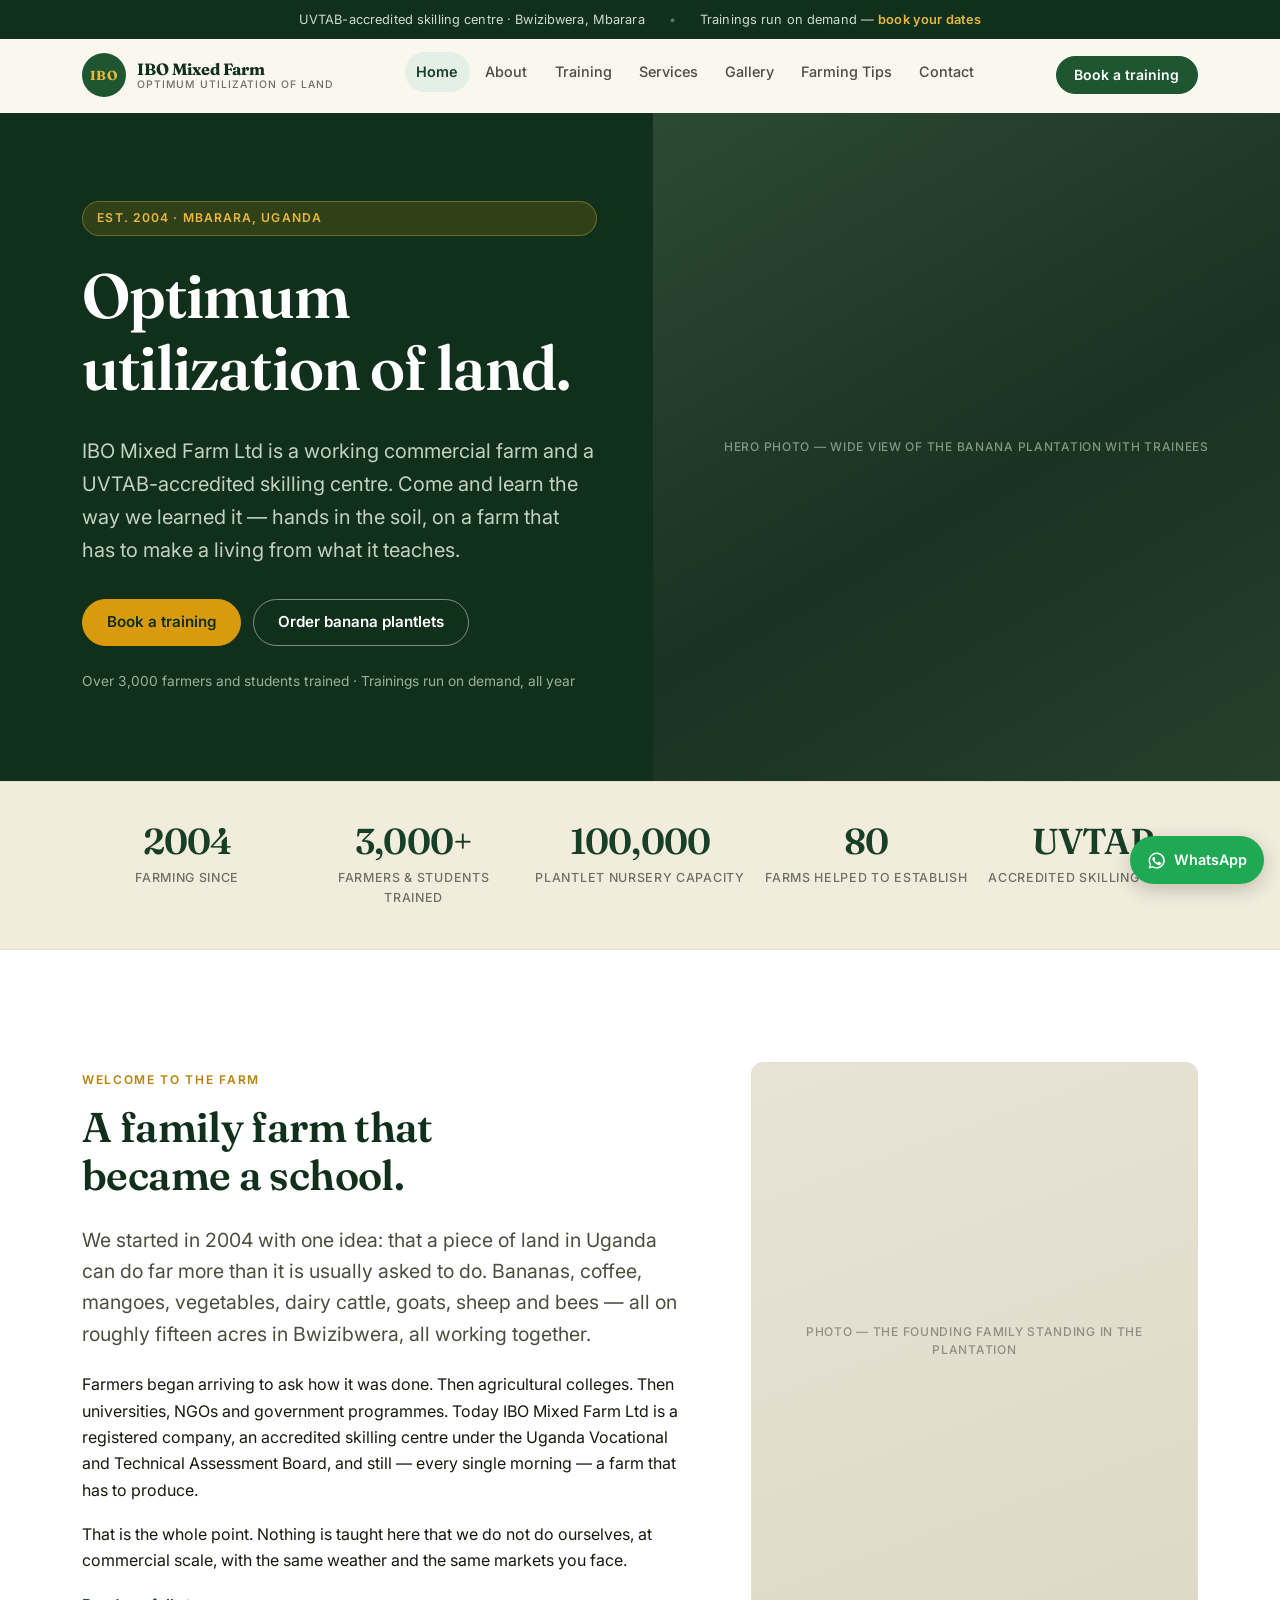
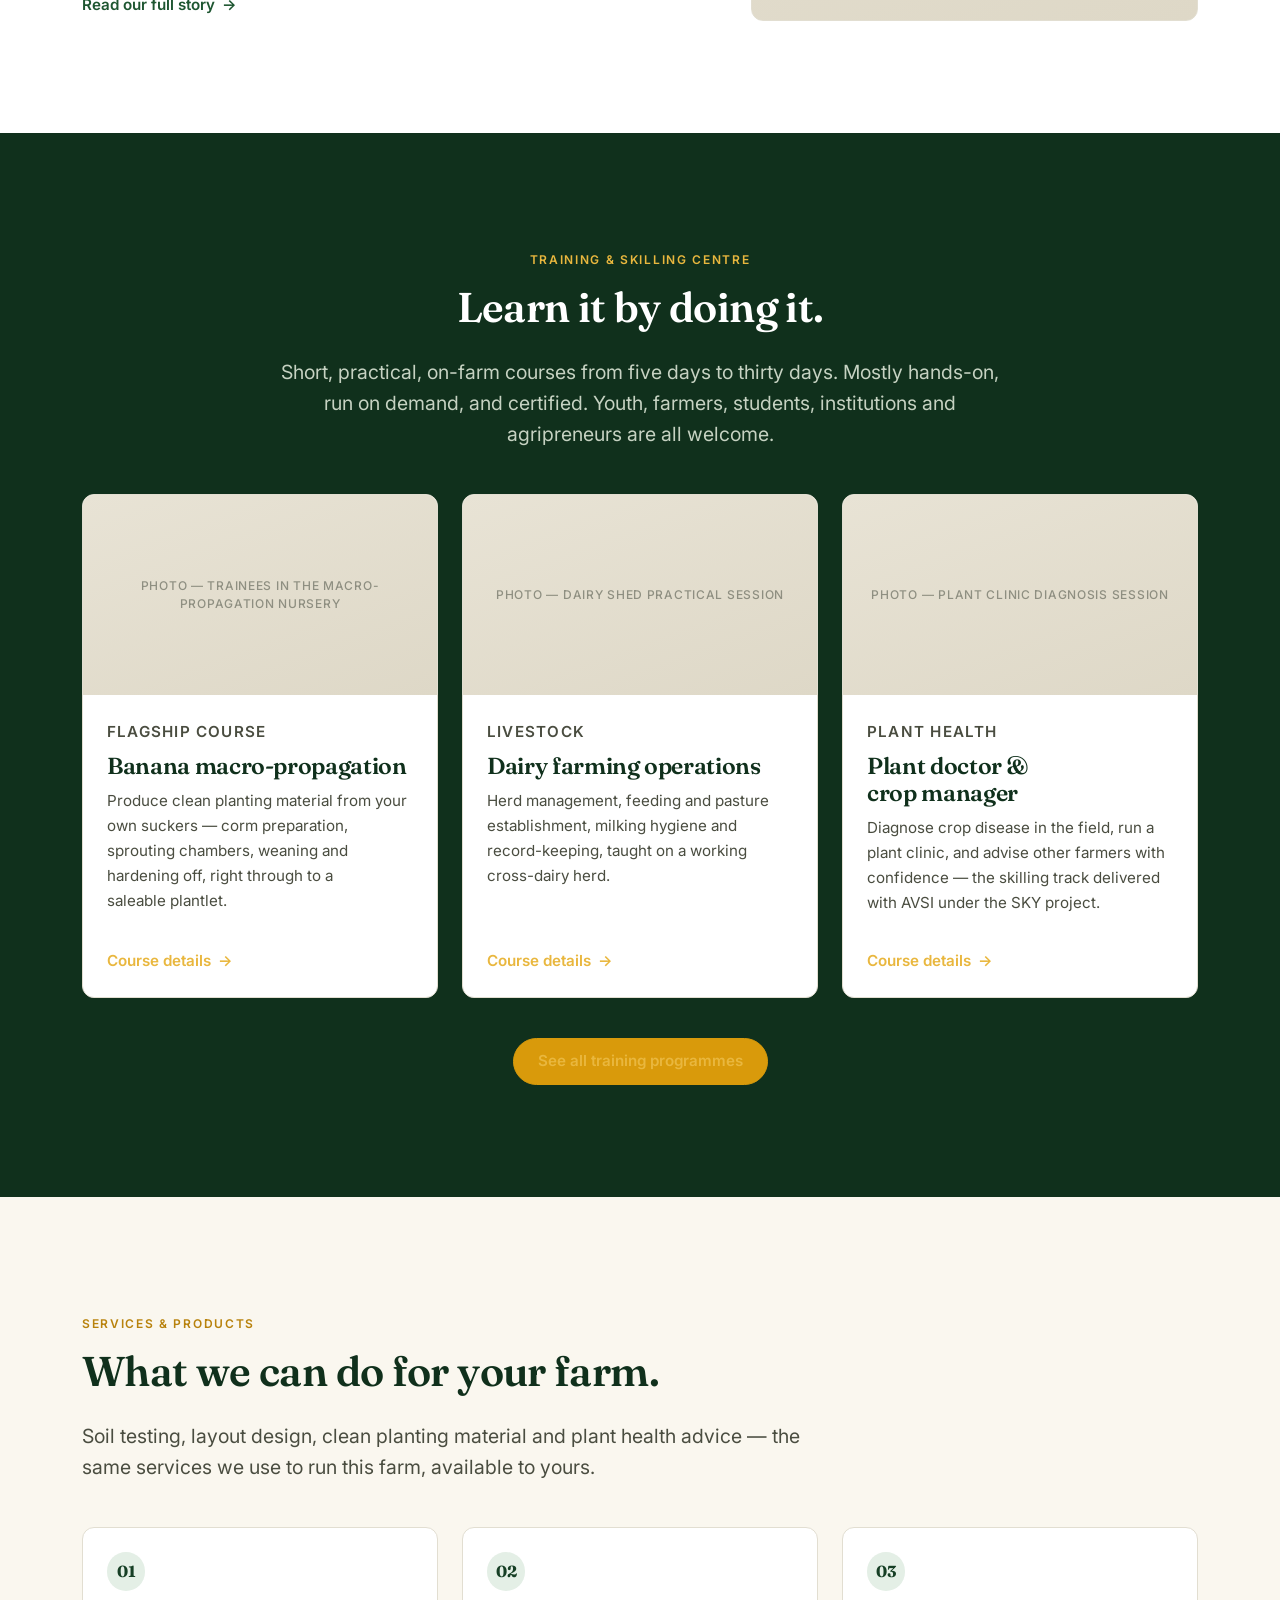
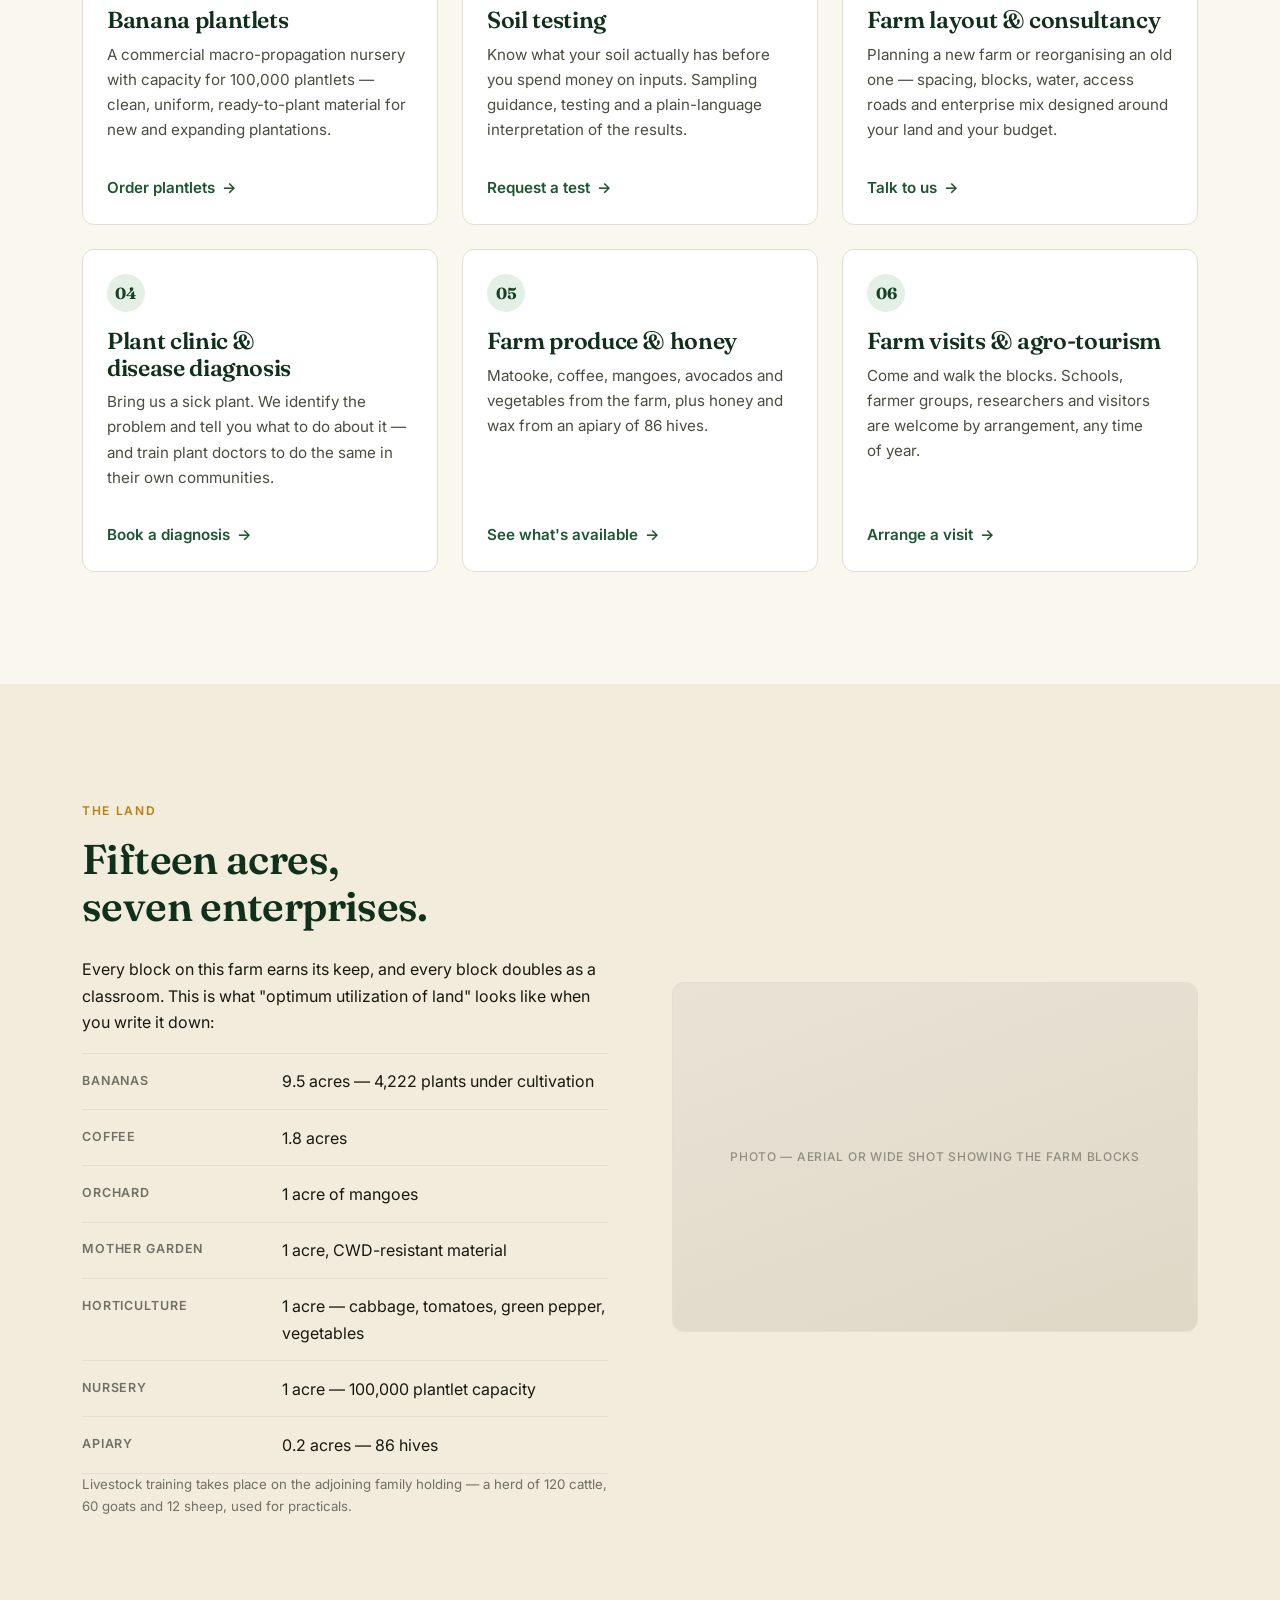
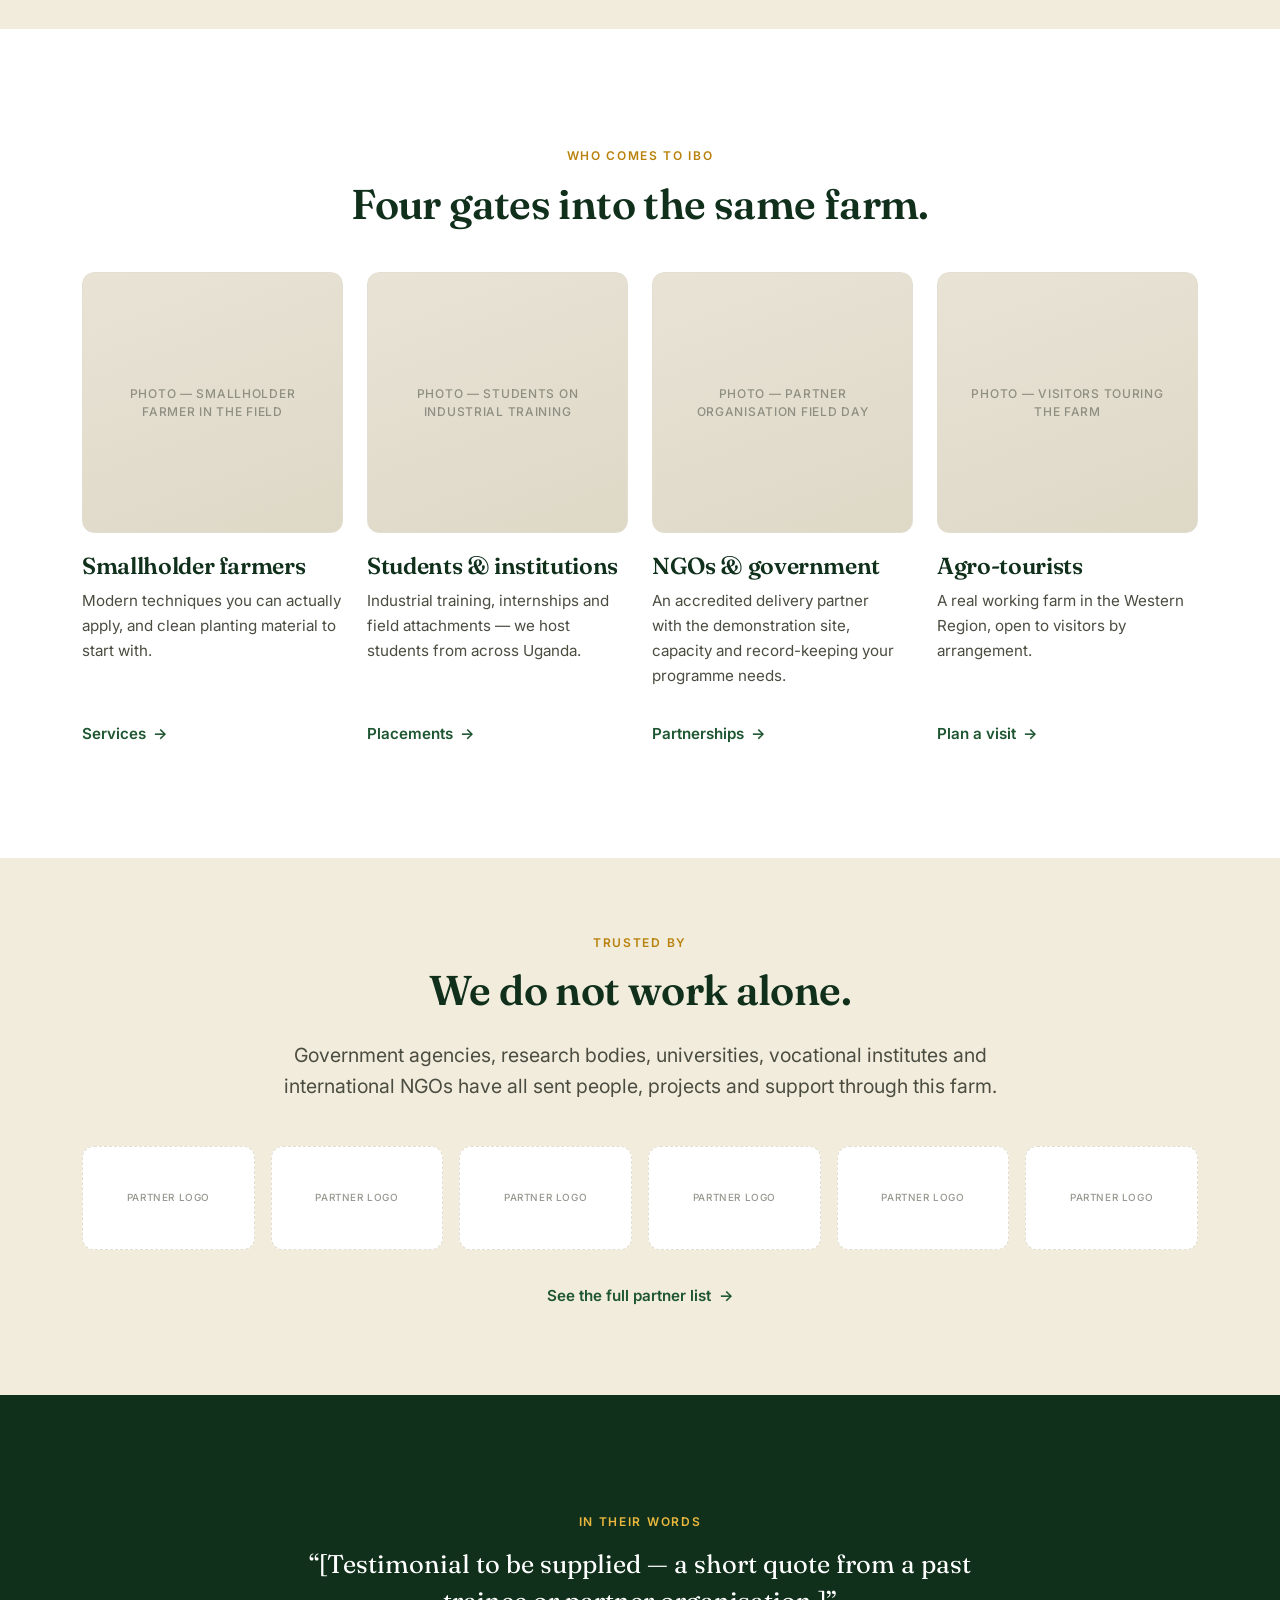
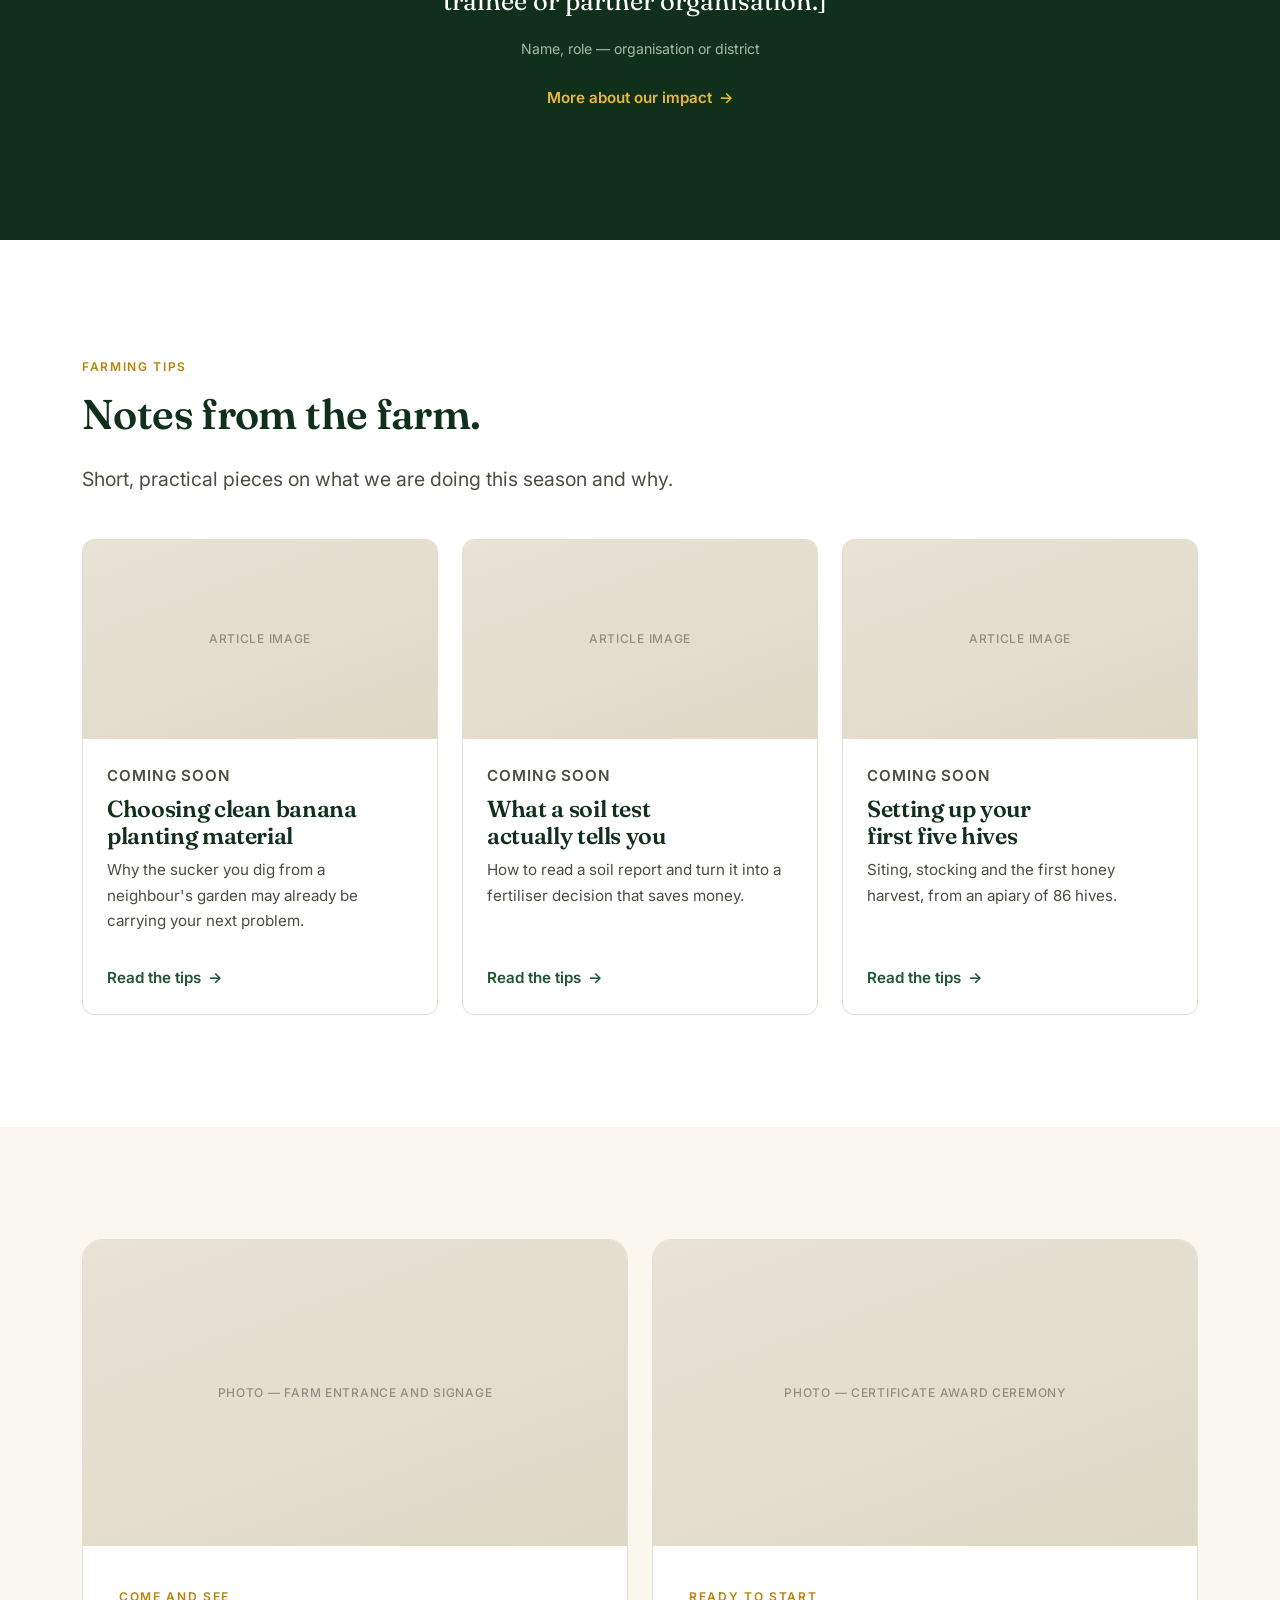
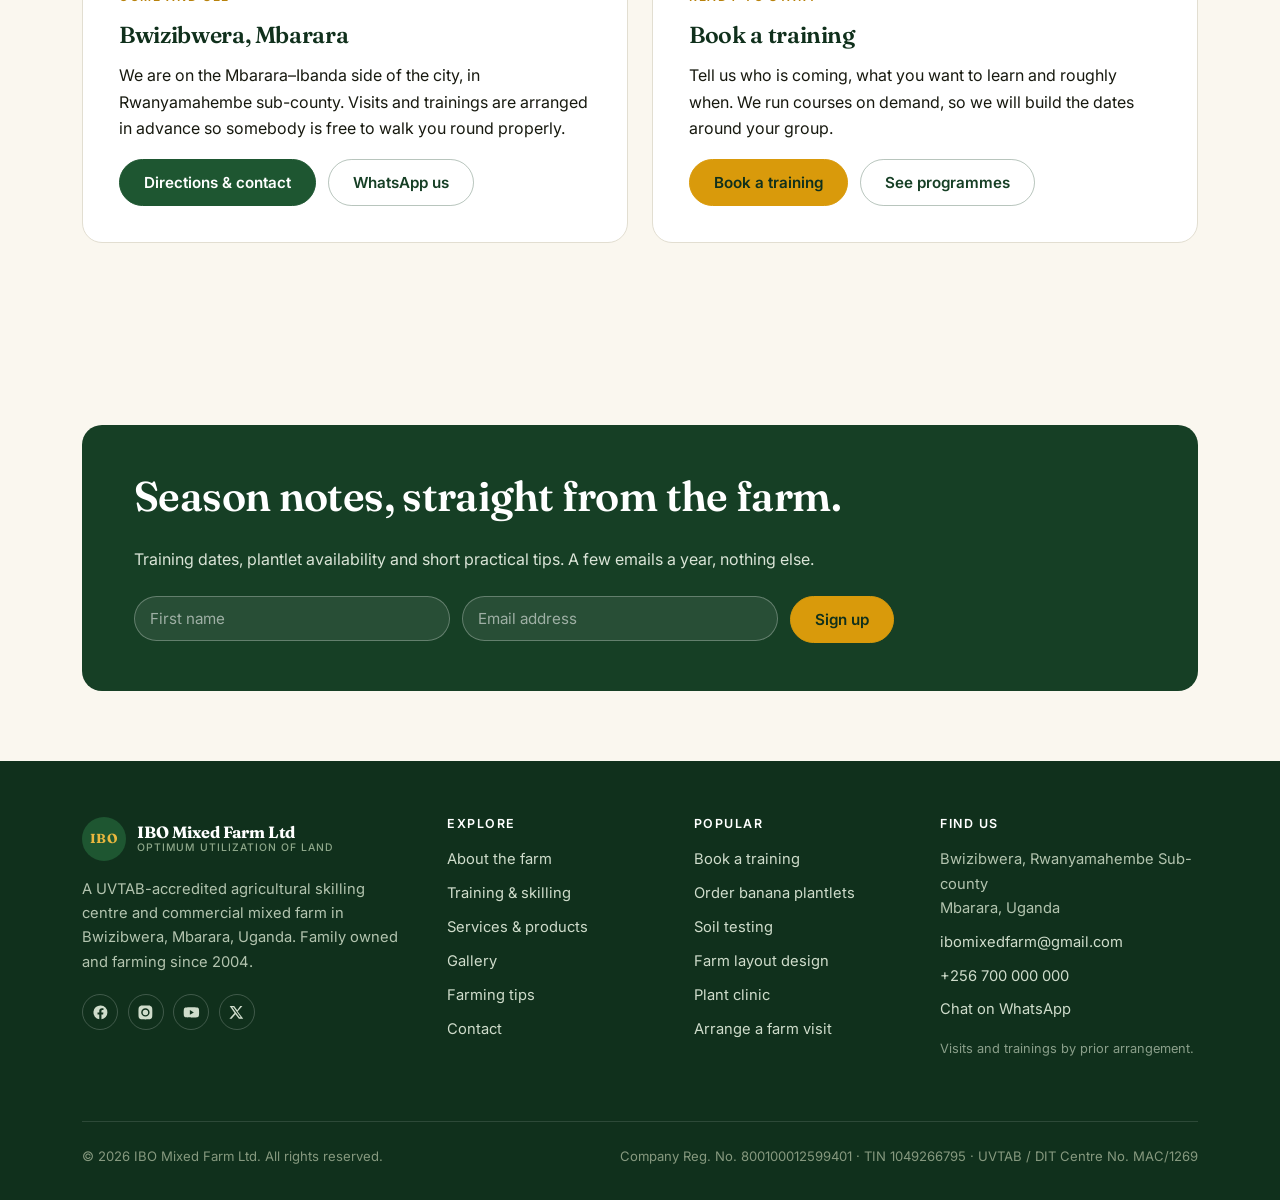
==== index.html @ 71004c01 "Initial commit: IBO Mixed Farm Ltd website Static site (7 pages) built with build.py, ready for GitH" ====
<!DOCTYPE html>
<html lang="en">
<head>
<meta charset="utf-8">
<meta name="viewport" content="width=device-width, initial-scale=1">
<title>IBO Mixed Farm Ltd — Agricultural Training &amp; Banana Plantlets | Mbarara, Uganda</title>
<meta name="description" content="IBO Mixed Farm Ltd is a UVTAB-accredited skilling centre and commercial mixed farm in Bwizibwera, Mbarara. Practical agricultural training, banana macro-propagation plantlets, soil testing, farm layout design and plant clinic services.">
<link rel="canonical" href="https://www.ibomixfarm.com/">

<meta property="og:type" content="website">
<meta property="og:site_name" content="IBO Mixed Farm Ltd">
<meta property="og:title" content="IBO Mixed Farm Ltd — Optimum Utilization of Land">
<meta property="og:description" content="IBO Mixed Farm Ltd is a UVTAB-accredited skilling centre and commercial mixed farm in Bwizibwera, Mbarara. Practical agricultural training, banana macro-propagation plantlets, soil testing, farm layout design and plant clinic services.">
<meta property="og:url" content="https://www.ibomixfarm.com/">
<meta property="og:locale" content="en_UG">
<meta name="twitter:card" content="summary_large_image">
<meta name="theme-color" content="#10301c">

<link rel="preconnect" href="https://fonts.googleapis.com">
<link rel="preconnect" href="https://fonts.gstatic.com" crossorigin>
<link href="https://fonts.googleapis.com/css2?family=Fraunces:opsz,wght@9..144,400;9..144,600;9..144,700&amp;family=Inter:wght@400;500;600;700&amp;display=swap" rel="stylesheet">
<link rel="stylesheet" href="assets/css/style.css">

<script type="application/ld+json">
{
  "@context": "https://schema.org",
  "@type": [
    "Farm",
    "EducationalOrganization"
  ],
  "name": "IBO Mixed Farm Ltd",
  "slogan": "Optimum Utilization of Land",
  "foundingDate": "2004",
  "url": "https://www.ibomixfarm.com",
  "description": "A UVTAB-accredited agricultural skilling centre and commercial mixed farm in Bwizibwera, Mbarara, Uganda, offering practical training, banana macro-propagation plantlets, soil testing, farm layout design and plant clinic services.",
  "email": "ibomixedfarm@gmail.com",
  "address": {
    "@type": "PostalAddress",
    "streetAddress": "Bwizibwera, Rwanyamahembe Sub-county",
    "addressLocality": "Mbarara",
    "addressRegion": "Western Region",
    "addressCountry": "UG"
  },
  "areaServed": "Uganda",
  "knowsAbout": [
    "Banana macro-propagation",
    "Dairy farming",
    "Soil testing",
    "Farm layout design",
    "Plant disease diagnosis",
    "Apiculture"
  ]
}
</script>
</head>
<body>

<a class="skip-link" href="#main">Skip to content</a>

<div class="topbar">
  <div class="wrap topbar__inner">
    <span>UVTAB-accredited skilling centre &middot; Bwizibwera, Mbarara</span>
    <span class="topbar__sep">&bull;</span>
    <span class="topbar__item--optional">Trainings run on demand — <a href="training.html#book">book your dates</a></span>
  </div>
</div>

<header class="site-header">
  <div class="wrap site-header__inner">
    <a class="brand" href="index.html">
      <span class="ph ph--logo" aria-hidden="true"></span>
      <span class="brand__text">
        <span class="brand__name">IBO Mixed Farm</span>
        <span class="brand__tag">Optimum Utilization of Land</span>
      </span>
    </a>

    <nav class="nav" aria-label="Main">
      <ul class="nav__list">
        <li><a class="nav__link" href="index.html" aria-current="page">Home</a></li>
        <li><a class="nav__link" href="about.html">About</a></li>
        <li><a class="nav__link" href="training.html">Training</a></li>
        <li><a class="nav__link" href="services.html">Services</a></li>
        <li><a class="nav__link" href="gallery.html">Gallery</a></li>
        <li><a class="nav__link" href="journal.html">Farming Tips</a></li>
        <li><a class="nav__link" href="contact.html">Contact</a></li>
      </ul>
    </nav>

    <a class="btn btn--primary btn--sm header__cta" href="training.html#book">Book a training</a>

    <button class="nav-toggle" type="button" aria-expanded="false" aria-controls="mobile-nav">
      <span class="nav-toggle__bars" aria-hidden="true"></span>
      <span class="nav-toggle__label">Menu</span>
    </button>
  </div>

  <div class="mobile-nav" id="mobile-nav">
    <div class="wrap">
      <ul class="mobile-nav__list">
        <li><a class="mobile-nav__link" href="index.html" aria-current="page">Home</a></li>
        <li><a class="mobile-nav__link" href="about.html">About the farm</a></li>
        <li><a class="mobile-nav__link" href="training.html">Training &amp; skilling</a></li>
        <li><a class="mobile-nav__link" href="services.html">Services &amp; products</a></li>
        <li><a class="mobile-nav__link" href="gallery.html">Gallery</a></li>
        <li><a class="mobile-nav__link" href="journal.html">Farming tips</a></li>
        <li><a class="mobile-nav__link" href="contact.html">Contact &amp; visit</a></li>
      </ul>
      <a class="btn btn--primary btn--block" href="training.html#book">Book a training</a>
    </div>
  </div>
</header>

<main id="main">

<!-- ===================== HERO ===================== -->
  <section class="hero">
    <div class="hero__grid">
      <div class="hero__content">
        <span class="hero__badge">Est. 2004 &middot; Mbarara, Uganda</span>
        <h1>Optimum utilization of land.</h1>
        <p class="hero__lede">
          IBO Mixed Farm Ltd is a working commercial farm and a UVTAB-accredited
          skilling centre. Come and learn the way we learned it — hands in the
          soil, on a farm that has to make a living from what it teaches.
        </p>
        <div class="btn-row">
          <a class="btn btn--gold" href="training.html#book">Book a training</a>
          <a class="btn btn--on-dark" href="services.html#plantlets">Order banana plantlets</a>
        </div>
        <p class="hero__note">
          Over 3,000 farmers and students trained &middot; Trainings run on demand, all year
        </p>
      </div>

      <div class="hero__media">
        <div class="ph ph--hero" data-label="Hero photo — wide view of the banana plantation with trainees"></div>
      </div>
    </div>
  </section>

  <!-- ===================== STATS ===================== -->
  <section class="stats" aria-label="The farm at a glance">
    <div class="wrap">
      <div class="stats__grid">
        <div class="stat">
          <span class="stat__num">2004</span>
          <span class="stat__label">Farming since</span>
        </div>
        <div class="stat">
          <span class="stat__num">3,000+</span>
          <span class="stat__label">Farmers &amp; students trained</span>
        </div>
        <div class="stat">
          <span class="stat__num">100,000</span>
          <span class="stat__label">Plantlet nursery capacity</span>
        </div>
        <div class="stat">
          <span class="stat__num">80</span>
          <span class="stat__label">Farms helped to establish</span>
        </div>
        <div class="stat">
          <span class="stat__num">UVTAB</span>
          <span class="stat__label">Accredited skilling centre</span>
        </div>
      </div>
    </div>
  </section>

  <!-- ===================== WELCOME / STORY ===================== -->
  <section class="section section--white">
    <div class="wrap split split--wide-text reveal">
      <div>
        <span class="eyebrow">Welcome to the farm</span>
        <h2>A family farm that became a school.</h2>
        <p class="lede">
          We started in 2004 with one idea: that a piece of land in Uganda can do
          far more than it is usually asked to do. Bananas, coffee, mangoes,
          vegetables, dairy cattle, goats, sheep and bees — all on roughly fifteen
          acres in Bwizibwera, all working together.
        </p>
        <p>
          Farmers began arriving to ask how it was done. Then agricultural
          colleges. Then universities, NGOs and government programmes. Today IBO
          Mixed Farm Ltd is a registered company, an accredited skilling centre
          under the Uganda Vocational and Technical Assessment Board, and still —
          every single morning — a farm that has to produce.
        </p>
        <p>
          That is the whole point. Nothing is taught here that we do not do
          ourselves, at commercial scale, with the same weather and the same
          markets you face.
        </p>
        <a class="arrow-link" href="about.html">Read our full story</a>
      </div>
      <div>
        <div class="ph ph--4x5" data-label="Photo — the founding family standing in the plantation"></div>
      </div>
    </div>
  </section>

  <!-- ===================== PRIMARY CTA: TRAINING ===================== -->
  <section class="section section--dark">
    <div class="wrap">
      <div class="section-head section-head--center reveal">
        <span class="eyebrow">Training &amp; skilling centre</span>
        <h2>Learn it by doing it.</h2>
        <p class="lede">
          Short, practical, on-farm courses from five days to thirty days. Mostly
          hands-on, run on demand, and certified. Youth, farmers, students,
          institutions and agripreneurs are all welcome.
        </p>
      </div>

      <div class="grid grid--3 reveal">
        <article class="card">
          <div class="ph ph--16x9 ph--flush" data-label="Photo — trainees in the macro-propagation nursery"></div>
          <div class="card__body">
            <p class="card__meta">Flagship course</p>
            <h3>Banana macro-propagation</h3>
            <p>
              Produce clean planting material from your own suckers — corm
              preparation, sprouting chambers, weaning and hardening off, right
              through to a saleable plantlet.
            </p>
            <a class="arrow-link" href="training.html#programmes">Course details</a>
          </div>
        </article>

        <article class="card">
          <div class="ph ph--16x9 ph--flush" data-label="Photo — dairy shed practical session"></div>
          <div class="card__body">
            <p class="card__meta">Livestock</p>
            <h3>Dairy farming operations</h3>
            <p>
              Herd management, feeding and pasture establishment, milking
              hygiene and record-keeping, taught on a working cross-dairy herd.
            </p>
            <a class="arrow-link" href="training.html#programmes">Course details</a>
          </div>
        </article>

        <article class="card">
          <div class="ph ph--16x9 ph--flush" data-label="Photo — plant clinic diagnosis session"></div>
          <div class="card__body">
            <p class="card__meta">Plant health</p>
            <h3>Plant doctor &amp; crop manager</h3>
            <p>
              Diagnose crop disease in the field, run a plant clinic, and advise
              other farmers with confidence — the skilling track delivered with
              AVSI under the SKY project.
            </p>
            <a class="arrow-link" href="training.html#programmes">Course details</a>
          </div>
        </article>
      </div>

      <div class="center" style="margin-top:2.5rem">
        <a class="btn btn--gold" href="training.html">See all training programmes</a>
      </div>
    </div>
  </section>

  <!-- ===================== SERVICES ===================== -->
  <section class="section">
    <div class="wrap">
      <div class="section-head reveal">
        <span class="eyebrow">Services &amp; products</span>
        <h2>What we can do for your farm.</h2>
        <p class="lede">
          Soil testing, layout design, clean planting material and plant health
          advice — the same services we use to run this farm, available to yours.
        </p>
      </div>

      <div class="grid grid--3 reveal">
        <article class="card card--link">
          <div class="card__body">
            <span class="card__marker" aria-hidden="true">01</span>
            <h3>Banana plantlets</h3>
            <p>
              A commercial macro-propagation nursery with capacity for 100,000
              plantlets — clean, uniform, ready-to-plant material for new and
              expanding plantations.
            </p>
            <a class="arrow-link" href="services.html#plantlets">Order plantlets</a>
          </div>
        </article>

        <article class="card card--link">
          <div class="card__body">
            <span class="card__marker" aria-hidden="true">02</span>
            <h3>Soil testing</h3>
            <p>
              Know what your soil actually has before you spend money on inputs.
              Sampling guidance, testing and a plain-language interpretation of
              the results.
            </p>
            <a class="arrow-link" href="services.html#soil">Request a test</a>
          </div>
        </article>

        <article class="card card--link">
          <div class="card__body">
            <span class="card__marker" aria-hidden="true">03</span>
            <h3>Farm layout &amp; consultancy</h3>
            <p>
              Planning a new farm or reorganising an old one — spacing, blocks,
              water, access roads and enterprise mix designed around your land
              and your budget.
            </p>
            <a class="arrow-link" href="services.html#layout">Talk to us</a>
          </div>
        </article>

        <article class="card card--link">
          <div class="card__body">
            <span class="card__marker" aria-hidden="true">04</span>
            <h3>Plant clinic &amp; disease diagnosis</h3>
            <p>
              Bring us a sick plant. We identify the problem and tell you what to
              do about it — and train plant doctors to do the same in their own
              communities.
            </p>
            <a class="arrow-link" href="services.html#clinic">Book a diagnosis</a>
          </div>
        </article>

        <article class="card card--link">
          <div class="card__body">
            <span class="card__marker" aria-hidden="true">05</span>
            <h3>Farm produce &amp; honey</h3>
            <p>
              Matooke, coffee, mangoes, avocados and vegetables from the farm,
              plus honey and wax from an apiary of 86 hives.
            </p>
            <a class="arrow-link" href="services.html#produce">See what's available</a>
          </div>
        </article>

        <article class="card card--link">
          <div class="card__body">
            <span class="card__marker" aria-hidden="true">06</span>
            <h3>Farm visits &amp; agro-tourism</h3>
            <p>
              Come and walk the blocks. Schools, farmer groups, researchers and
              visitors are welcome by arrangement, any time of year.
            </p>
            <a class="arrow-link" href="contact.html#visit">Arrange a visit</a>
          </div>
        </article>
      </div>
    </div>
  </section>

  <!-- ===================== THE LAND ===================== -->
  <section class="section section--sand">
    <div class="wrap split split--media-first">
      <div class="reveal">
        <div class="ph ph--3x2" data-label="Photo — aerial or wide shot showing the farm blocks"></div>
      </div>
      <div class="reveal">
        <span class="eyebrow">The land</span>
        <h2>Fifteen acres, seven enterprises.</h2>
        <p>
          Every block on this farm earns its keep, and every block doubles as a
          classroom. This is what "optimum utilization of land" looks like when
          you write it down:
        </p>
        <ul class="detail-list">
          <li><span class="detail-list__key">Bananas</span><span class="detail-list__val">9.5 acres — 4,222 plants under cultivation</span></li>
          <li><span class="detail-list__key">Coffee</span><span class="detail-list__val">1.8 acres</span></li>
          <li><span class="detail-list__key">Orchard</span><span class="detail-list__val">1 acre of mangoes</span></li>
          <li><span class="detail-list__key">Mother garden</span><span class="detail-list__val">1 acre, CWD-resistant material</span></li>
          <li><span class="detail-list__key">Horticulture</span><span class="detail-list__val">1 acre — cabbage, tomatoes, green pepper, vegetables</span></li>
          <li><span class="detail-list__key">Nursery</span><span class="detail-list__val">1 acre — 100,000 plantlet capacity</span></li>
          <li><span class="detail-list__key">Apiary</span><span class="detail-list__val">0.2 acres — 86 hives</span></li>
        </ul>
        <p class="form__footnote">
          Livestock training takes place on the adjoining family holding — a herd
          of 120 cattle, 60 goats and 12 sheep, used for practicals.
        </p>
      </div>
    </div>
  </section>

  <!-- ===================== WHO WE WORK WITH ===================== -->
  <section class="section section--white">
    <div class="wrap">
      <div class="section-head section-head--center reveal">
        <span class="eyebrow">Who comes to IBO</span>
        <h2>Four gates into the same farm.</h2>
      </div>

      <div class="grid grid--4 reveal">
        <article class="card card--plain">
          <div class="ph ph--1x1" data-label="Photo — smallholder farmer in the field"></div>
          <div class="card__body">
            <h3>Smallholder farmers</h3>
            <p>
              Modern techniques you can actually apply, and clean planting
              material to start with.
            </p>
            <a class="arrow-link" href="services.html">Services</a>
          </div>
        </article>

        <article class="card card--plain">
          <div class="ph ph--1x1" data-label="Photo — students on industrial training"></div>
          <div class="card__body">
            <h3>Students &amp; institutions</h3>
            <p>
              Industrial training, internships and field attachments — we host
              students from across Uganda.
            </p>
            <a class="arrow-link" href="training.html#institutions">Placements</a>
          </div>
        </article>

        <article class="card card--plain">
          <div class="ph ph--1x1" data-label="Photo — partner organisation field day"></div>
          <div class="card__body">
            <h3>NGOs &amp; government</h3>
            <p>
              An accredited delivery partner with the demonstration site,
              capacity and record-keeping your programme needs.
            </p>
            <a class="arrow-link" href="about.html#partners">Partnerships</a>
          </div>
        </article>

        <article class="card card--plain">
          <div class="ph ph--1x1" data-label="Photo — visitors touring the farm"></div>
          <div class="card__body">
            <h3>Agro-tourists</h3>
            <p>
              A real working farm in the Western Region, open to visitors by
              arrangement.
            </p>
            <a class="arrow-link" href="contact.html#visit">Plan a visit</a>
          </div>
        </article>
      </div>
    </div>
  </section>

  <!-- ===================== PARTNERS ===================== -->
  <section class="section section--tight section--sand">
    <div class="wrap">
      <div class="section-head section-head--center reveal">
        <span class="eyebrow">Trusted by</span>
        <h2>We do not work alone.</h2>
        <p class="lede">
          Government agencies, research bodies, universities, vocational
          institutes and international NGOs have all sent people, projects and
          support through this farm.
        </p>
      </div>

      <div class="logo-wall reveal" aria-label="Partner organisations">
        <div class="ph" data-label="Partner logo"></div>
        <div class="ph" data-label="Partner logo"></div>
        <div class="ph" data-label="Partner logo"></div>
        <div class="ph" data-label="Partner logo"></div>
        <div class="ph" data-label="Partner logo"></div>
        <div class="ph" data-label="Partner logo"></div>
      </div>

      <p class="center" style="margin-top:2rem">
        <a class="arrow-link" href="about.html#partners">See the full partner list</a>
      </p>
    </div>
  </section>

  <!-- ===================== TESTIMONIAL ===================== -->
  <section class="section section--dark">
    <div class="wrap wrap--narrow center reveal">
      <span class="eyebrow">In their words</span>
      <figure class="quote">
        <p>&ldquo;[Testimonial to be supplied — a short quote from a past trainee or partner organisation.]&rdquo;</p>
        <figcaption>Name, role &mdash; organisation or district</figcaption>
      </figure>
      <p style="margin-top:1.5rem"><a class="arrow-link" href="about.html#impact">More about our impact</a></p>
    </div>
  </section>

  <!-- ===================== JOURNAL ===================== -->
  <section class="section section--white">
    <div class="wrap">
      <div class="section-head reveal">
        <span class="eyebrow">Farming tips</span>
        <h2>Notes from the farm.</h2>
        <p class="lede">
          Short, practical pieces on what we are doing this season and why.
        </p>
      </div>

      <div class="grid grid--3 reveal">
        <article class="card post-card">
          <div class="ph ph--16x9" data-label="Article image"></div>
          <div class="card__body">
            <p class="post-card__date">Coming soon</p>
            <h3>Choosing clean banana planting material</h3>
            <p>Why the sucker you dig from a neighbour's garden may already be carrying your next problem.</p>
            <a class="arrow-link" href="journal.html">Read the tips</a>
          </div>
        </article>

        <article class="card post-card">
          <div class="ph ph--16x9" data-label="Article image"></div>
          <div class="card__body">
            <p class="post-card__date">Coming soon</p>
            <h3>What a soil test actually tells you</h3>
            <p>How to read a soil report and turn it into a fertiliser decision that saves money.</p>
            <a class="arrow-link" href="journal.html">Read the tips</a>
          </div>
        </article>

        <article class="card post-card">
          <div class="ph ph--16x9" data-label="Article image"></div>
          <div class="card__body">
            <p class="post-card__date">Coming soon</p>
            <h3>Setting up your first five hives</h3>
            <p>Siting, stocking and the first honey harvest, from an apiary of 86 hives.</p>
            <a class="arrow-link" href="journal.html">Read the tips</a>
          </div>
        </article>
      </div>
    </div>
  </section>

  <!-- ===================== VISIT / CONTACT BAND ===================== -->
  <section class="section">
    <div class="wrap">
      <div class="grid grid--2-lg">
        <div class="feature-card reveal">
          <div class="ph ph--16x9 ph--flush" data-label="Photo — farm entrance and signage"></div>
          <div class="feature-card__body">
            <span class="eyebrow">Come and see</span>
            <h3>Bwizibwera, Mbarara</h3>
            <p>
              We are on the Mbarara&ndash;Ibanda side of the city, in Rwanyamahembe
              sub-county. Visits and trainings are arranged in advance so
              somebody is free to walk you round properly.
            </p>
            <div class="btn-row">
              <a class="btn btn--primary" href="contact.html">Directions &amp; contact</a>
              <a class="btn btn--ghost" href="#" data-whatsapp="Hello IBO Mixed Farm, I would like to arrange a visit to the farm.">WhatsApp us</a>
            </div>
          </div>
        </div>

        <div class="feature-card reveal">
          <div class="ph ph--16x9 ph--flush" data-label="Photo — certificate award ceremony"></div>
          <div class="feature-card__body">
            <span class="eyebrow">Ready to start</span>
            <h3>Book a training</h3>
            <p>
              Tell us who is coming, what you want to learn and roughly when.
              We run courses on demand, so we will build the dates around your
              group.
            </p>
            <div class="btn-row">
              <a class="btn btn--gold" href="training.html#book">Book a training</a>
              <a class="btn btn--ghost" href="training.html">See programmes</a>
            </div>
          </div>
        </div>
      </div>
    </div>
  </section>

  <!-- ===================== NEWSLETTER ===================== -->
  <section class="section section--tight">
    <div class="wrap">
      <div class="band reveal">
        <div class="wrap--narrow" style="padding:0;margin:0">
          <h2>Season notes, straight from the farm.</h2>
          <p>
            Training dates, plantlet availability and short practical tips. A few
            emails a year, nothing else.
          </p>
          <form class="band__form" data-enquiry data-form-title="Newsletter signup">
            <div class="honeypot"><label>Company website<input type="text" name="company_website" tabindex="-1" autocomplete="off"></label></div>
            <input id="nl-name" name="First name" type="text" placeholder="First name" aria-label="First name" required>
            <input id="nl-email" name="Email" type="email" placeholder="Email address" aria-label="Email address" required>
            <button class="btn btn--gold" type="submit">Sign up</button>
          </form>
          <div class="form-status" role="status" hidden></div>
        </div>
      </div>
    </div>
  </section>

</main>

<footer class="site-footer">
  <div class="wrap">
    <div class="footer__grid">
      <div class="footer__brand">
        <a class="brand" href="index.html">
          <span class="ph ph--logo" aria-hidden="true"></span>
          <span class="brand__text">
            <span class="brand__name">IBO Mixed Farm Ltd</span>
            <span class="brand__tag">Optimum Utilization of Land</span>
          </span>
        </a>
        <p>
          A UVTAB-accredited agricultural skilling centre and commercial mixed
          farm in Bwizibwera, Mbarara, Uganda. Family owned and farming since
          2004.
        </p>
        <div class="social-row">
          <a href="#" aria-label="Facebook" title="Facebook — link to be added"><svg viewBox="0 0 24 24" aria-hidden="true"><path d="M22 12a10 10 0 1 0-11.6 9.9v-7H7.9V12h2.5V9.8c0-2.5 1.5-3.9 3.8-3.9 1.1 0 2.2.2 2.2.2v2.5h-1.3c-1.2 0-1.6.8-1.6 1.6V12h2.8l-.4 2.9h-2.4v7A10 10 0 0 0 22 12Z"/></svg></a>
          <a href="#" aria-label="Instagram" title="Instagram — link to be added"><svg viewBox="0 0 24 24" aria-hidden="true"><path d="M12 2.2c3.2 0 3.6 0 4.9.1 1.2.1 1.8.2 2.2.4.6.2 1 .5 1.4.9.4.4.7.8.9 1.4.2.4.4 1 .4 2.2.1 1.3.1 1.7.1 4.9s0 3.6-.1 4.9c-.1 1.2-.2 1.8-.4 2.2-.2.6-.5 1-.9 1.4-.4.4-.8.7-1.4.9-.4.2-1 .4-2.2.4-1.3.1-1.7.1-4.9.1s-3.6 0-4.9-.1c-1.2-.1-1.8-.2-2.2-.4-.6-.2-1-.5-1.4-.9-.4-.4-.7-.8-.9-1.4-.2-.4-.4-1-.4-2.2-.1-1.3-.1-1.7-.1-4.9s0-3.6.1-4.9c.1-1.2.2-1.8.4-2.2.2-.6.5-1 .9-1.4.4-.4.8-.7 1.4-.9.4-.2 1-.4 2.2-.4 1.3-.1 1.7-.1 4.9-.1Zm0 3.8a6 6 0 1 0 0 12 6 6 0 0 0 0-12Zm0 9.9a3.9 3.9 0 1 1 0-7.8 3.9 3.9 0 0 1 0 7.8Zm7.6-10.1a1.4 1.4 0 1 1-2.8 0 1.4 1.4 0 0 1 2.8 0Z"/></svg></a>
          <a href="#" aria-label="YouTube" title="YouTube — link to be added"><svg viewBox="0 0 24 24" aria-hidden="true"><path d="M23 12s0-3.5-.4-5.1a2.7 2.7 0 0 0-1.9-1.9C19 4.5 12 4.5 12 4.5s-7 0-8.7.5a2.7 2.7 0 0 0-1.9 1.9C1 8.5 1 12 1 12s0 3.5.4 5.1a2.7 2.7 0 0 0 1.9 1.9c1.7.5 8.7.5 8.7.5s7 0 8.7-.5a2.7 2.7 0 0 0 1.9-1.9C23 15.5 23 12 23 12ZM9.8 15.3V8.7l5.7 3.3-5.7 3.3Z"/></svg></a>
          <a href="#" aria-label="X" title="X — link to be added"><svg viewBox="0 0 24 24" aria-hidden="true"><path d="M17.5 3h3.1l-6.8 7.8L21.8 21h-6.2l-4.9-6.4L5.1 21H2l7.3-8.3L2.4 3h6.4l4.4 5.8L17.5 3Zm-1.1 16.1h1.7L7.7 4.8H5.9l10.5 14.3Z"/></svg></a>
        </div>
      </div>

      <div>
        <h4>Explore</h4>
        <ul class="footer__list">
          <li><a href="about.html">About the farm</a></li>
          <li><a href="training.html">Training &amp; skilling</a></li>
          <li><a href="services.html">Services &amp; products</a></li>
          <li><a href="gallery.html">Gallery</a></li>
          <li><a href="journal.html">Farming tips</a></li>
          <li><a href="contact.html">Contact</a></li>
        </ul>
      </div>

      <div>
        <h4>Popular</h4>
        <ul class="footer__list">
          <li><a href="training.html#book">Book a training</a></li>
          <li><a href="services.html#plantlets">Order banana plantlets</a></li>
          <li><a href="services.html#soil">Soil testing</a></li>
          <li><a href="services.html#layout">Farm layout design</a></li>
          <li><a href="services.html#clinic">Plant clinic</a></li>
          <li><a href="contact.html#visit">Arrange a farm visit</a></li>
        </ul>
      </div>

      <div>
        <h4>Find us</h4>
        <ul class="footer__list">
          <li>Bwizibwera, Rwanyamahembe Sub-county<br>Mbarara, Uganda</li>
          <li><a data-email-link href="mailto:ibomixedfarm@gmail.com"><span data-email-text>ibomixedfarm@gmail.com</span></a></li>
          <li><a data-phone-link href="tel:"><span data-phone-text>+256 700 000 000</span></a></li>
          <li><a href="#" data-whatsapp>Chat on WhatsApp</a></li>
        </ul>
        <p style="font-size:.8rem;opacity:.75;margin-top:1rem">
          Visits and trainings by prior arrangement.
        </p>
      </div>
    </div>

    <div class="footer__legal">
      <p>&copy; <span data-year>2026</span> IBO Mixed Farm Ltd. All rights reserved.</p>
      <p>Company Reg. No. 800100012599401 &middot; TIN 1049266795 &middot; UVTAB / DIT Centre No. MAC/1269</p>
    </div>
  </div>
</footer>

<a class="wa-float" href="#" data-whatsapp aria-label="Chat with us on WhatsApp">
  <svg viewBox="0 0 24 24" aria-hidden="true"><path d="M12 2a10 10 0 0 0-8.6 15L2 22l5.2-1.4A10 10 0 1 0 12 2Zm0 18.2a8.2 8.2 0 0 1-4.2-1.2l-.3-.2-3.1.8.8-3-.2-.3A8.2 8.2 0 1 1 12 20.2Zm4.5-6.1c-.2-.1-1.5-.7-1.7-.8s-.4-.1-.6.1-.6.8-.8 1-.3.2-.6.1a6.7 6.7 0 0 1-2-1.2 7.5 7.5 0 0 1-1.4-1.7c-.1-.3 0-.4.1-.5l.4-.5.3-.4v-.4l-.8-1.9c-.2-.5-.4-.4-.6-.4h-.5a1 1 0 0 0-.7.3 3 3 0 0 0-.9 2.2A5.2 5.2 0 0 0 8 13a11.9 11.9 0 0 0 4.6 4 15.5 15.5 0 0 0 1.5.6 3.7 3.7 0 0 0 1.7.1 2.8 2.8 0 0 0 1.8-1.3 2.3 2.3 0 0 0 .2-1.3c-.1-.1-.3-.2-.5-.3Z"/></svg>
  <span class="wa-float__text">WhatsApp</span>
</a>

<script src="assets/js/main.js"></script>
</body>
</html>
---- assets/css/style.css ----
/* ==========================================================================
   IBO Mixed Farm Ltd — site styles
   Palette taken from the farm logo: green, gold/orange, black.
   Built mobile-first.
   ========================================================================== */

/* --------------------------------------------------------------------------
   1. Tokens
   -------------------------------------------------------------------------- */
:root {
  /* Brand */
  --green-900: #10301c;
  --green-800: #163f25;
  --green-700: #1e5631;
  --green-600: #27703f;
  --green-500: #34894e;
  --green-100: #e4efe6;
  --green-050: #f1f7f1;

  --gold-600: #b8820c;
  --gold-500: #d99a0b;
  --gold-400: #e9b73e;
  --gold-100: #fbf0d4;

  --clay-600: #b45a1c;

  /* Neutrals */
  --ink: #17190f;
  --ink-70: #4a4d40;
  --ink-50: #6e7164;
  --line: #e2ded1;
  --cream: #faf7ef;
  --sand: #f2ecdd;
  --white: #ffffff;

  /* Type */
  --font-display: "Fraunces", "Iowan Old Style", Georgia, "Times New Roman", serif;
  --font-body: "Inter", -apple-system, BlinkMacSystemFont, "Segoe UI", Roboto,
    "Helvetica Neue", Arial, sans-serif;

  /* Rhythm */
  --wrap: 1180px;
  --wrap-narrow: 760px;
  --gutter: 1.25rem;
  --section-y: 4rem;

  --radius-sm: 6px;
  --radius: 12px;
  --radius-lg: 20px;

  --shadow-sm: 0 1px 2px rgba(23, 25, 15, 0.06), 0 2px 8px rgba(23, 25, 15, 0.05);
  --shadow: 0 2px 4px rgba(23, 25, 15, 0.05), 0 12px 28px rgba(23, 25, 15, 0.09);

  --ease: cubic-bezier(0.22, 0.61, 0.36, 1);
}

@media (min-width: 768px) {
  :root {
    --gutter: 2rem;
    --section-y: 5.5rem;
  }
}

@media (min-width: 1100px) {
  :root {
    --section-y: 7rem;
  }
}

/* --------------------------------------------------------------------------
   2. Reset / base
   -------------------------------------------------------------------------- */
*,
*::before,
*::after {
  box-sizing: border-box;
}

html {
  -webkit-text-size-adjust: 100%;
  scroll-behavior: smooth;
  scroll-padding-top: 5.5rem;
}

@media (prefers-reduced-motion: reduce) {
  html {
    scroll-behavior: auto;
  }
  *,
  *::before,
  *::after {
    animation-duration: 0.01ms !important;
    transition-duration: 0.01ms !important;
  }
}

body {
  margin: 0;
  background: var(--cream);
  color: var(--ink);
  font-family: var(--font-body);
  font-size: 1rem;
  line-height: 1.65;
  -webkit-font-smoothing: antialiased;
  overflow-x: hidden;
}

img,
svg,
iframe {
  max-width: 100%;
  display: block;
}

a {
  color: var(--green-700);
  text-decoration-color: color-mix(in srgb, var(--green-700) 35%, transparent);
  text-underline-offset: 3px;
}

a:hover {
  text-decoration-color: currentColor;
}

h1,
h2,
h3,
h4 {
  font-family: var(--font-display);
  font-weight: 600;
  line-height: 1.15;
  letter-spacing: -0.015em;
  color: var(--green-900);
  margin: 0 0 0.6em;
  text-wrap: balance;
}

h1 {
  font-size: clamp(2.1rem, 6vw, 3.9rem);
}
h2 {
  font-size: clamp(1.65rem, 4vw, 2.6rem);
}
h3 {
  font-size: clamp(1.15rem, 2.2vw, 1.45rem);
}
h4 {
  font-size: 1.05rem;
}

p {
  margin: 0 0 1.1em;
  text-wrap: pretty;
}

ul,
ol {
  margin: 0 0 1.1em;
  padding-left: 1.15rem;
}

li {
  margin-bottom: 0.4em;
}

hr {
  border: 0;
  border-top: 1px solid var(--line);
  margin: 2.5rem 0;
}

:focus-visible {
  outline: 3px solid var(--gold-500);
  outline-offset: 3px;
  border-radius: 3px;
}

.skip-link {
  position: absolute;
  left: -9999px;
  top: 0;
  background: var(--green-800);
  color: #fff;
  padding: 0.75rem 1.25rem;
  z-index: 999;
  border-radius: 0 0 var(--radius-sm) 0;
}

.skip-link:focus {
  left: 0;
}

/* --------------------------------------------------------------------------
   3. Layout helpers
   -------------------------------------------------------------------------- */
.wrap {
  width: 100%;
  max-width: var(--wrap);
  margin-inline: auto;
  padding-inline: var(--gutter);
}

.wrap--narrow {
  max-width: var(--wrap-narrow);
}

.section {
  padding-block: var(--section-y);
}

.section--tight {
  padding-block: calc(var(--section-y) * 0.62);
}

.section--sand {
  background: var(--sand);
}

.section--white {
  background: var(--white);
}

.section--dark {
  background: var(--green-900);
  color: #dfe7dc;
}

.section--dark h2,
.section--dark h3,
.section--dark h4 {
  color: #fff;
}

.section--dark a {
  color: var(--gold-400);
}

.section-head {
  max-width: 46rem;
  margin-bottom: 2.75rem;
}

.section-head--center {
  margin-inline: auto;
  text-align: center;
}

.eyebrow {
  display: inline-block;
  font-family: var(--font-body);
  font-size: 0.75rem;
  font-weight: 600;
  letter-spacing: 0.14em;
  text-transform: uppercase;
  color: var(--gold-600);
  margin-bottom: 0.9rem;
}

.section--dark .eyebrow {
  color: var(--gold-400);
}

.lede {
  font-size: clamp(1.05rem, 2vw, 1.22rem);
  line-height: 1.6;
  color: var(--ink-70);
}

.section--dark .lede {
  color: #c6d2c2;
}

.grid {
  display: grid;
  gap: 1.5rem;
}

/* Grid children default to min-width:auto, which lets long unbreakable content
   push a track wider than its share and overflow the page on small screens. */
.grid > *,
.split > *,
.gallery-grid > *,
.logo-wall > * {
  min-width: 0;
}

@media (min-width: 640px) {
  .grid--2 {
    grid-template-columns: repeat(2, 1fr);
  }
}

@media (min-width: 900px) {
  .grid--3 {
    grid-template-columns: repeat(3, 1fr);
  }
  .grid--4 {
    grid-template-columns: repeat(4, 1fr);
  }
  .grid--2-lg {
    grid-template-columns: repeat(2, 1fr);
  }
}

@media (min-width: 640px) and (max-width: 899px) {
  .grid--3,
  .grid--4 {
    grid-template-columns: repeat(2, 1fr);
  }
}

.split {
  display: grid;
  gap: 2.5rem;
  align-items: center;
}

@media (min-width: 900px) {
  .split {
    grid-template-columns: 1fr 1fr;
    gap: 4rem;
  }
  .split--media-first > :first-child {
    order: 2;
  }
  .split--wide-text {
    grid-template-columns: 1.15fr 0.85fr;
  }
}

.stack > * + * {
  margin-top: 1rem;
}

.center {
  text-align: center;
}

.mt-0 {
  margin-top: 0;
}
.mb-0 {
  margin-bottom: 0;
}

/* --------------------------------------------------------------------------
   4. Placeholder images
   Every image on this build is an intentionally blank placeholder.
   Swap `.ph` blocks for real <img> tags when the farm photos are supplied.
   -------------------------------------------------------------------------- */
.ph {
  position: relative;
  display: flex;
  align-items: center;
  justify-content: center;
  background: linear-gradient(160deg, #e8e3d5 0%, #ded8c7 100%);
  border: 1px solid var(--line);
  border-radius: var(--radius);
  overflow: hidden;
  aspect-ratio: 4 / 3;
  color: var(--ink-50);
}

.ph::after {
  content: attr(data-label);
  font-size: 0.75rem;
  font-weight: 500;
  letter-spacing: 0.06em;
  text-transform: uppercase;
  text-align: center;
  padding: 0 1.25rem;
  line-height: 1.5;
  opacity: 0.72;
  overflow-wrap: anywhere;
}

.ph--16x9 {
  aspect-ratio: 16 / 9;
}
.ph--3x2 {
  aspect-ratio: 3 / 2;
}
.ph--1x1 {
  aspect-ratio: 1 / 1;
}
.ph--4x5 {
  aspect-ratio: 4 / 5;
}
.ph--tall {
  aspect-ratio: 3 / 4;
}
.ph--wide {
  aspect-ratio: 21 / 9;
}
.ph--round {
  border-radius: 50%;
}
.ph--flush {
  border-radius: 0;
  border: 0;
}

/* On the dark hero, the placeholder needs to read as a photo slot, not a card */
.ph--hero {
  aspect-ratio: auto;
  height: 100%;
  min-height: 340px;
  border: 0;
  border-radius: 0;
  background: linear-gradient(150deg, #2c4a33 0%, #1a3222 55%, #24402a 100%);
  color: #a9bda9;
}

/* Logo mark placeholder */
.ph--logo {
  aspect-ratio: 1 / 1;
  width: 44px;
  flex: 0 0 44px;
  border-radius: 50%;
  background: var(--green-700);
  border: 0;
}

.ph--logo::after {
  content: "IBO";
  font-family: var(--font-display);
  font-size: 0.82rem;
  font-weight: 700;
  letter-spacing: 0.02em;
  text-transform: none;
  color: var(--gold-400);
  opacity: 1;
  padding: 0;
}

/* --------------------------------------------------------------------------
   5. Buttons
   -------------------------------------------------------------------------- */
.btn {
  display: inline-flex;
  align-items: center;
  justify-content: center;
  gap: 0.55rem;
  font-family: var(--font-body);
  font-size: 0.95rem;
  font-weight: 600;
  line-height: 1.2;
  padding: 0.85rem 1.5rem;
  border-radius: 999px;
  border: 1.5px solid transparent;
  cursor: pointer;
  text-decoration: none;
  transition: background-color 0.18s var(--ease), color 0.18s var(--ease),
    border-color 0.18s var(--ease), transform 0.18s var(--ease);
}

.btn:hover {
  transform: translateY(-1px);
}

.btn:active {
  transform: translateY(0);
}

.btn--primary {
  background: var(--green-700);
  color: #fff;
  border-color: var(--green-700);
}

.btn--primary:hover {
  background: var(--green-800);
  border-color: var(--green-800);
  color: #fff;
}

.btn--gold {
  background: var(--gold-500);
  color: var(--green-900);
  border-color: var(--gold-500);
}

.btn--gold:hover {
  background: var(--gold-400);
  border-color: var(--gold-400);
  color: var(--green-900);
}

.btn--ghost {
  background: transparent;
  color: var(--green-800);
  border-color: color-mix(in srgb, var(--green-800) 30%, transparent);
}

.btn--ghost:hover {
  border-color: var(--green-800);
  background: var(--green-050);
  color: var(--green-900);
}

.btn--on-dark {
  background: transparent;
  color: #fff;
  border-color: rgba(255, 255, 255, 0.45);
}

.btn--on-dark:hover {
  background: rgba(255, 255, 255, 0.12);
  border-color: #fff;
  color: #fff;
}

.btn--block {
  width: 100%;
}

.btn--sm {
  padding: 0.6rem 1.1rem;
  font-size: 0.875rem;
}

.btn-row {
  display: flex;
  flex-wrap: wrap;
  gap: 0.75rem;
}

/* Text link with arrow */
.arrow-link {
  display: inline-flex;
  align-items: center;
  gap: 0.45rem;
  font-weight: 600;
  font-size: 0.95rem;
  text-decoration: none;
  color: var(--green-700);
}

.arrow-link::after {
  content: "→";
  transition: transform 0.18s var(--ease);
}

.arrow-link:hover::after {
  transform: translateX(4px);
}

.section--dark .arrow-link {
  color: var(--gold-400);
}

/* --------------------------------------------------------------------------
   6. Header / navigation
   -------------------------------------------------------------------------- */
.topbar {
  background: var(--green-900);
  color: #cfdccb;
  font-size: 0.8rem;
  letter-spacing: 0.01em;
}

.topbar__inner {
  display: flex;
  flex-wrap: wrap;
  align-items: center;
  justify-content: center;
  gap: 0.4rem 1.5rem;
  padding-block: 0.55rem;
  text-align: center;
}

.topbar a {
  color: var(--gold-400);
  text-decoration: none;
  font-weight: 600;
}

.topbar a:hover {
  text-decoration: underline;
}

.topbar__sep {
  opacity: 0.4;
}

@media (max-width: 560px) {
  .topbar__sep,
  .topbar__item--optional {
    display: none;
  }
}

.site-header {
  position: sticky;
  top: 0;
  z-index: 100;
  background: color-mix(in srgb, var(--cream) 92%, transparent);
  backdrop-filter: saturate(180%) blur(12px);
  -webkit-backdrop-filter: saturate(180%) blur(12px);
  border-bottom: 1px solid transparent;
  transition: border-color 0.2s var(--ease), box-shadow 0.2s var(--ease);
}

.site-header.is-stuck {
  border-bottom-color: var(--line);
  box-shadow: 0 4px 20px rgba(23, 25, 15, 0.06);
}

.site-header__inner {
  display: flex;
  align-items: center;
  justify-content: space-between;
  gap: 1rem;
  padding-block: 0.85rem;
}

.brand {
  display: inline-flex;
  align-items: center;
  gap: 0.7rem;
  text-decoration: none;
  color: var(--green-900);
  flex-shrink: 0;
}

.brand__text {
  display: flex;
  flex-direction: column;
  line-height: 1.1;
}

.brand__name {
  font-family: var(--font-display);
  font-size: 1.02rem;
  font-weight: 700;
  letter-spacing: -0.01em;
}

.brand__tag {
  font-size: 0.65rem;
  letter-spacing: 0.1em;
  text-transform: uppercase;
  color: var(--ink-50);
  font-weight: 500;
}

.nav {
  display: none;
}

.nav__list {
  display: flex;
  align-items: center;
  gap: 0.25rem;
  list-style: none;
  margin: 0;
  padding: 0;
}

.nav__link {
  display: block;
  padding: 0.5rem 0.72rem;
  border-radius: 999px;
  font-size: 0.9rem;
  font-weight: 500;
  color: var(--ink-70);
  text-decoration: none;
  white-space: nowrap;
  transition: background-color 0.16s var(--ease), color 0.16s var(--ease);
}

.nav__link:hover {
  background: var(--green-050);
  color: var(--green-800);
}

.nav__link[aria-current="page"] {
  color: var(--green-800);
  font-weight: 600;
  background: var(--green-100);
}

.header__cta {
  display: none;
}

.nav-toggle {
  display: inline-flex;
  align-items: center;
  gap: 0.5rem;
  background: transparent;
  border: 1.5px solid var(--line);
  border-radius: 999px;
  padding: 0.5rem 0.9rem;
  font-family: inherit;
  font-size: 0.85rem;
  font-weight: 600;
  color: var(--green-900);
  cursor: pointer;
}

.nav-toggle__bars {
  display: block;
  position: relative;
  width: 16px;
  height: 2px;
  background: currentColor;
  border-radius: 2px;
  transition: background-color 0.15s var(--ease);
}

.nav-toggle__bars::before,
.nav-toggle__bars::after {
  content: "";
  position: absolute;
  left: 0;
  width: 16px;
  height: 2px;
  background: currentColor;
  border-radius: 2px;
  transition: transform 0.2s var(--ease);
}

.nav-toggle__bars::before {
  top: -5px;
}
.nav-toggle__bars::after {
  top: 5px;
}

.nav-toggle[aria-expanded="true"] .nav-toggle__bars {
  background: transparent;
}

.nav-toggle[aria-expanded="true"] .nav-toggle__bars::before {
  transform: translateY(5px) rotate(45deg);
}

.nav-toggle[aria-expanded="true"] .nav-toggle__bars::after {
  transform: translateY(-5px) rotate(-45deg);
}

/* Very narrow phones: the brand lockup and the labelled toggle together are
   wider than the viewport, so drop the tagline and the word "Menu". */
@media (max-width: 400px) {
  .site-header .brand__tag {
    display: none;
  }
  .nav-toggle__label {
    position: absolute;
    width: 1px;
    height: 1px;
    overflow: hidden;
    clip-path: inset(50%);
    white-space: nowrap;
  }
  .nav-toggle {
    padding: 0.6rem 0.7rem;
  }
}

/* Desktop: show the inline nav, hide the drawer trigger.
   This block must sit after the .nav-toggle rules above so it wins. */
@media (min-width: 1024px) {
  .nav,
  .header__cta {
    display: block;
  }
  .nav-toggle {
    display: none;
  }
}

/* Mobile drawer */
.mobile-nav {
  display: none;
  border-top: 1px solid var(--line);
  background: var(--cream);
  padding-bottom: 1.5rem;
}

.mobile-nav.is-open {
  display: block;
}

@media (min-width: 1024px) {
  .mobile-nav,
  .mobile-nav.is-open {
    display: none;
  }
}

.mobile-nav__list {
  list-style: none;
  margin: 0;
  padding: 0.75rem 0 1rem;
}

.mobile-nav__list li {
  margin: 0;
}

.mobile-nav__link {
  display: block;
  padding: 0.8rem 0.25rem;
  border-bottom: 1px solid var(--line);
  font-size: 1.05rem;
  font-weight: 500;
  color: var(--ink);
  text-decoration: none;
}

.mobile-nav__link[aria-current="page"] {
  color: var(--green-700);
  font-weight: 700;
}

/* --------------------------------------------------------------------------
   7. Hero
   -------------------------------------------------------------------------- */
.hero {
  position: relative;
  background: var(--green-900);
  color: #e7eee4;
  overflow: hidden;
}

.hero__grid {
  display: grid;
  gap: 0;
}

@media (min-width: 900px) {
  .hero__grid {
    grid-template-columns: 1.02fr 0.98fr;
    align-items: stretch;
  }
}

.hero__content {
  padding: 3.5rem var(--gutter) 3.75rem;
  max-width: 640px;
  margin-inline: auto;
  width: 100%;
}

@media (min-width: 900px) {
  .hero__content {
    padding: 5.5rem 3.5rem 5.5rem max(var(--gutter), calc((100vw - var(--wrap)) / 2 + var(--gutter)));
    margin-inline: 0;
    max-width: none;
    display: flex;
    flex-direction: column;
    justify-content: center;
  }
}

.hero h1 {
  color: #fff;
  margin-bottom: 0.5em;
}

.hero__lede {
  font-size: clamp(1.05rem, 1.9vw, 1.25rem);
  color: #c3d2bf;
  max-width: 34em;
  margin-bottom: 2rem;
}

.hero__badge {
  display: inline-flex;
  align-items: center;
  gap: 0.5rem;
  background: rgba(217, 154, 11, 0.16);
  border: 1px solid rgba(233, 183, 62, 0.35);
  color: var(--gold-400);
  font-size: 0.76rem;
  font-weight: 600;
  letter-spacing: 0.09em;
  text-transform: uppercase;
  padding: 0.4rem 0.9rem;
  border-radius: 999px;
  margin-bottom: 1.5rem;
}

.hero__note {
  margin-top: 1.5rem;
  margin-bottom: 0;
  font-size: 0.86rem;
  color: #9db199;
}

.hero__media {
  min-height: 300px;
}

@media (min-width: 900px) {
  .hero__media {
    min-height: 0;
  }
}

/* Compact page hero for interior pages */
.page-hero {
  background: var(--green-900);
  color: #cddac9;
  padding-block: 3.25rem 3.5rem;
}

@media (min-width: 768px) {
  .page-hero {
    padding-block: 4.5rem 5rem;
  }
}

.page-hero h1 {
  color: #fff;
  max-width: 18em;
}

.page-hero .lede {
  color: #b8c9b4;
  max-width: 42em;
  margin-bottom: 0;
}

.breadcrumb {
  font-size: 0.8rem;
  color: #8ea78a;
  margin-bottom: 1.25rem;
}

.breadcrumb a {
  color: #b7cbb2;
  text-decoration: none;
}

.breadcrumb a:hover {
  text-decoration: underline;
}

/* --------------------------------------------------------------------------
   8. Stat strip
   -------------------------------------------------------------------------- */
.stats {
  background: var(--sand);
  border-block: 1px solid var(--line);
}

.stats__grid {
  display: grid;
  grid-template-columns: repeat(2, 1fr);
  gap: 1.75rem 1rem;
  padding-block: 2.5rem;
}

@media (min-width: 860px) {
  .stats__grid {
    grid-template-columns: repeat(5, 1fr);
  }
}

.stat {
  text-align: center;
}

.stat__num {
  display: block;
  font-family: var(--font-display);
  font-size: clamp(1.6rem, 3.4vw, 2.25rem);
  font-weight: 600;
  color: var(--green-800);
  line-height: 1.1;
  letter-spacing: -0.02em;
}

.stat__label {
  display: block;
  font-size: 0.78rem;
  letter-spacing: 0.055em;
  text-transform: uppercase;
  color: var(--ink-50);
  margin-top: 0.4rem;
  font-weight: 500;
}

/* --------------------------------------------------------------------------
   9. Cards
   -------------------------------------------------------------------------- */
.card {
  display: flex;
  flex-direction: column;
  background: var(--white);
  border: 1px solid var(--line);
  border-radius: var(--radius);
  overflow: hidden;
  transition: transform 0.2s var(--ease), box-shadow 0.2s var(--ease);
}

.card__body {
  padding: 1.5rem;
  display: flex;
  flex-direction: column;
  flex: 1;
}

.card__body > :last-child {
  margin-bottom: 0;
}

.card__body .arrow-link {
  margin-top: auto;
  padding-top: 1rem;
}

/* A card keeps its own colours even when it sits on a dark section, so these
   must be stated rather than inherited. */
.card h3 {
  margin-bottom: 0.5rem;
  color: var(--green-900);
}

.card p {
  color: var(--ink-70);
  font-size: 0.95rem;
}

/* Translucent card for use directly on a dark section background */
.card--on-dark {
  background: rgba(255, 255, 255, 0.05);
  border-color: rgba(255, 255, 255, 0.14);
}

.card--on-dark h3 {
  color: #fff;
}

.card--on-dark p {
  color: #c0cebc;
}

.card--on-dark .card__meta {
  color: var(--gold-400);
}

.card--link:hover {
  transform: translateY(-3px);
  box-shadow: var(--shadow);
}

.card--plain {
  background: transparent;
  border: 0;
}

.card--plain .card__body {
  padding: 1.25rem 0 0;
}

.card--outline {
  background: var(--white);
}

/* Numbered / icon marker on a card */
.card__marker {
  display: inline-flex;
  align-items: center;
  justify-content: center;
  width: 2.4rem;
  height: 2.4rem;
  border-radius: 50%;
  background: var(--green-100);
  color: var(--green-800);
  font-family: var(--font-display);
  font-weight: 700;
  font-size: 1rem;
  margin-bottom: 1rem;
  flex-shrink: 0;
}

.card__meta {
  font-size: 0.75rem;
  letter-spacing: 0.08em;
  text-transform: uppercase;
  color: var(--gold-600);
  font-weight: 600;
  margin-bottom: 0.6rem;
}

/* Big feature card (CTA pair, like the reference sites) */
.feature-card {
  position: relative;
  display: flex;
  flex-direction: column;
  border-radius: var(--radius-lg);
  overflow: hidden;
  background: var(--white);
  border: 1px solid var(--line);
}

.feature-card__body {
  padding: 1.75rem;
}

@media (min-width: 768px) {
  .feature-card__body {
    padding: 2.25rem;
  }
}

.feature-card__body > :last-child {
  margin-bottom: 0;
}

/* --------------------------------------------------------------------------
   10. Lists & misc content blocks
   -------------------------------------------------------------------------- */
.tick-list {
  list-style: none;
  padding: 0;
  margin: 0 0 1.25rem;
}

.tick-list li {
  position: relative;
  padding-left: 1.75rem;
  margin-bottom: 0.65rem;
}

.tick-list li::before {
  content: "";
  position: absolute;
  left: 0;
  top: 0.55em;
  width: 0.62rem;
  height: 0.62rem;
  border-radius: 2px;
  background: var(--gold-500);
  transform: rotate(45deg);
}

.section--dark .tick-list li::before {
  background: var(--gold-400);
}

/* Key/value detail rows */
.detail-list {
  list-style: none;
  margin: 0;
  padding: 0;
  border-top: 1px solid var(--line);
}

.detail-list li {
  display: grid;
  gap: 0.15rem 1.5rem;
  padding: 0.9rem 0;
  border-bottom: 1px solid var(--line);
  margin: 0;
}

@media (min-width: 560px) {
  .detail-list li {
    grid-template-columns: 11rem 1fr;
  }
}

.detail-list dt,
.detail-list__key {
  font-size: 0.78rem;
  letter-spacing: 0.07em;
  text-transform: uppercase;
  font-weight: 600;
  color: var(--ink-50);
  padding-top: 0.15rem;
}

.detail-list__val {
  color: var(--ink);
}

/* Timeline */
.timeline {
  list-style: none;
  margin: 0;
  padding: 0;
  position: relative;
}

.timeline::before {
  content: "";
  position: absolute;
  left: 0.42rem;
  top: 0.6rem;
  bottom: 0.6rem;
  width: 2px;
  background: var(--line);
}

.timeline li {
  position: relative;
  padding-left: 2.25rem;
  padding-bottom: 1.75rem;
  margin: 0;
}

.timeline li:last-child {
  padding-bottom: 0;
}

.timeline li::before {
  content: "";
  position: absolute;
  left: 0;
  top: 0.5rem;
  width: 0.9rem;
  height: 0.9rem;
  border-radius: 50%;
  background: var(--gold-500);
  border: 3px solid var(--cream);
  box-shadow: 0 0 0 1px var(--line);
}

.section--white .timeline li::before {
  border-color: var(--white);
}

.timeline__year {
  display: block;
  font-family: var(--font-display);
  font-size: 1.05rem;
  font-weight: 700;
  color: var(--green-800);
  margin-bottom: 0.15rem;
}

.timeline p {
  margin-bottom: 0;
  color: var(--ink-70);
  font-size: 0.95rem;
}

/* Pill / tag */
.pill-row {
  display: flex;
  flex-wrap: wrap;
  gap: 0.5rem;
  padding: 0;
  margin: 0 0 1.5rem;
  list-style: none;
}

.pill-row li {
  margin: 0;
}

.pill {
  display: inline-block;
  background: var(--white);
  border: 1px solid var(--line);
  border-radius: 999px;
  padding: 0.35rem 0.85rem;
  font-size: 0.83rem;
  color: var(--ink-70);
}

.section--dark .pill {
  background: rgba(255, 255, 255, 0.07);
  border-color: rgba(255, 255, 255, 0.16);
  color: #d5e0d2;
}

/* Callout */
.callout {
  background: var(--gold-100);
  border: 1px solid color-mix(in srgb, var(--gold-500) 35%, transparent);
  border-radius: var(--radius);
  padding: 1.35rem 1.5rem;
}

.callout > :last-child {
  margin-bottom: 0;
}

.callout h3 {
  font-size: 1.1rem;
  margin-bottom: 0.4rem;
}

.callout--note {
  background: var(--green-050);
  border-color: var(--green-100);
}

/* Quote */
.quote {
  margin: 0;
  padding: 0;
}

.quote p {
  font-family: var(--font-display);
  font-size: clamp(1.2rem, 2.4vw, 1.6rem);
  line-height: 1.45;
  color: var(--green-900);
  margin-bottom: 1rem;
}

.section--dark .quote p {
  color: #fff;
}

.quote figcaption {
  font-size: 0.88rem;
  color: var(--ink-50);
}

.section--dark .quote figcaption {
  color: #a7bba3;
}

/* Partner logo wall */
.logo-wall {
  display: grid;
  grid-template-columns: repeat(2, 1fr);
  gap: 1rem;
}

@media (min-width: 560px) {
  .logo-wall {
    grid-template-columns: repeat(3, 1fr);
  }
}

@media (min-width: 900px) {
  .logo-wall {
    grid-template-columns: repeat(6, 1fr);
  }
}

.logo-wall .ph {
  aspect-ratio: 5 / 3;
  background: var(--white);
  border-style: dashed;
}

.logo-wall .ph::after {
  font-size: 0.62rem;
}

/* Partner name columns */
.name-columns {
  columns: 1;
  column-gap: 2.5rem;
  font-size: 0.92rem;
  color: var(--ink-70);
  list-style: none;
  padding: 0;
  margin: 0;
}

@media (min-width: 640px) {
  .name-columns {
    columns: 2;
  }
}

@media (min-width: 1000px) {
  .name-columns {
    columns: 3;
  }
}

.name-columns li {
  break-inside: avoid;
  padding: 0.3rem 0;
  border-bottom: 1px solid var(--line);
  margin: 0;
}

/* --------------------------------------------------------------------------
   11. Gallery
   -------------------------------------------------------------------------- */
.gallery-filters {
  display: flex;
  flex-wrap: wrap;
  gap: 0.5rem;
  margin-bottom: 2rem;
}

.filter-btn {
  font-family: inherit;
  font-size: 0.86rem;
  font-weight: 500;
  background: var(--white);
  border: 1px solid var(--line);
  color: var(--ink-70);
  border-radius: 999px;
  padding: 0.5rem 1.05rem;
  cursor: pointer;
  transition: all 0.16s var(--ease);
}

.filter-btn:hover {
  border-color: var(--green-500);
  color: var(--green-800);
}

.filter-btn[aria-pressed="true"] {
  background: var(--green-700);
  border-color: var(--green-700);
  color: #fff;
}

.gallery-grid {
  display: grid;
  grid-template-columns: repeat(2, 1fr);
  gap: 1rem;
}

@media (min-width: 700px) {
  .gallery-grid {
    grid-template-columns: repeat(3, 1fr);
  }
}

@media (min-width: 1024px) {
  .gallery-grid {
    grid-template-columns: repeat(4, 1fr);
  }
}

.gallery-item[hidden] {
  display: none;
}

.gallery-item figcaption {
  font-size: 0.8rem;
  color: var(--ink-50);
  margin-top: 0.5rem;
}

/* --------------------------------------------------------------------------
   12. Forms
   -------------------------------------------------------------------------- */
.form {
  display: grid;
  gap: 1.15rem;
}

.field {
  display: flex;
  flex-direction: column;
  gap: 0.4rem;
}

.field label {
  font-size: 0.86rem;
  font-weight: 600;
  color: var(--ink);
}

.field .hint {
  font-size: 0.8rem;
  color: var(--ink-50);
  font-weight: 400;
}

.field .req {
  color: var(--clay-600);
}

.field input,
.field select,
.field textarea {
  font-family: inherit;
  font-size: 1rem;
  color: var(--ink);
  background: var(--white);
  border: 1.5px solid var(--line);
  border-radius: var(--radius-sm);
  padding: 0.72rem 0.9rem;
  width: 100%;
  transition: border-color 0.16s var(--ease), box-shadow 0.16s var(--ease);
}

.field textarea {
  min-height: 8rem;
  resize: vertical;
}

.field input:focus,
.field select:focus,
.field textarea:focus {
  outline: none;
  border-color: var(--green-500);
  box-shadow: 0 0 0 3px color-mix(in srgb, var(--green-500) 18%, transparent);
}

.field input:user-invalid,
.field select:user-invalid,
.field textarea:user-invalid {
  border-color: var(--clay-600);
}

@media (min-width: 640px) {
  .field-row {
    display: grid;
    grid-template-columns: 1fr 1fr;
    gap: 1.15rem;
  }
}

.form__footnote {
  font-size: 0.83rem;
  color: var(--ink-50);
  margin: 0;
}

.form-status {
  border-radius: var(--radius-sm);
  padding: 0.9rem 1.1rem;
  font-size: 0.92rem;
  background: var(--green-050);
  border: 1px solid var(--green-100);
  color: var(--green-800);
}

.form-status[hidden] {
  display: none;
}

.honeypot {
  position: absolute;
  left: -9999px;
  width: 1px;
  height: 1px;
  overflow: hidden;
}

.form-card {
  background: var(--white);
  border: 1px solid var(--line);
  border-radius: var(--radius-lg);
  padding: 1.75rem;
}

@media (min-width: 768px) {
  .form-card {
    padding: 2.5rem;
  }
}

/* --------------------------------------------------------------------------
   13. Contact & map
   -------------------------------------------------------------------------- */
.contact-methods {
  display: grid;
  gap: 1rem;
}

.contact-method {
  display: flex;
  gap: 1rem;
  align-items: flex-start;
  background: var(--white);
  border: 1px solid var(--line);
  border-radius: var(--radius);
  padding: 1.15rem 1.25rem;
  text-decoration: none;
  color: inherit;
  transition: border-color 0.16s var(--ease), transform 0.16s var(--ease);
}

a.contact-method:hover {
  border-color: var(--green-500);
  transform: translateY(-2px);
}

.contact-method__icon {
  flex: 0 0 2.5rem;
  width: 2.5rem;
  height: 2.5rem;
  border-radius: 50%;
  display: grid;
  place-items: center;
  background: var(--green-100);
  color: var(--green-800);
}

.contact-method__icon svg {
  width: 1.15rem;
  height: 1.15rem;
}

.contact-method__label {
  display: block;
  font-size: 0.75rem;
  letter-spacing: 0.08em;
  text-transform: uppercase;
  color: var(--ink-50);
  font-weight: 600;
}

.contact-method__value {
  display: block;
  font-weight: 600;
  color: var(--green-900);
  word-break: break-word;
}

.contact-method__note {
  display: block;
  font-size: 0.85rem;
  color: var(--ink-50);
}

.map-frame {
  border: 1px solid var(--line);
  border-radius: var(--radius);
  overflow: hidden;
  background: var(--sand);
  aspect-ratio: 16 / 10;
}

.map-frame iframe {
  width: 100%;
  height: 100%;
  border: 0;
}

/* Floating WhatsApp button */
.wa-float {
  position: fixed;
  right: 1rem;
  bottom: 1rem;
  z-index: 90;
  display: inline-flex;
  align-items: center;
  gap: 0.5rem;
  background: #1ea952;
  color: #fff;
  padding: 0.75rem 1.05rem;
  border-radius: 999px;
  text-decoration: none;
  font-weight: 600;
  font-size: 0.9rem;
  box-shadow: 0 6px 20px rgba(23, 25, 15, 0.22);
  transition: transform 0.18s var(--ease);
}

.wa-float:hover {
  transform: translateY(-2px);
  color: #fff;
}

.wa-float svg {
  width: 1.2rem;
  height: 1.2rem;
  fill: currentColor;
}

@media (max-width: 480px) {
  .wa-float__text {
    display: none;
  }
  .wa-float {
    padding: 0.85rem;
  }
}

/* --------------------------------------------------------------------------
   14. Journal / posts
   -------------------------------------------------------------------------- */
.post-card .ph {
  border-radius: 0;
  border: 0;
  border-bottom: 1px solid var(--line);
}

.post-card__date {
  font-size: 0.78rem;
  letter-spacing: 0.06em;
  text-transform: uppercase;
  color: var(--ink-50);
  font-weight: 600;
  margin-bottom: 0.5rem;
}

.status-chip {
  display: inline-block;
  font-size: 0.7rem;
  font-weight: 700;
  letter-spacing: 0.08em;
  text-transform: uppercase;
  background: var(--gold-100);
  color: var(--gold-600);
  border-radius: 999px;
  padding: 0.2rem 0.6rem;
  vertical-align: middle;
}

/* --------------------------------------------------------------------------
   15. Newsletter band
   -------------------------------------------------------------------------- */
.band {
  background: var(--green-800);
  color: #dae4d7;
  border-radius: var(--radius-lg);
  padding: 2.25rem 1.75rem;
}

@media (min-width: 768px) {
  .band {
    padding: 3rem 3.25rem;
  }
}

.band h2,
.band h3 {
  color: #fff;
}

.band__form {
  display: grid;
  gap: 0.75rem;
  margin-top: 1.5rem;
}

@media (min-width: 620px) {
  .band__form {
    grid-template-columns: 1fr 1fr auto;
    align-items: start;
  }
}

.band__form input {
  font-family: inherit;
  font-size: 0.95rem;
  padding: 0.75rem 0.95rem;
  border-radius: 999px;
  border: 1.5px solid rgba(255, 255, 255, 0.28);
  background: rgba(255, 255, 255, 0.08);
  color: #fff;
  width: 100%;
}

.band__form input::placeholder {
  color: rgba(255, 255, 255, 0.55);
}

.band__form input:focus {
  outline: none;
  border-color: var(--gold-400);
  background: rgba(255, 255, 255, 0.14);
}

/* --------------------------------------------------------------------------
   16. Footer
   -------------------------------------------------------------------------- */
.site-footer {
  background: var(--green-900);
  color: #b3c4af;
  font-size: 0.92rem;
  padding-top: 3.5rem;
}

.site-footer h4 {
  color: #fff;
  font-family: var(--font-body);
  font-size: 0.78rem;
  letter-spacing: 0.12em;
  text-transform: uppercase;
  margin-bottom: 1rem;
}

.site-footer a {
  color: #cfdccb;
  text-decoration: none;
}

.site-footer a:hover {
  color: var(--gold-400);
  text-decoration: underline;
}

.footer__grid {
  display: grid;
  gap: 2.25rem;
  padding-bottom: 3rem;
}

@media (min-width: 640px) {
  .footer__grid {
    grid-template-columns: repeat(2, 1fr);
  }
}

@media (min-width: 1000px) {
  .footer__grid {
    grid-template-columns: 1.6fr 1fr 1fr 1.3fr;
    gap: 3rem;
  }
}

.footer__brand .brand {
  color: #fff;
  margin-bottom: 1rem;
}

.footer__brand .brand__tag {
  color: #8ea78a;
}

.footer__list {
  list-style: none;
  margin: 0;
  padding: 0;
}

.footer__list li {
  margin-bottom: 0.6rem;
}

.footer__legal {
  border-top: 1px solid rgba(255, 255, 255, 0.12);
  padding-block: 1.5rem 2rem;
  display: flex;
  flex-wrap: wrap;
  gap: 0.5rem 1.5rem;
  justify-content: space-between;
  font-size: 0.82rem;
  color: #86997f;
}

.footer__legal p {
  margin: 0;
}

.social-row {
  display: flex;
  gap: 0.6rem;
  margin-top: 1.25rem;
}

.social-row a {
  width: 2.25rem;
  height: 2.25rem;
  border-radius: 50%;
  display: grid;
  place-items: center;
  border: 1px solid rgba(255, 255, 255, 0.2);
  color: #cfdccb;
}

.social-row a:hover {
  background: rgba(255, 255, 255, 0.1);
  border-color: var(--gold-400);
  color: var(--gold-400);
}

.social-row svg {
  width: 1.05rem;
  height: 1.05rem;
  fill: currentColor;
}

/* --------------------------------------------------------------------------
   17. Scroll reveal
   -------------------------------------------------------------------------- */
.reveal {
  opacity: 0;
  transform: translateY(14px);
  transition: opacity 0.6s var(--ease), transform 0.6s var(--ease);
}

.reveal.is-visible {
  opacity: 1;
  transform: none;
}

@media (prefers-reduced-motion: reduce) {
  .reveal {
    opacity: 1;
    transform: none;
  }
}

/* --------------------------------------------------------------------------
   18. Print
   -------------------------------------------------------------------------- */
@media print {
  .site-header,
  .topbar,
  .wa-float,
  .site-footer,
  .band {
    display: none !important;
  }
  body {
    background: #fff;
  }
  .ph {
    display: none;
  }
}
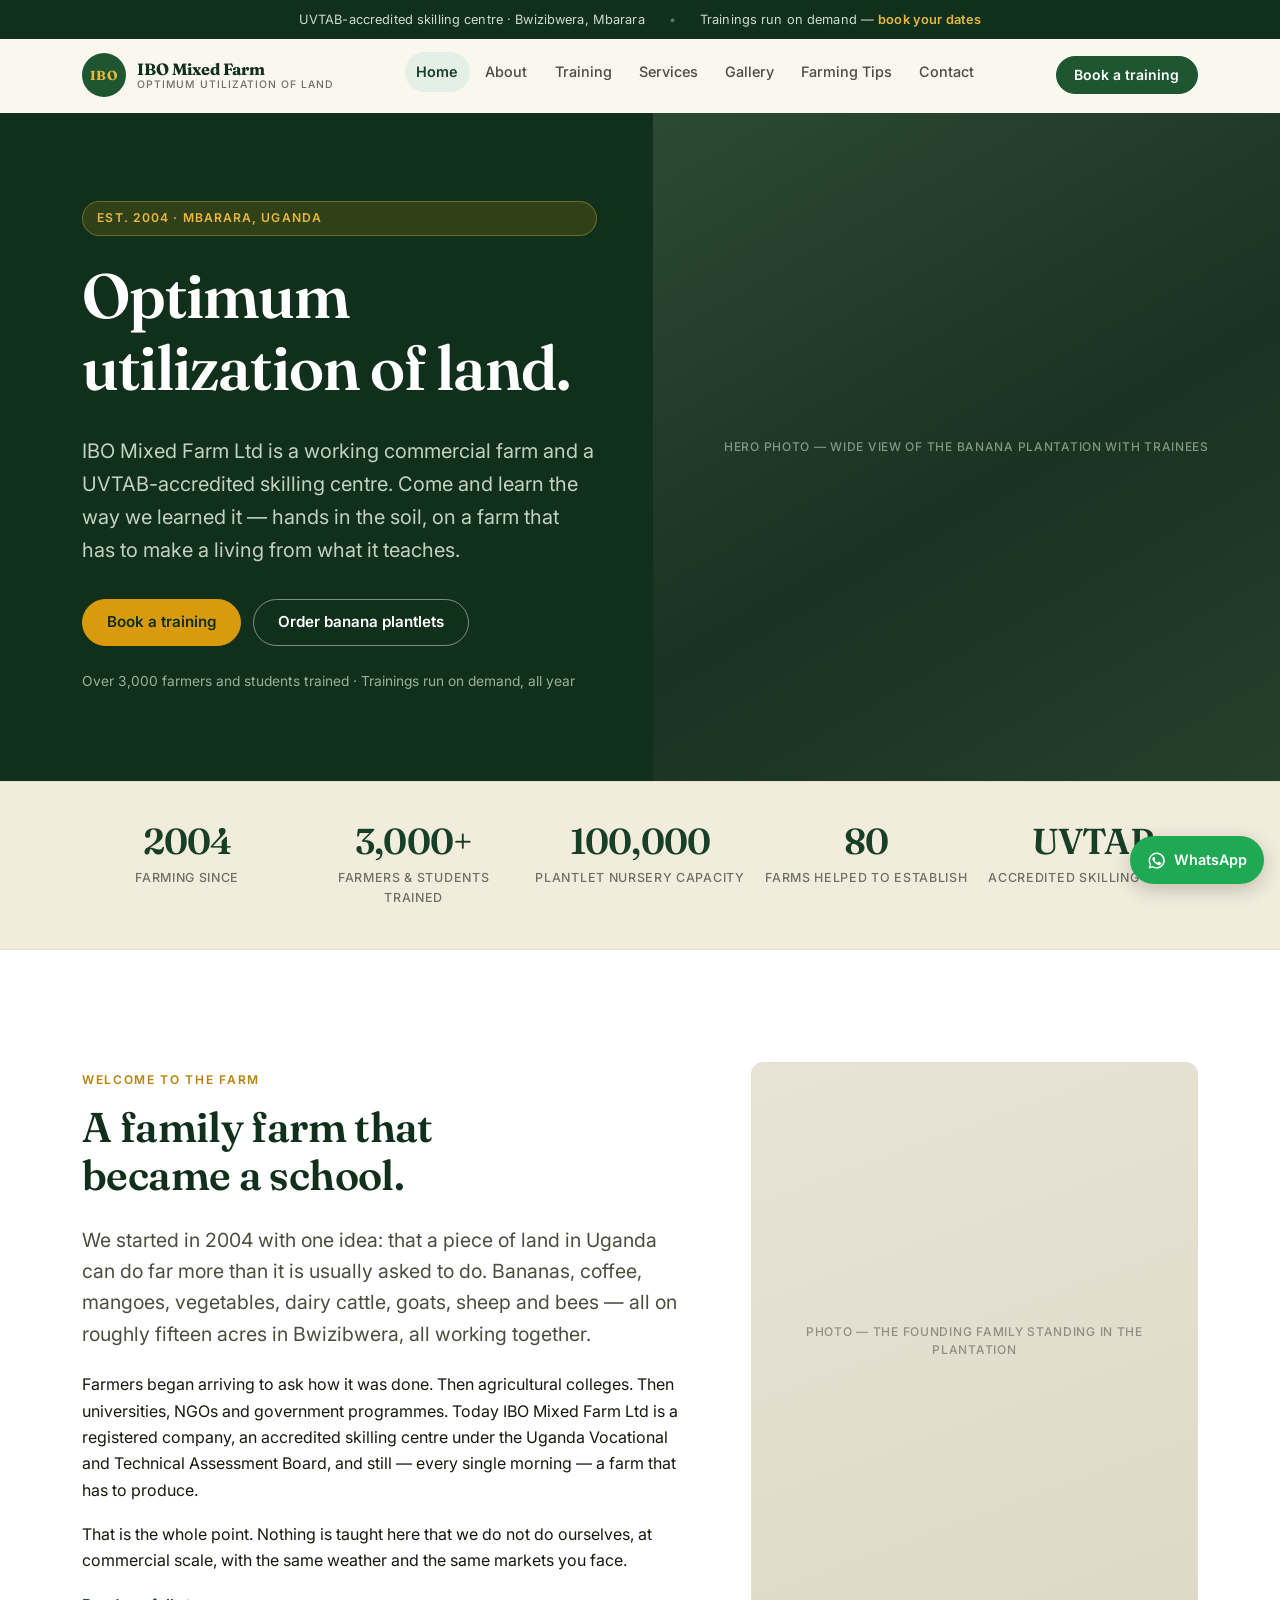
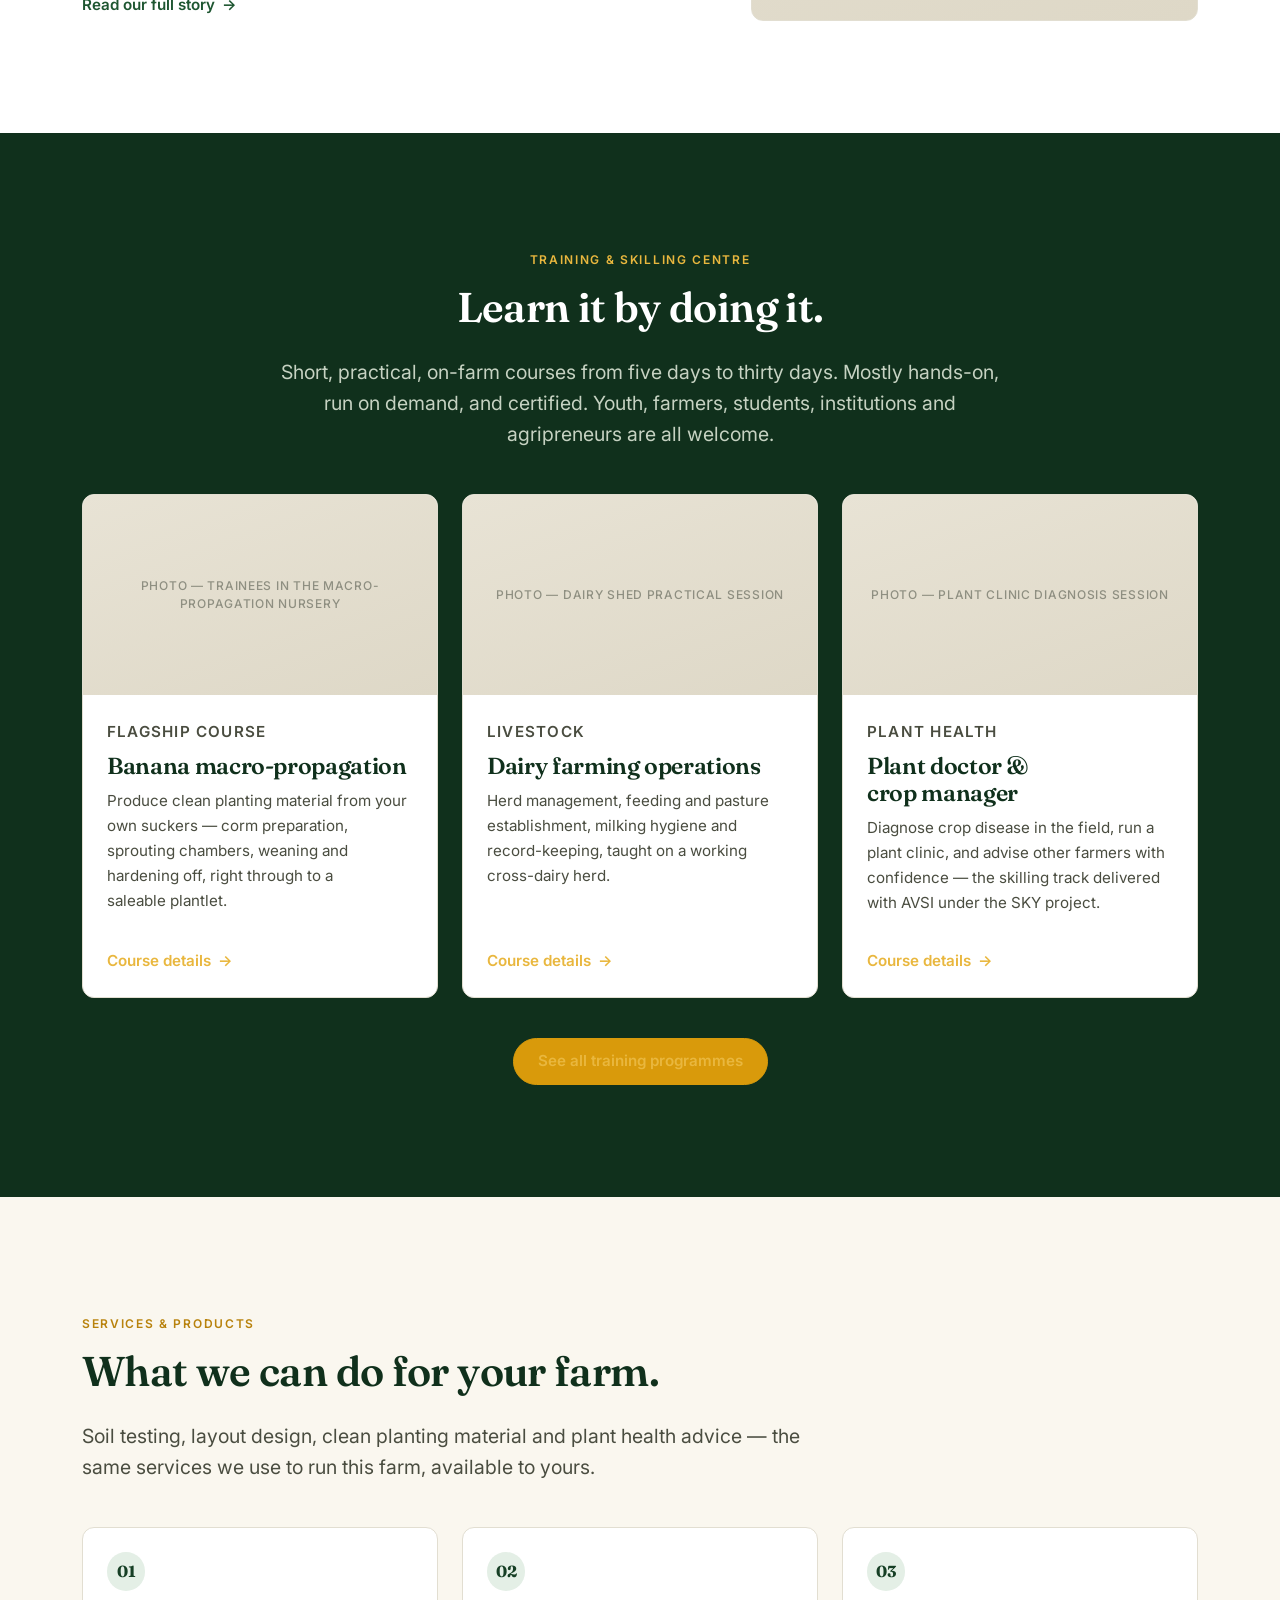
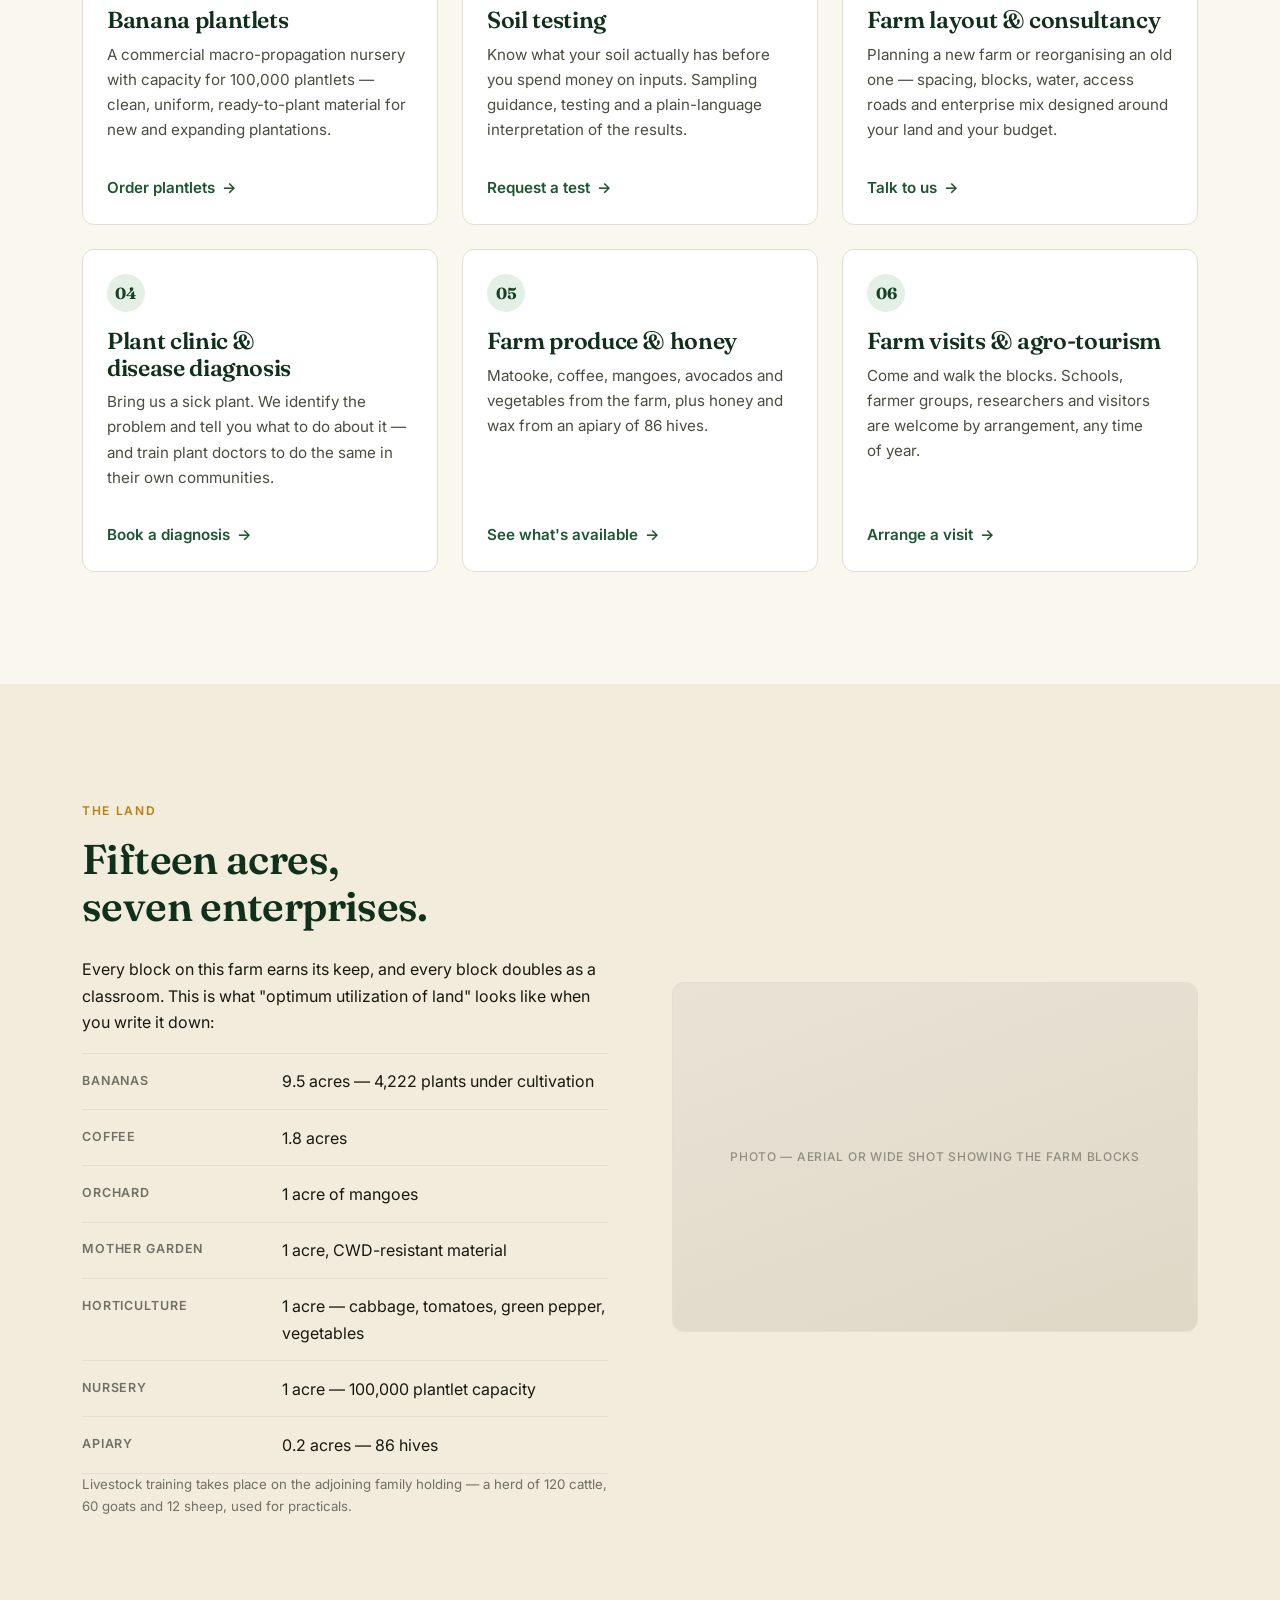
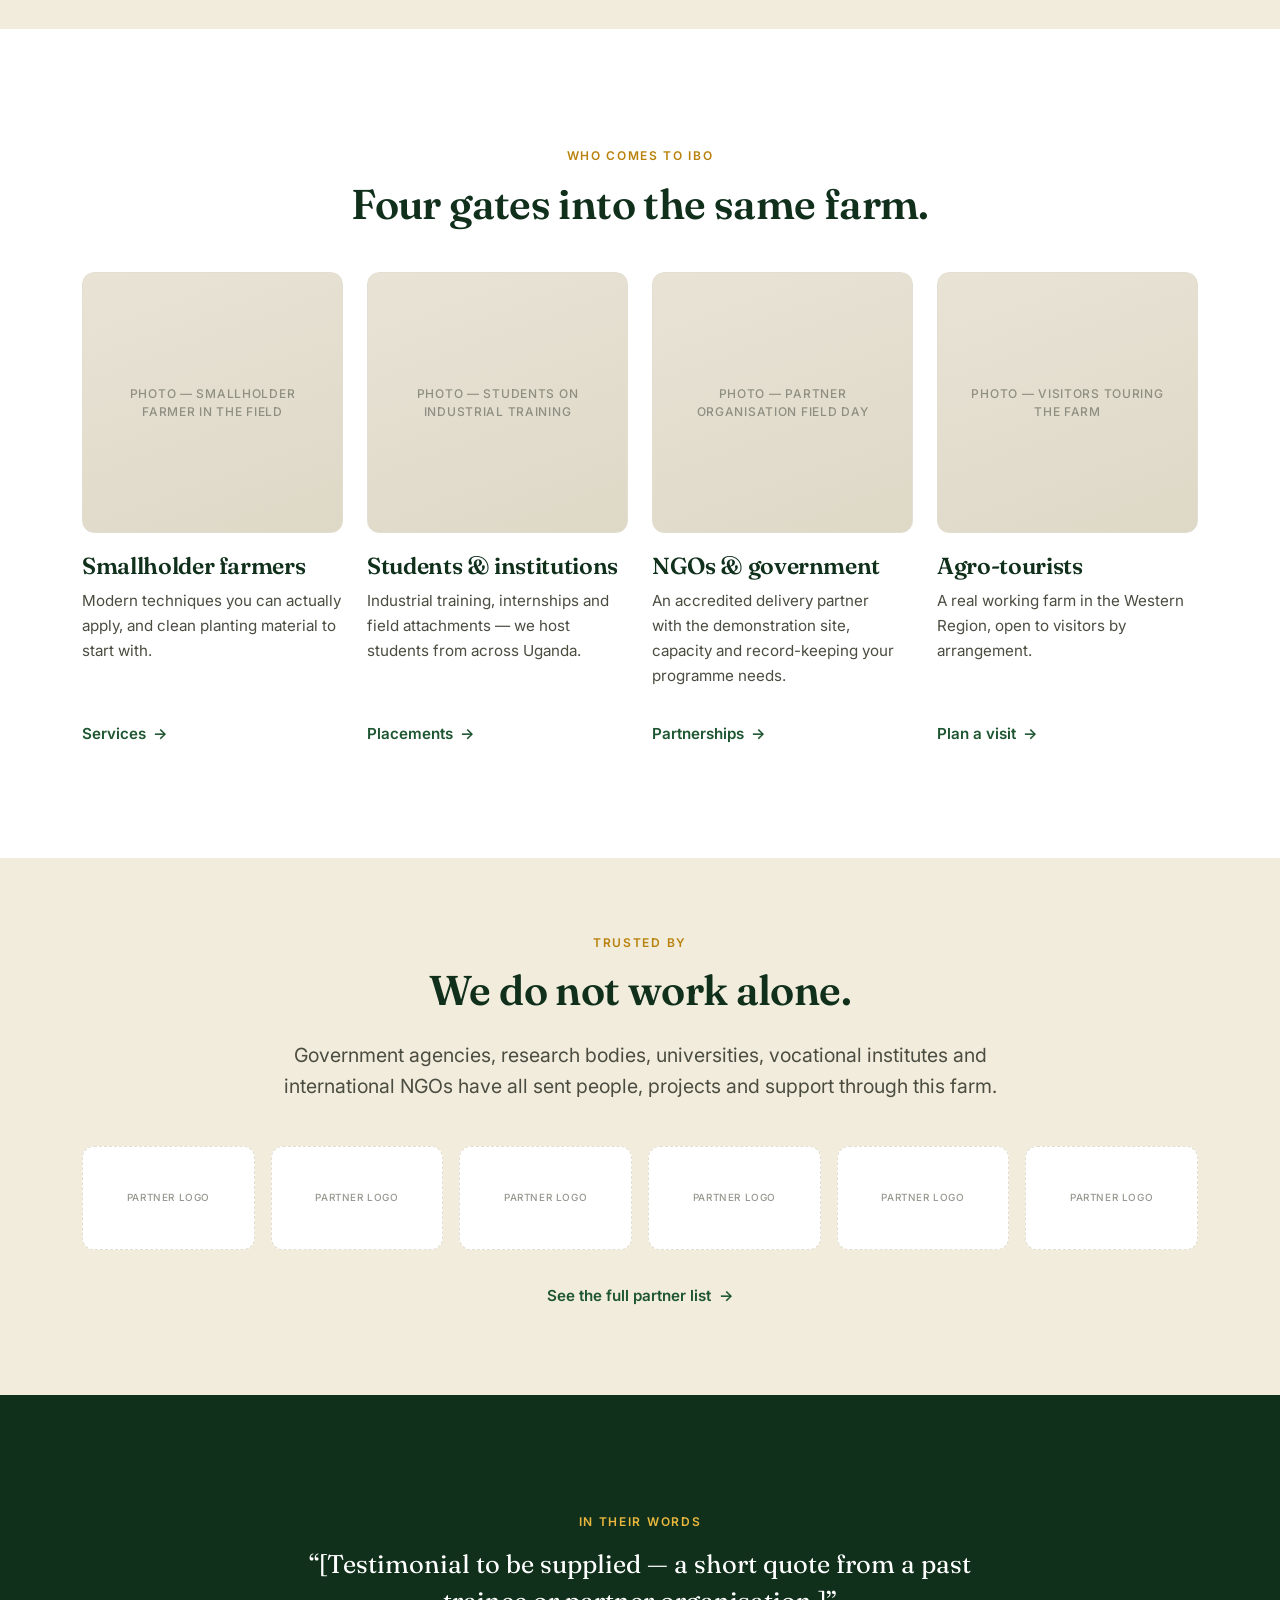
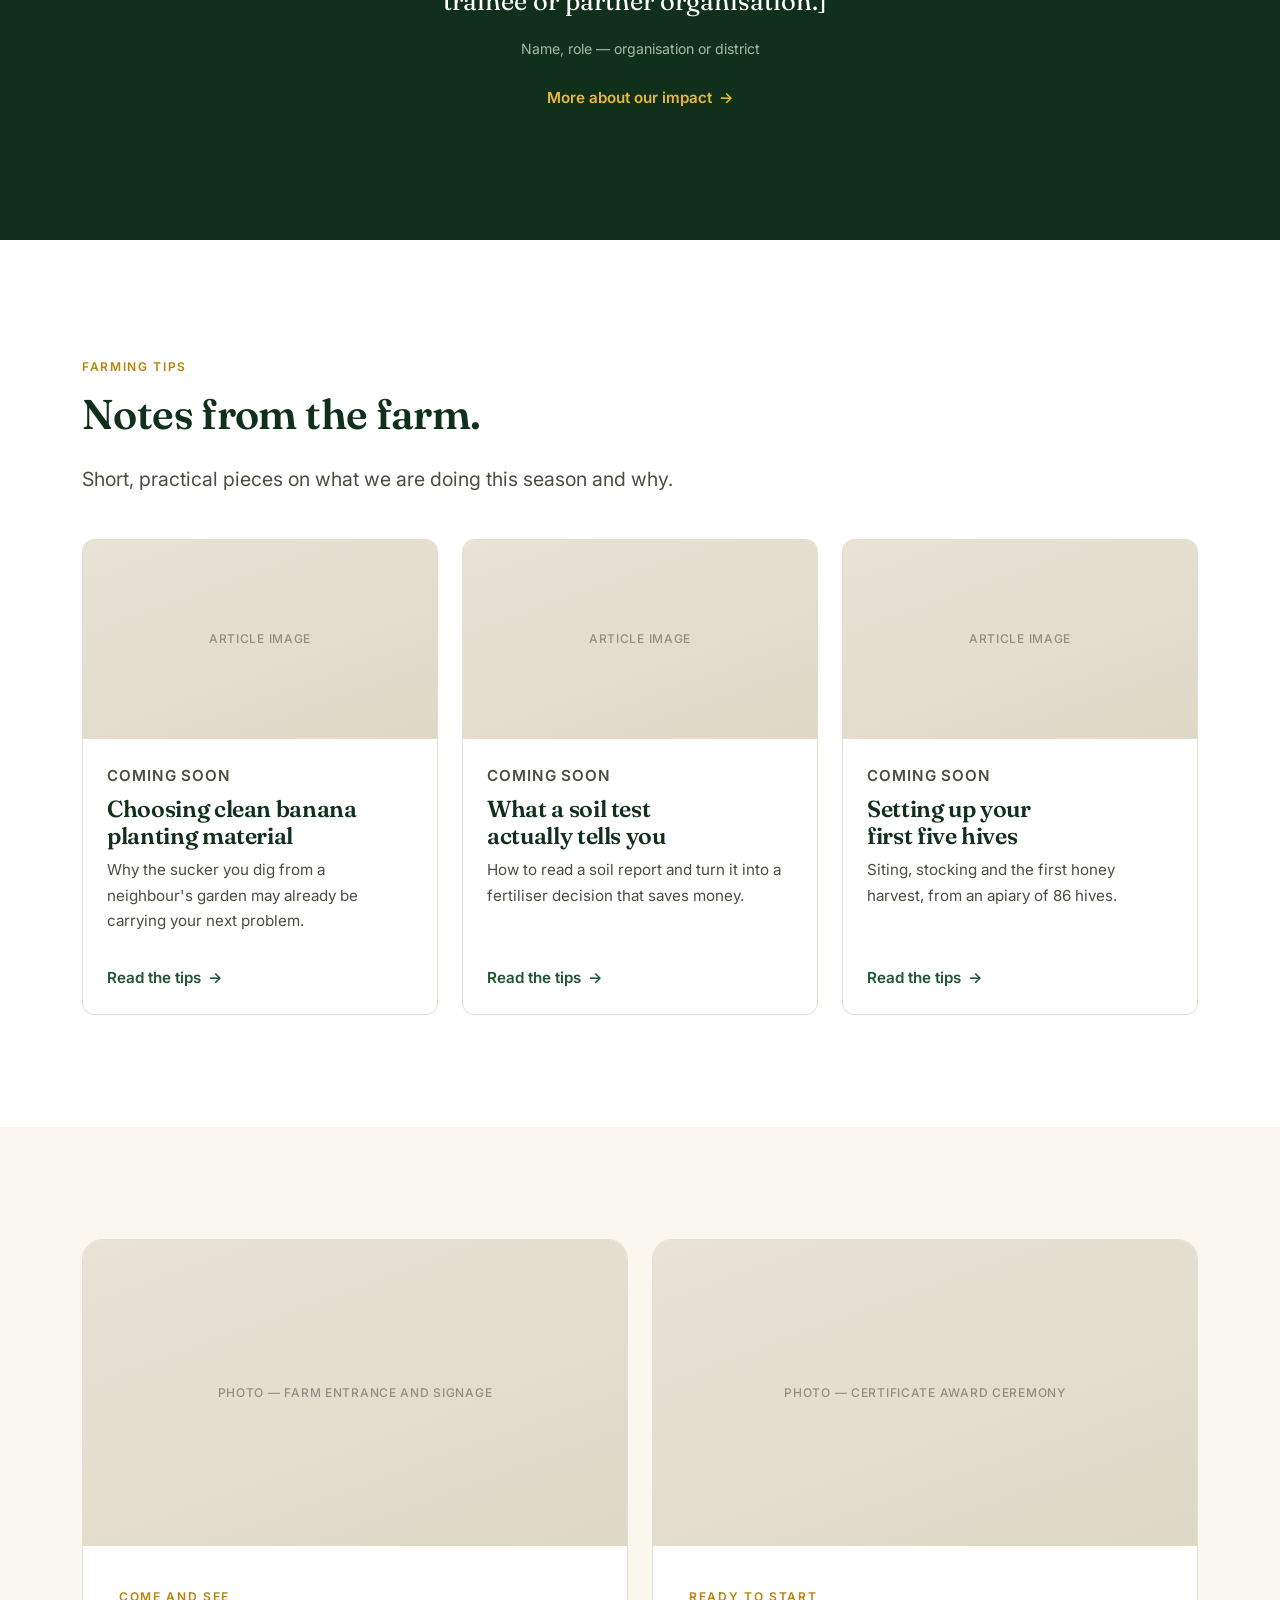
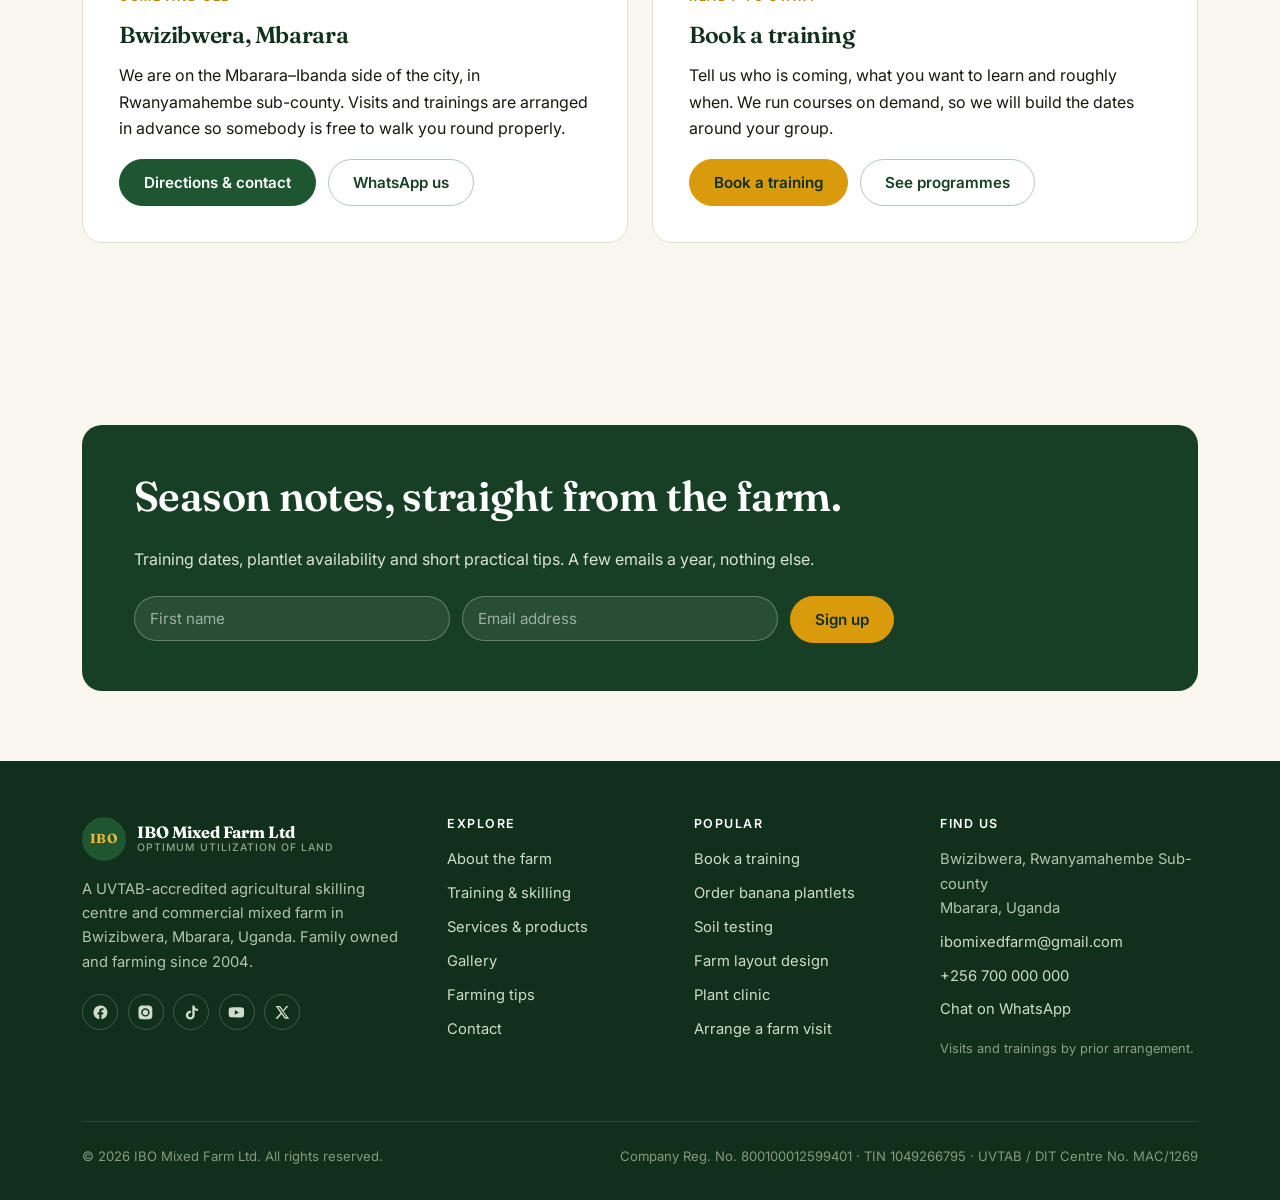
==== commit e00f745b: "Wire up real social links in the footer Facebook, Instagram and X now point at the farm's actual pro" ====
--- a/index.html
+++ b/index.html
@@ -611,10 +611,11 @@
           2004.
         </p>
         <div class="social-row">
-          <a href="#" aria-label="Facebook" title="Facebook — link to be added"><svg viewBox="0 0 24 24" aria-hidden="true"><path d="M22 12a10 10 0 1 0-11.6 9.9v-7H7.9V12h2.5V9.8c0-2.5 1.5-3.9 3.8-3.9 1.1 0 2.2.2 2.2.2v2.5h-1.3c-1.2 0-1.6.8-1.6 1.6V12h2.8l-.4 2.9h-2.4v7A10 10 0 0 0 22 12Z"/></svg></a>
-          <a href="#" aria-label="Instagram" title="Instagram — link to be added"><svg viewBox="0 0 24 24" aria-hidden="true"><path d="M12 2.2c3.2 0 3.6 0 4.9.1 1.2.1 1.8.2 2.2.4.6.2 1 .5 1.4.9.4.4.7.8.9 1.4.2.4.4 1 .4 2.2.1 1.3.1 1.7.1 4.9s0 3.6-.1 4.9c-.1 1.2-.2 1.8-.4 2.2-.2.6-.5 1-.9 1.4-.4.4-.8.7-1.4.9-.4.2-1 .4-2.2.4-1.3.1-1.7.1-4.9.1s-3.6 0-4.9-.1c-1.2-.1-1.8-.2-2.2-.4-.6-.2-1-.5-1.4-.9-.4-.4-.7-.8-.9-1.4-.2-.4-.4-1-.4-2.2-.1-1.3-.1-1.7-.1-4.9s0-3.6.1-4.9c.1-1.2.2-1.8.4-2.2.2-.6.5-1 .9-1.4.4-.4.8-.7 1.4-.9.4-.2 1-.4 2.2-.4 1.3-.1 1.7-.1 4.9-.1Zm0 3.8a6 6 0 1 0 0 12 6 6 0 0 0 0-12Zm0 9.9a3.9 3.9 0 1 1 0-7.8 3.9 3.9 0 0 1 0 7.8Zm7.6-10.1a1.4 1.4 0 1 1-2.8 0 1.4 1.4 0 0 1 2.8 0Z"/></svg></a>
+          <a href="https://www.facebook.com/share/1DissK6T9m/" aria-label="Facebook" title="Facebook" target="_blank" rel="noopener"><svg viewBox="0 0 24 24" aria-hidden="true"><path d="M22 12a10 10 0 1 0-11.6 9.9v-7H7.9V12h2.5V9.8c0-2.5 1.5-3.9 3.8-3.9 1.1 0 2.2.2 2.2.2v2.5h-1.3c-1.2 0-1.6.8-1.6 1.6V12h2.8l-.4 2.9h-2.4v7A10 10 0 0 0 22 12Z"/></svg></a>
+          <a href="https://www.instagram.com/ibomixedfarm" aria-label="Instagram" title="Instagram" target="_blank" rel="noopener"><svg viewBox="0 0 24 24" aria-hidden="true"><path d="M12 2.2c3.2 0 3.6 0 4.9.1 1.2.1 1.8.2 2.2.4.6.2 1 .5 1.4.9.4.4.7.8.9 1.4.2.4.4 1 .4 2.2.1 1.3.1 1.7.1 4.9s0 3.6-.1 4.9c-.1 1.2-.2 1.8-.4 2.2-.2.6-.5 1-.9 1.4-.4.4-.8.7-1.4.9-.4.2-1 .4-2.2.4-1.3.1-1.7.1-4.9.1s-3.6 0-4.9-.1c-1.2-.1-1.8-.2-2.2-.4-.6-.2-1-.5-1.4-.9-.4-.4-.7-.8-.9-1.4-.2-.4-.4-1-.4-2.2-.1-1.3-.1-1.7-.1-4.9s0-3.6.1-4.9c.1-1.2.2-1.8.4-2.2.2-.6.5-1 .9-1.4.4-.4.8-.7 1.4-.9.4-.2 1-.4 2.2-.4 1.3-.1 1.7-.1 4.9-.1Zm0 3.8a6 6 0 1 0 0 12 6 6 0 0 0 0-12Zm0 9.9a3.9 3.9 0 1 1 0-7.8 3.9 3.9 0 0 1 0 7.8Zm7.6-10.1a1.4 1.4 0 1 1-2.8 0 1.4 1.4 0 0 1 2.8 0Z"/></svg></a>
+          <a href="https://www.tiktok.com/@ibo.mixed.farm" aria-label="TikTok" title="TikTok" target="_blank" rel="noopener"><svg viewBox="0 0 24 24" aria-hidden="true"><path d="M16.6 2h-3.3v13.9c0 1.6-1.3 2.9-2.9 2.9a2.9 2.9 0 0 1-2.9-2.9 2.9 2.9 0 0 1 2.9-2.9c.3 0 .6 0 .9.1v-3.4a6.3 6.3 0 0 0-.9-.1A6.3 6.3 0 0 0 4 15.9a6.3 6.3 0 0 0 6.4 6.3 6.3 6.3 0 0 0 6.3-6.3V8.6a8.2 8.2 0 0 0 4.8 1.5V6.8a4.8 4.8 0 0 1-4.9-4.8Z"/></svg></a>
           <a href="#" aria-label="YouTube" title="YouTube — link to be added"><svg viewBox="0 0 24 24" aria-hidden="true"><path d="M23 12s0-3.5-.4-5.1a2.7 2.7 0 0 0-1.9-1.9C19 4.5 12 4.5 12 4.5s-7 0-8.7.5a2.7 2.7 0 0 0-1.9 1.9C1 8.5 1 12 1 12s0 3.5.4 5.1a2.7 2.7 0 0 0 1.9 1.9c1.7.5 8.7.5 8.7.5s7 0 8.7-.5a2.7 2.7 0 0 0 1.9-1.9C23 15.5 23 12 23 12ZM9.8 15.3V8.7l5.7 3.3-5.7 3.3Z"/></svg></a>
-          <a href="#" aria-label="X" title="X — link to be added"><svg viewBox="0 0 24 24" aria-hidden="true"><path d="M17.5 3h3.1l-6.8 7.8L21.8 21h-6.2l-4.9-6.4L5.1 21H2l7.3-8.3L2.4 3h6.4l4.4 5.8L17.5 3Zm-1.1 16.1h1.7L7.7 4.8H5.9l10.5 14.3Z"/></svg></a>
+          <a href="https://x.com/ibomixedfarm" aria-label="X" title="X" target="_blank" rel="noopener"><svg viewBox="0 0 24 24" aria-hidden="true"><path d="M17.5 3h3.1l-6.8 7.8L21.8 21h-6.2l-4.9-6.4L5.1 21H2l7.3-8.3L2.4 3h6.4l4.4 5.8L17.5 3Zm-1.1 16.1h1.7L7.7 4.8H5.9l10.5 14.3Z"/></svg></a>
         </div>
       </div>
 
--- a/assets/css/style.css
+++ b/assets/css/style.css
@@ -398,6 +398,19 @@
 .ph--flush {
   border-radius: 0;
   border: 0;
+}
+
+/* Real photo frame: same aspect-ratio classes as .ph, but for an actual <img> */
+.photo-frame {
+  border-radius: var(--radius);
+  border: 1px solid var(--line);
+  overflow: hidden;
+}
+.photo-frame img {
+  display: block;
+  width: 100%;
+  height: 100%;
+  object-fit: cover;
 }
 
 /* On the dark hero, the placeholder needs to read as a photo slot, not a card */
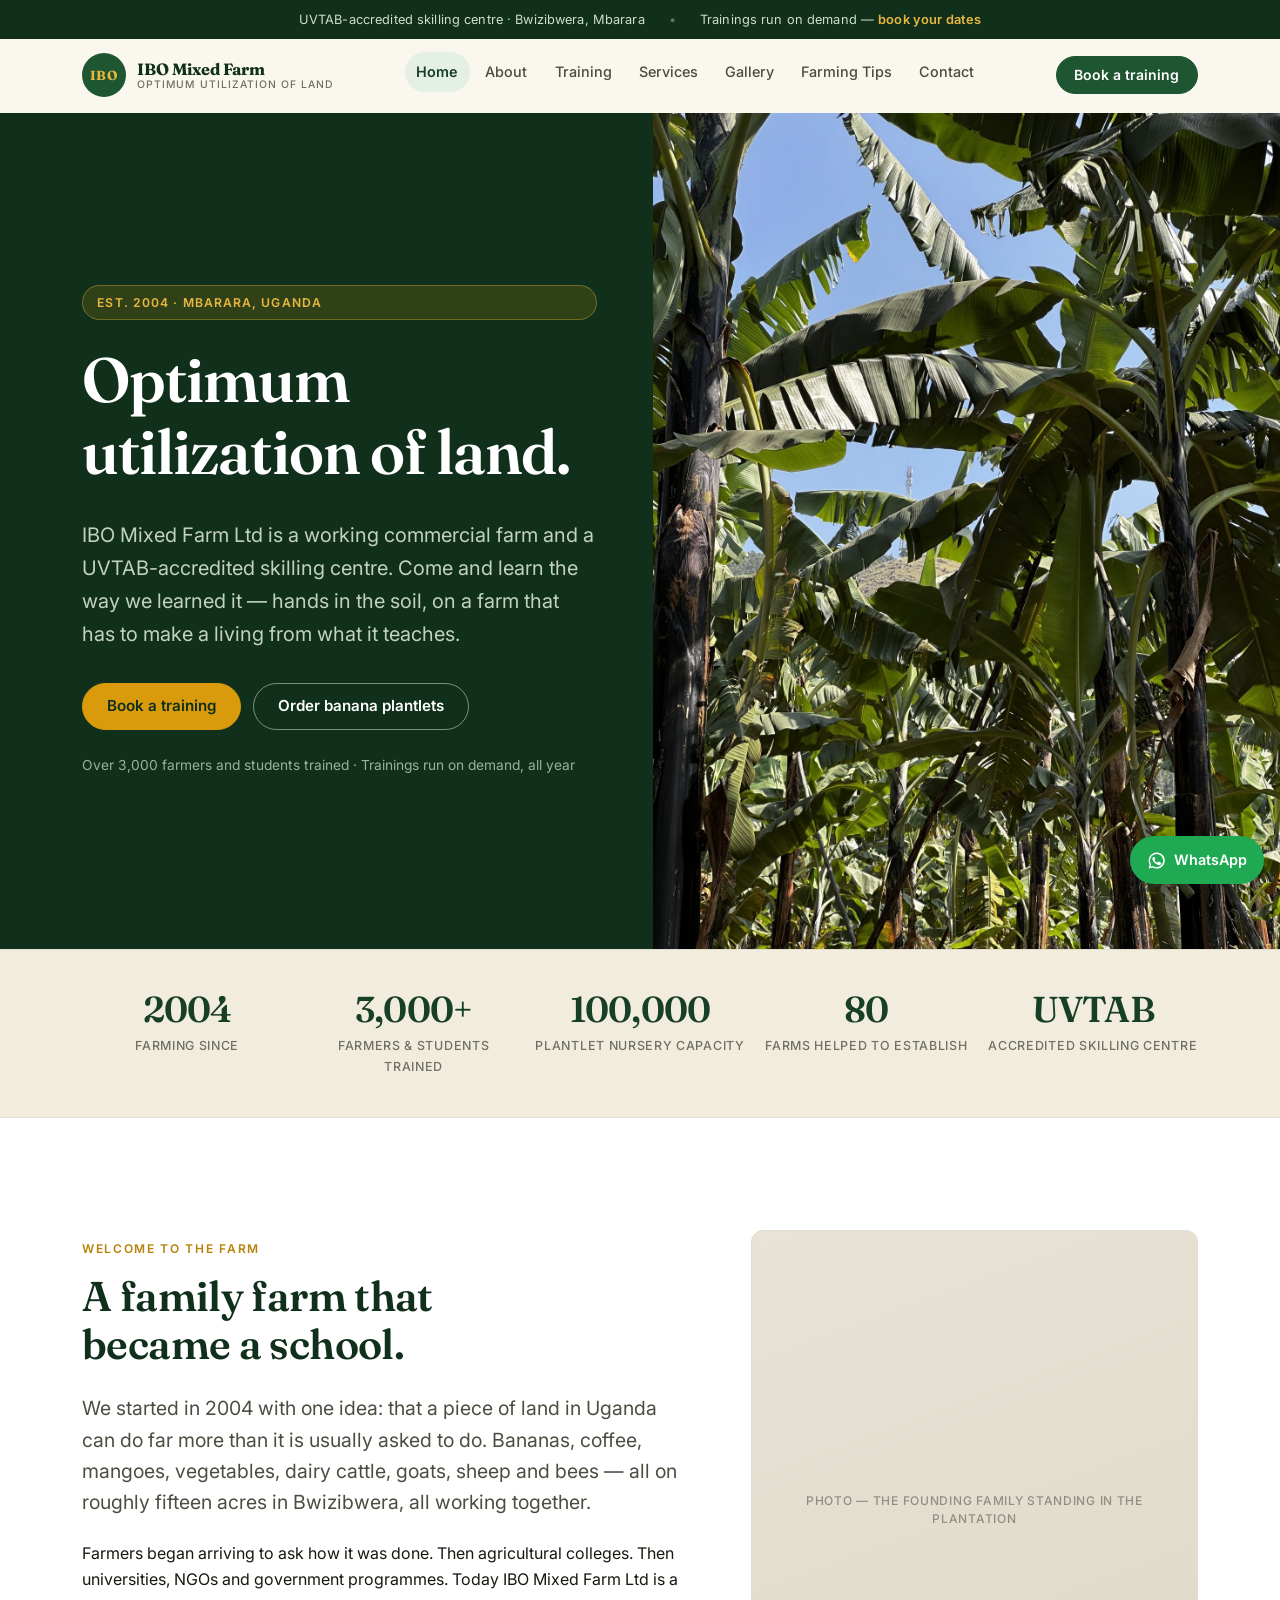
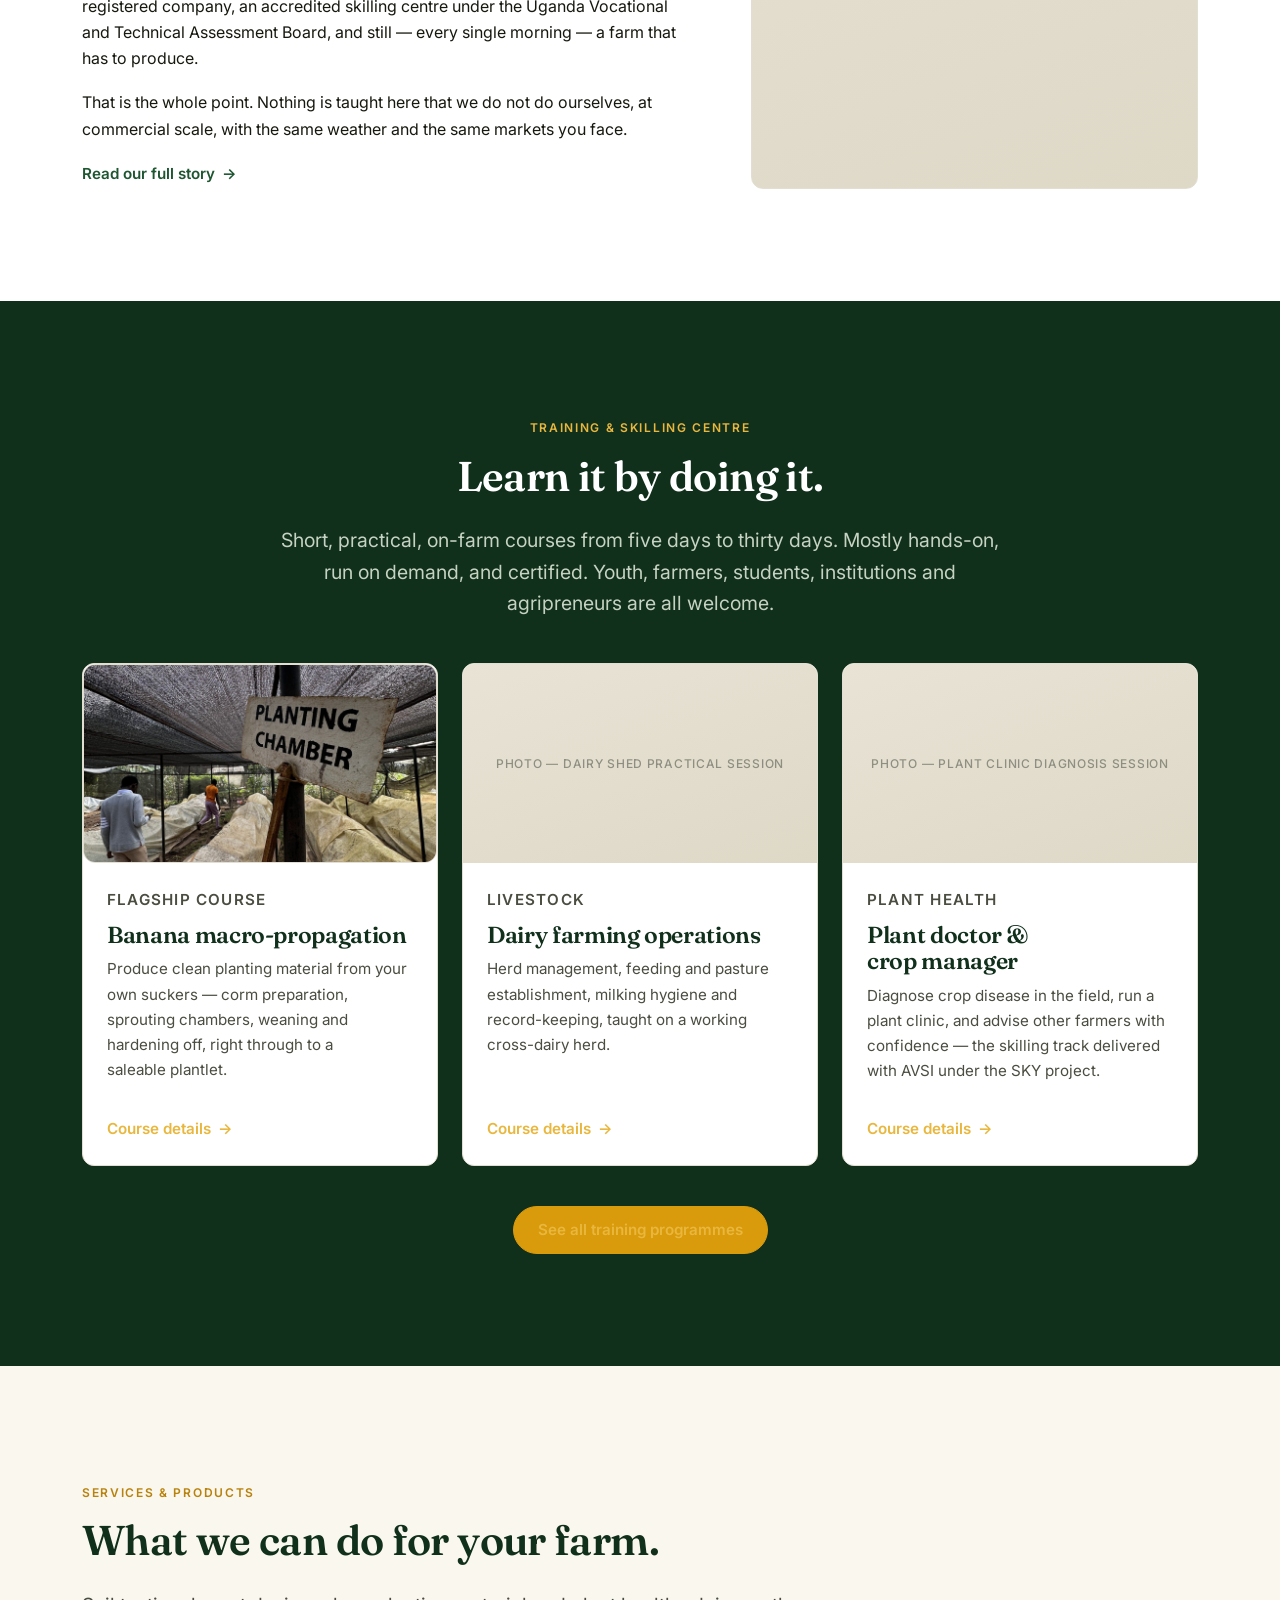
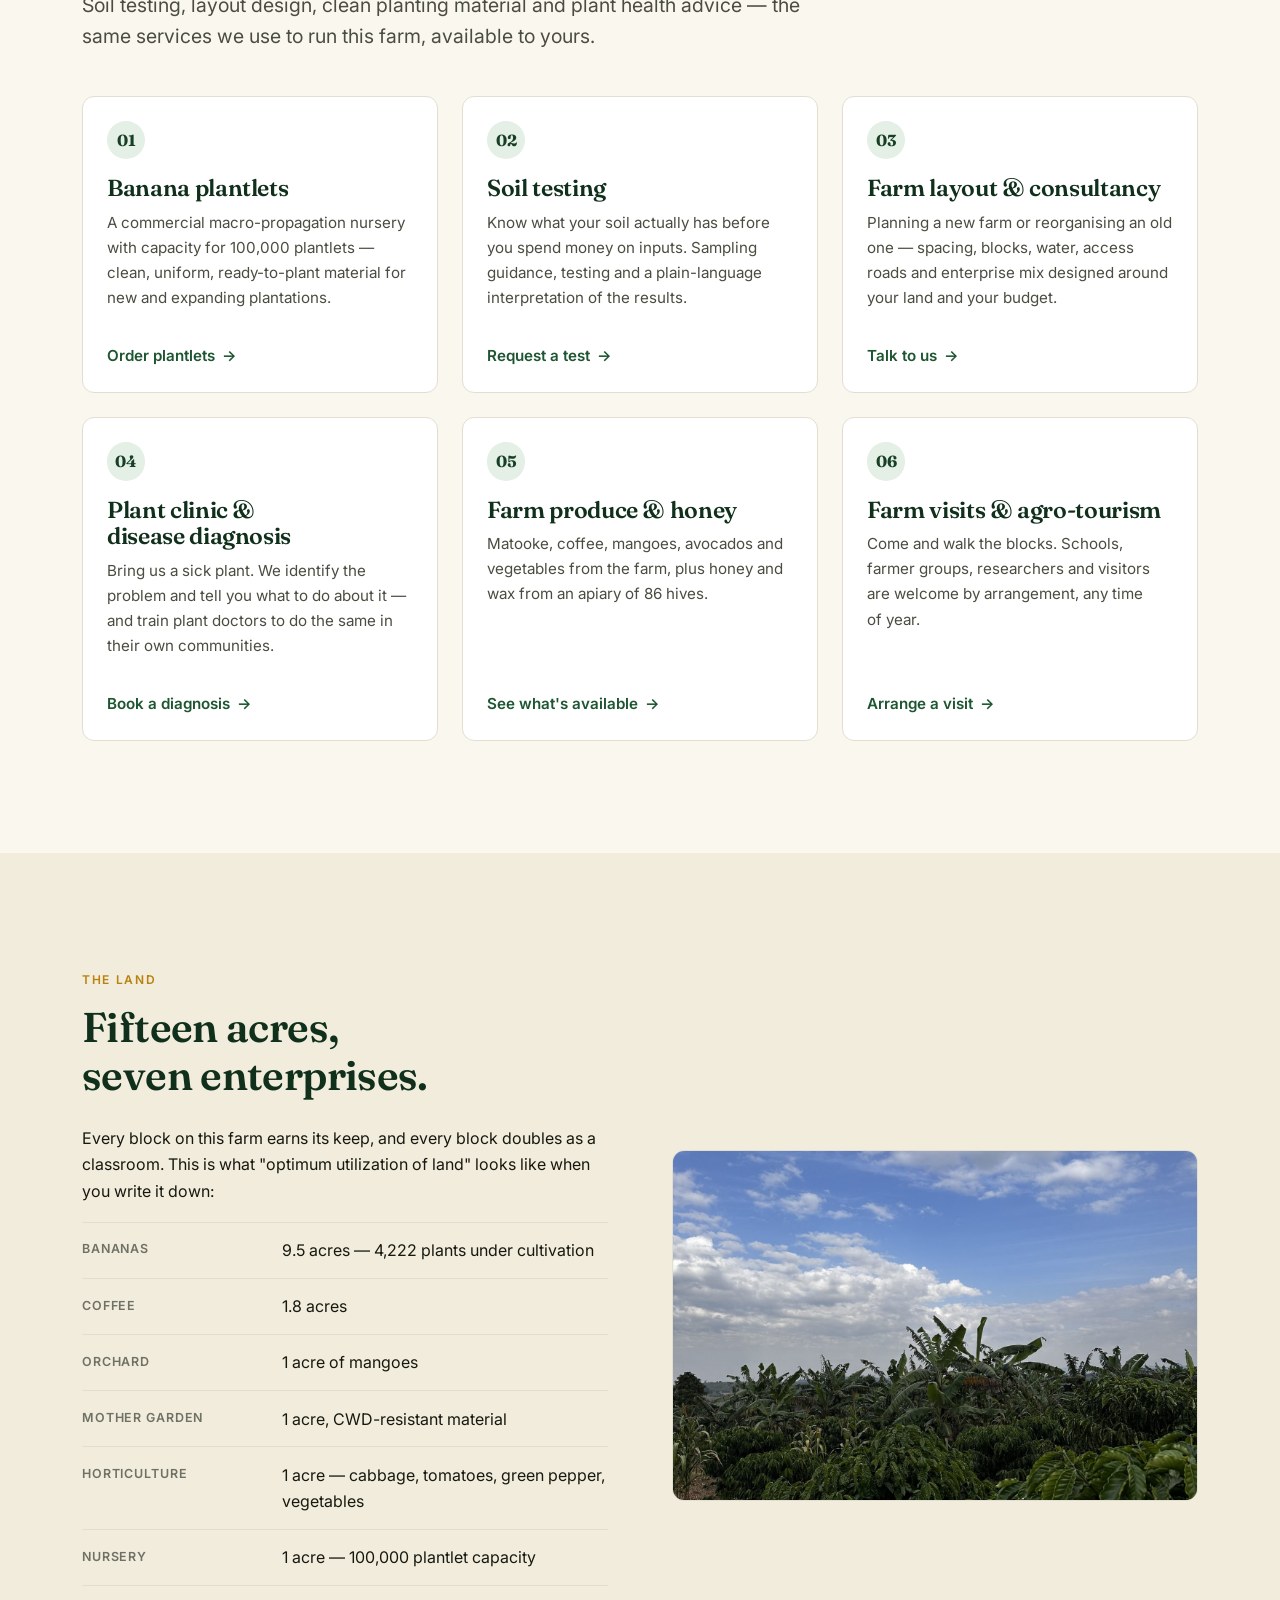
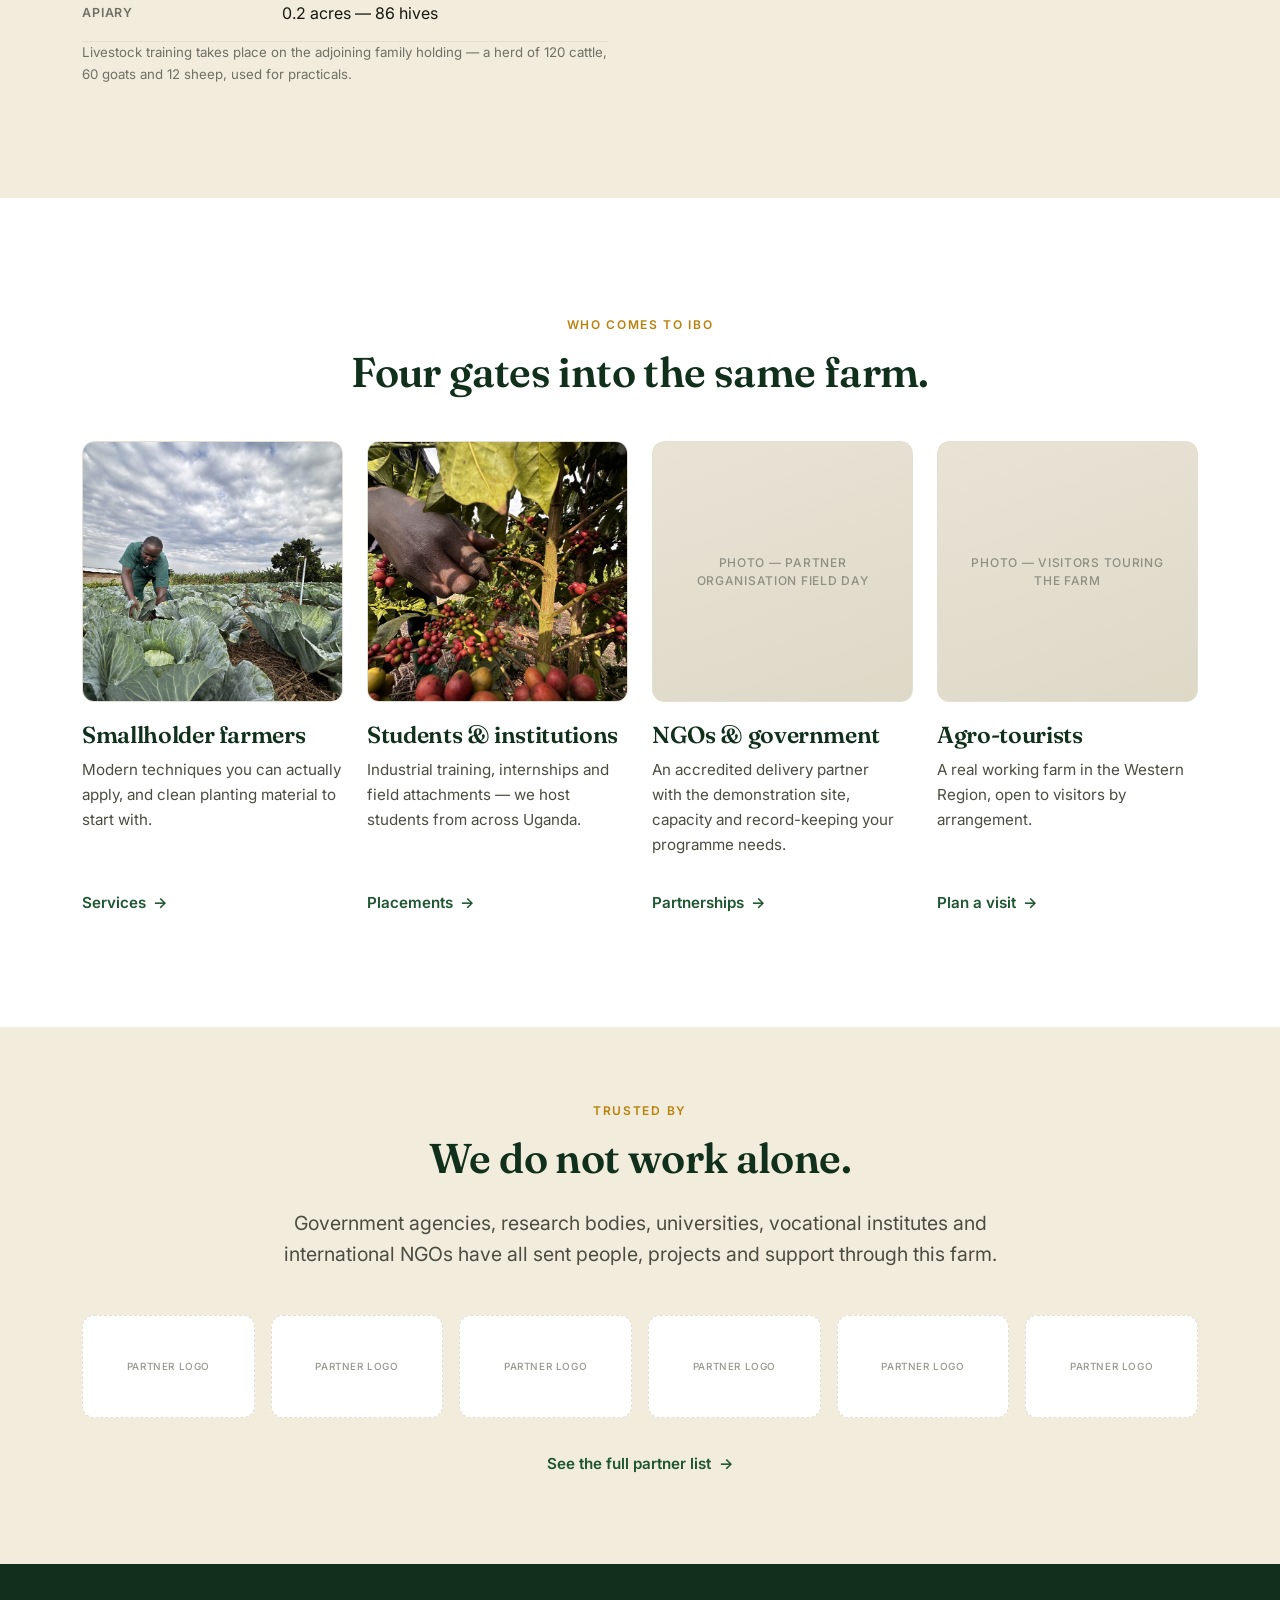
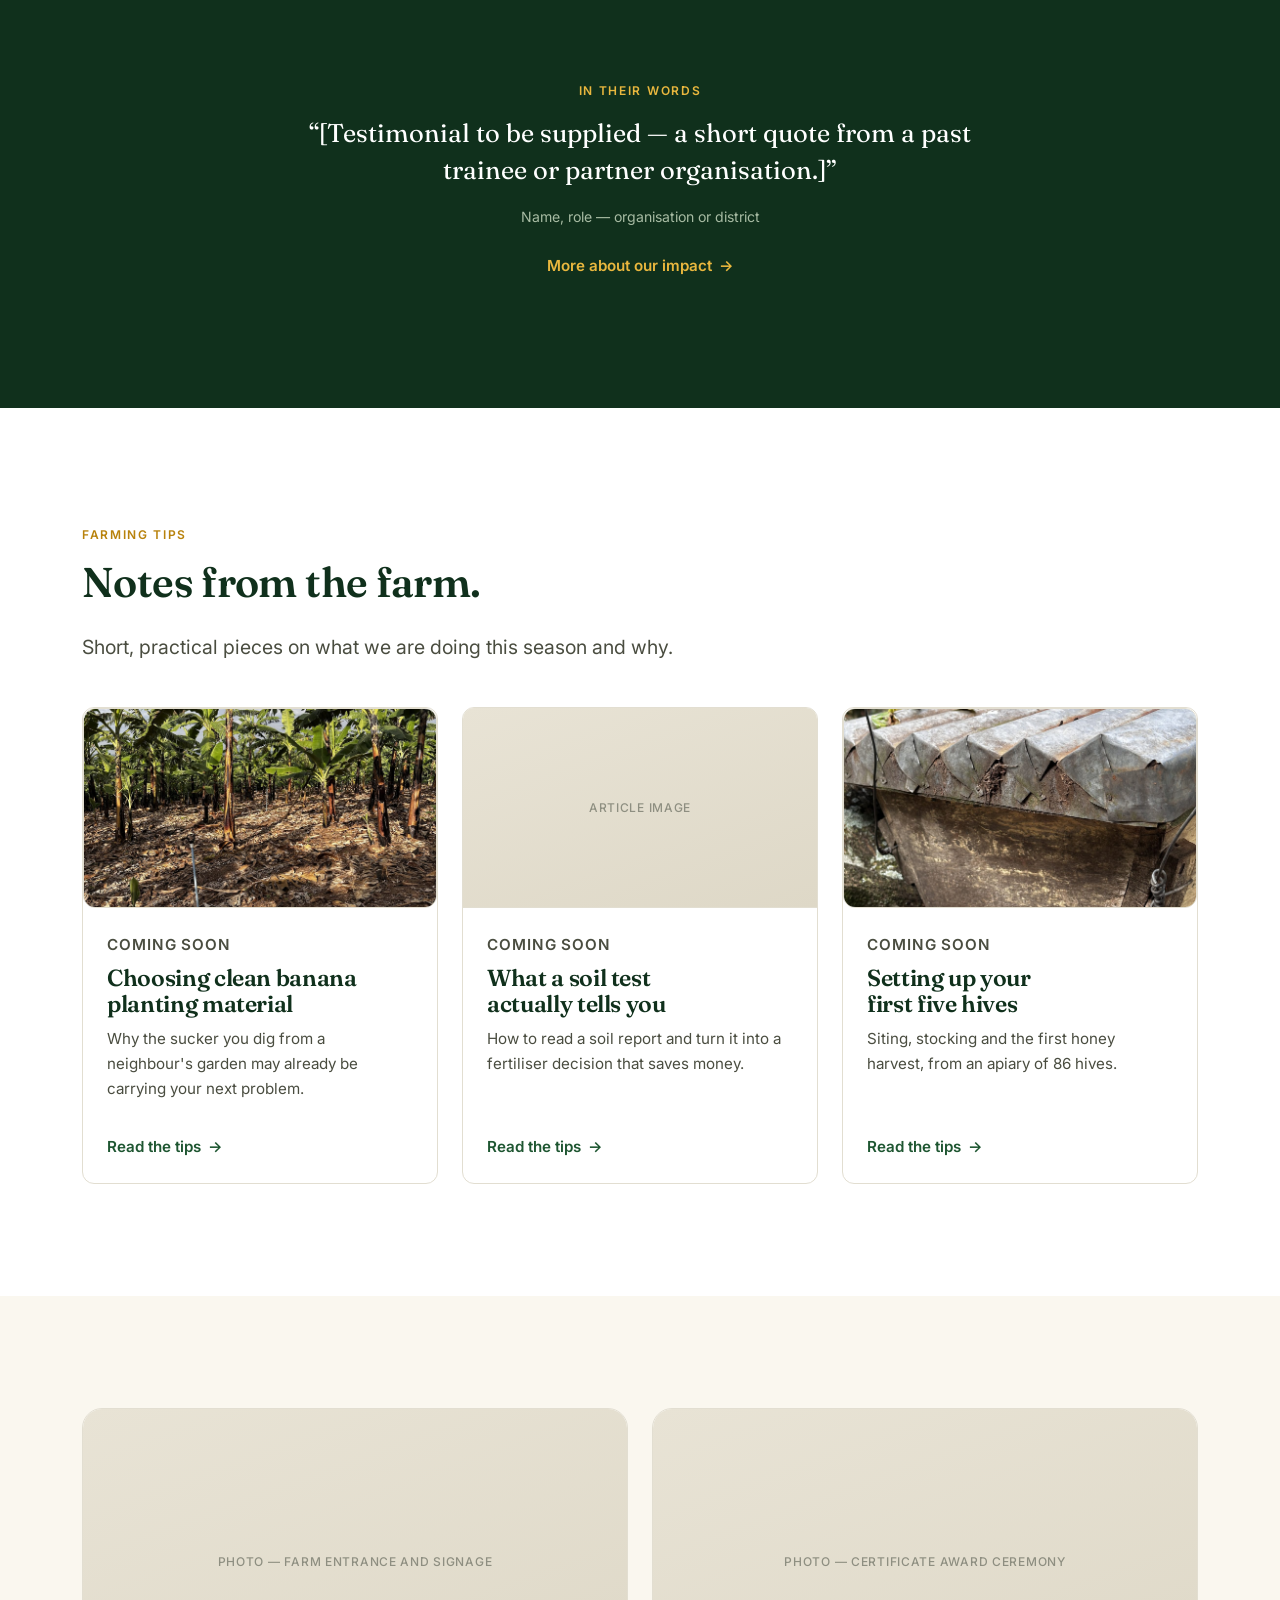
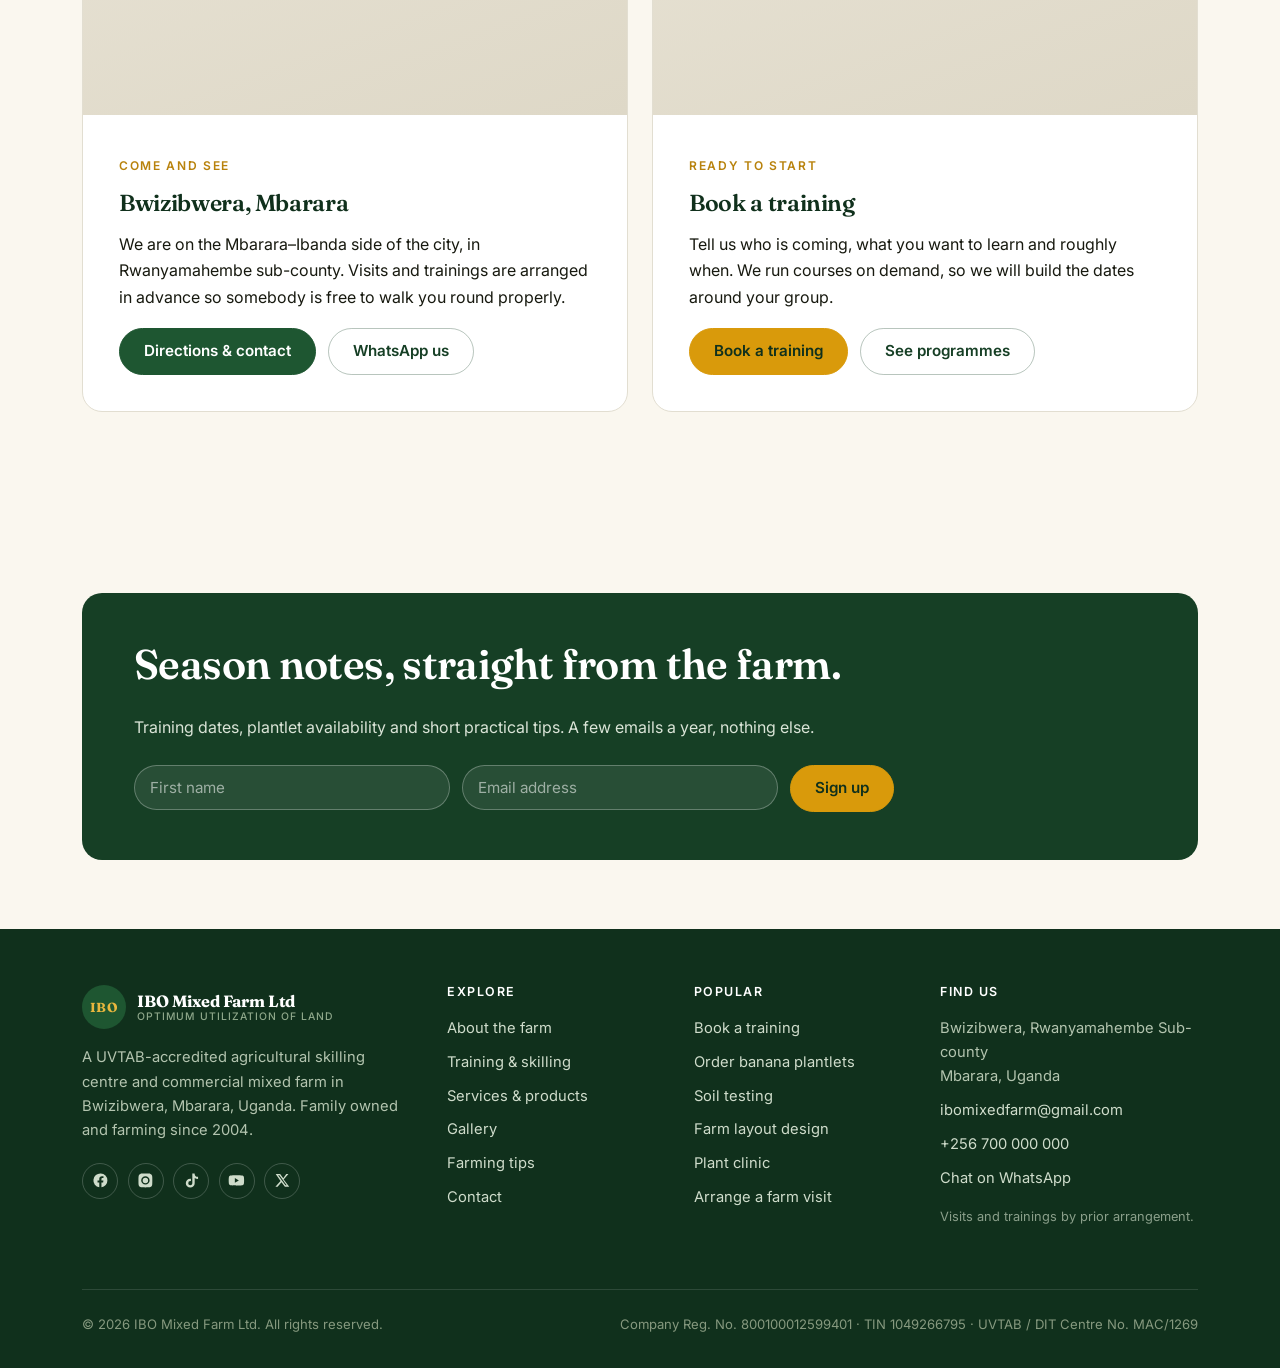
==== commit 1a325202: "Replace placeholders with the farm's own photographs Sources 39 real photos of IBO Mixed Farm (banan" ====
--- a/index.html
+++ b/index.html
@@ -134,7 +134,7 @@
       </div>
 
       <div class="hero__media">
-        <div class="ph ph--hero" data-label="Hero photo — wide view of the banana plantation with trainees"></div>
+        <div class="photo-frame ph--hero"><img src="assets/img/farm/index-hero.jpg" alt="Looking up through the banana plantation canopy" loading="eager"></div>
       </div>
     </div>
   </section>
@@ -214,7 +214,7 @@
 
       <div class="grid grid--3 reveal">
         <article class="card">
-          <div class="ph ph--16x9 ph--flush" data-label="Photo — trainees in the macro-propagation nursery"></div>
+          <div class="photo-frame ph--16x9 ph--flush"><img src="assets/img/farm/index-nursery-trainees.jpg" alt="Inside the macro-propagation planting chamber" loading="lazy"></div>
           <div class="card__body">
             <p class="card__meta">Flagship course</p>
             <h3>Banana macro-propagation</h3>
@@ -357,7 +357,7 @@
   <section class="section section--sand">
     <div class="wrap split split--media-first">
       <div class="reveal">
-        <div class="ph ph--3x2" data-label="Photo — aerial or wide shot showing the farm blocks"></div>
+        <div class="photo-frame ph--3x2"><img src="assets/img/farm/index-aerial-wide.jpg" alt="A wide view of the coffee block" loading="lazy"></div>
       </div>
       <div class="reveal">
         <span class="eyebrow">The land</span>
@@ -394,7 +394,7 @@
 
       <div class="grid grid--4 reveal">
         <article class="card card--plain">
-          <div class="ph ph--1x1" data-label="Photo — smallholder farmer in the field"></div>
+          <div class="photo-frame ph--1x1"><img src="assets/img/farm/index-smallholder-field.jpg" alt="A farmer tending crops in the field" loading="lazy"></div>
           <div class="card__body">
             <h3>Smallholder farmers</h3>
             <p>
@@ -406,7 +406,7 @@
         </article>
 
         <article class="card card--plain">
-          <div class="ph ph--1x1" data-label="Photo — students on industrial training"></div>
+          <div class="photo-frame ph--1x1"><img src="assets/img/farm/index-students-industrial.jpg" alt="A trainee examining coffee cherries during a training session" loading="lazy"></div>
           <div class="card__body">
             <h3>Students &amp; institutions</h3>
             <p>
@@ -497,7 +497,7 @@
 
       <div class="grid grid--3 reveal">
         <article class="card post-card">
-          <div class="ph ph--16x9" data-label="Article image"></div>
+          <div class="photo-frame ph--16x9"><img src="assets/img/farm/journal-banana-suckers.jpg" alt="Young banana plantlets in the nursery rows" loading="lazy"></div>
           <div class="card__body">
             <p class="post-card__date">Coming soon</p>
             <h3>Choosing clean banana planting material</h3>
@@ -517,7 +517,7 @@
         </article>
 
         <article class="card post-card">
-          <div class="ph ph--16x9" data-label="Article image"></div>
+          <div class="photo-frame ph--16x9"><img src="assets/img/farm/journal-beehives.jpg" alt="A wooden beehive mounted in a tree" loading="lazy"></div>
           <div class="card__body">
             <p class="post-card__date">Coming soon</p>
             <h3>Setting up your first five hives</h3>
--- a/assets/css/style.css
+++ b/assets/css/style.css
@@ -1361,6 +1361,23 @@
   font-size: 0.62rem;
 }
 
+.logo-tile {
+  aspect-ratio: 5 / 3;
+  display: flex;
+  align-items: center;
+  justify-content: center;
+  background: var(--white);
+  border: 1px solid var(--line);
+  border-radius: var(--radius);
+  padding: 0.75rem;
+}
+
+.logo-tile img {
+  max-width: 100%;
+  max-height: 100%;
+  object-fit: contain;
+}
+
 /* Partner name columns */
 .name-columns {
   columns: 1;
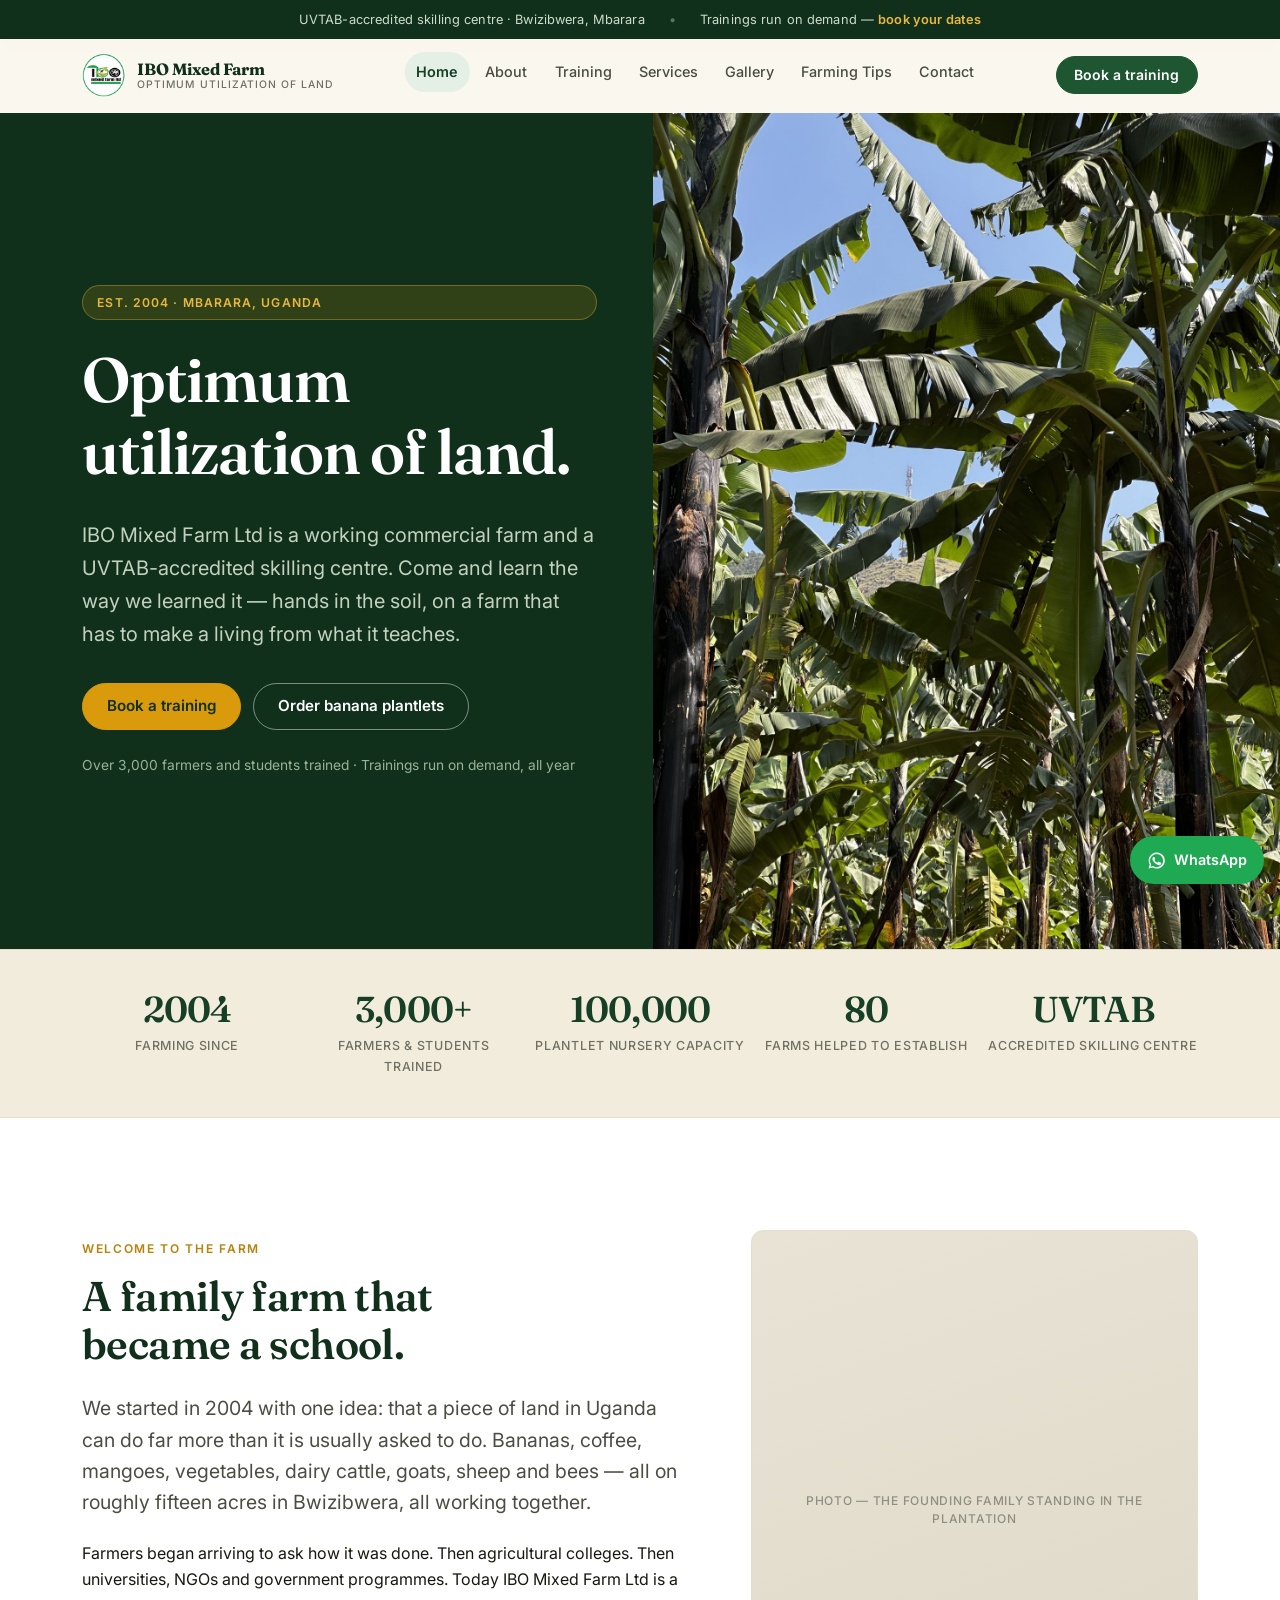
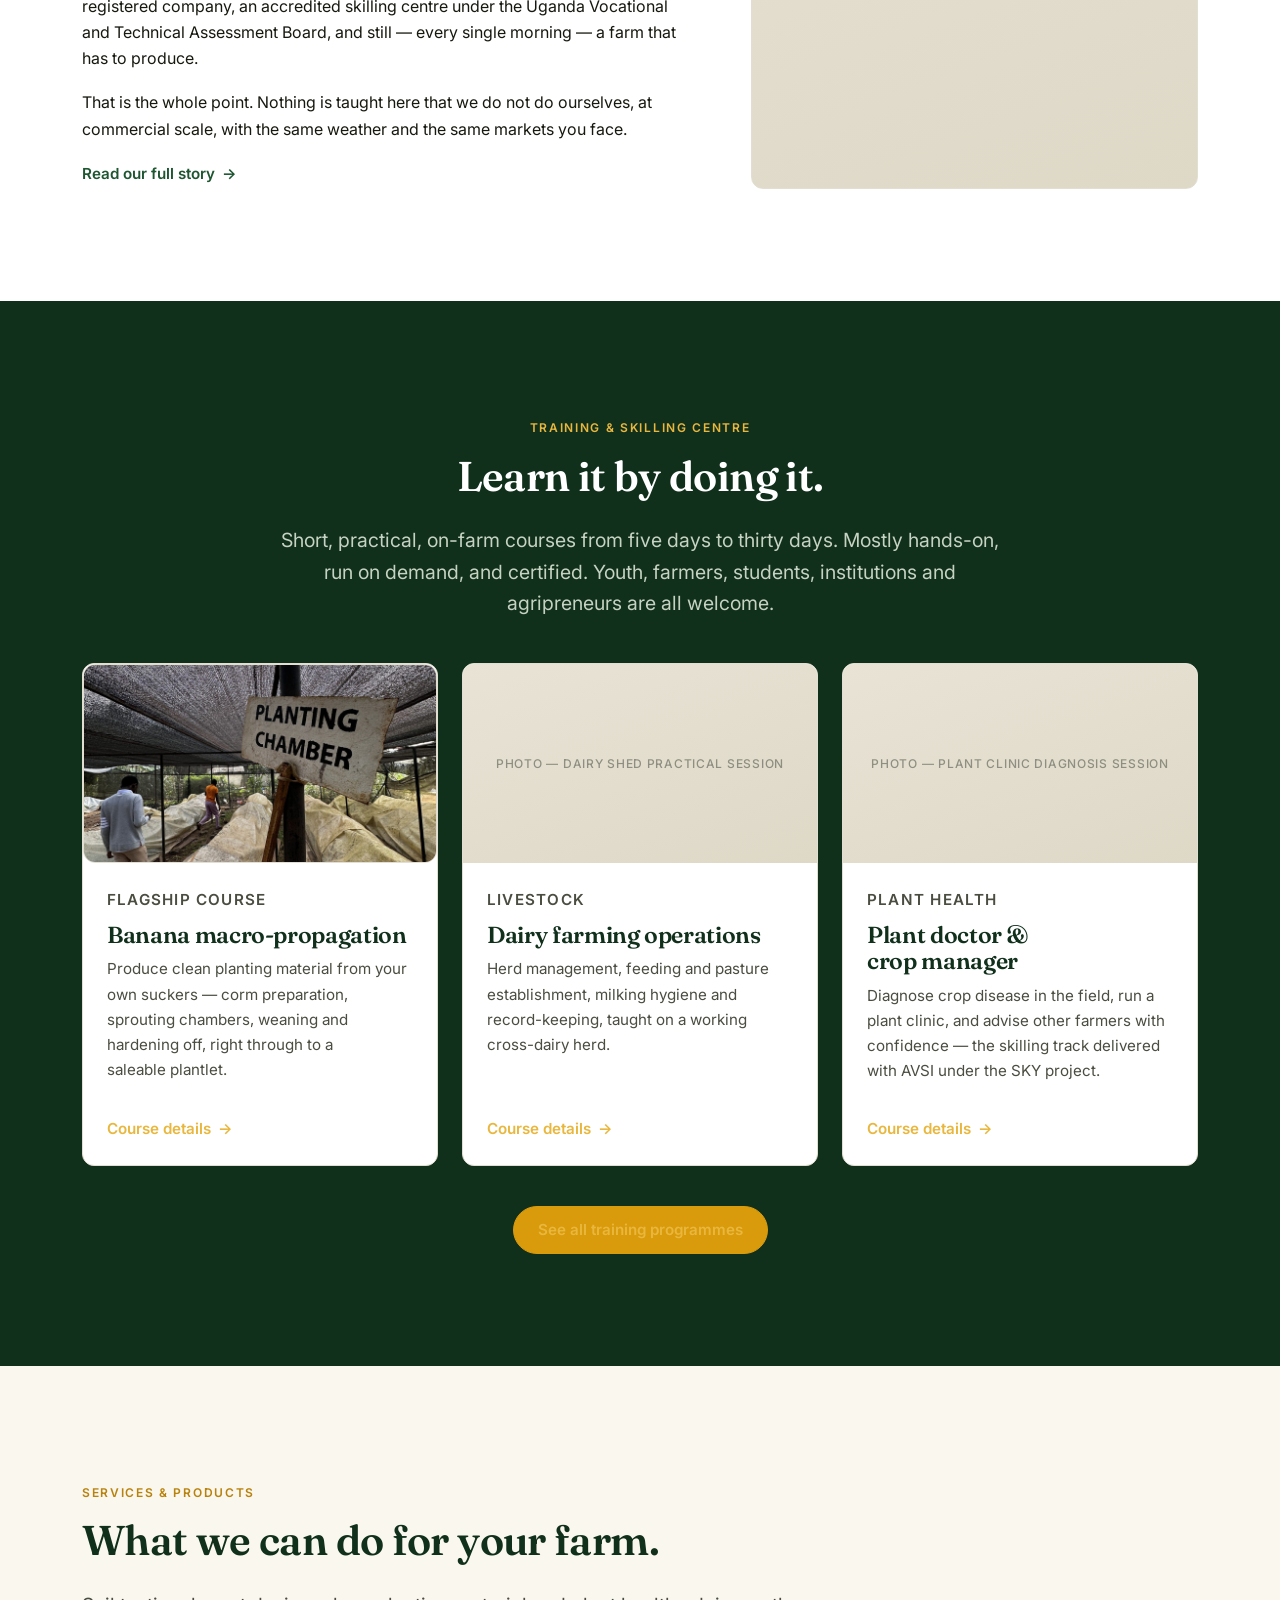
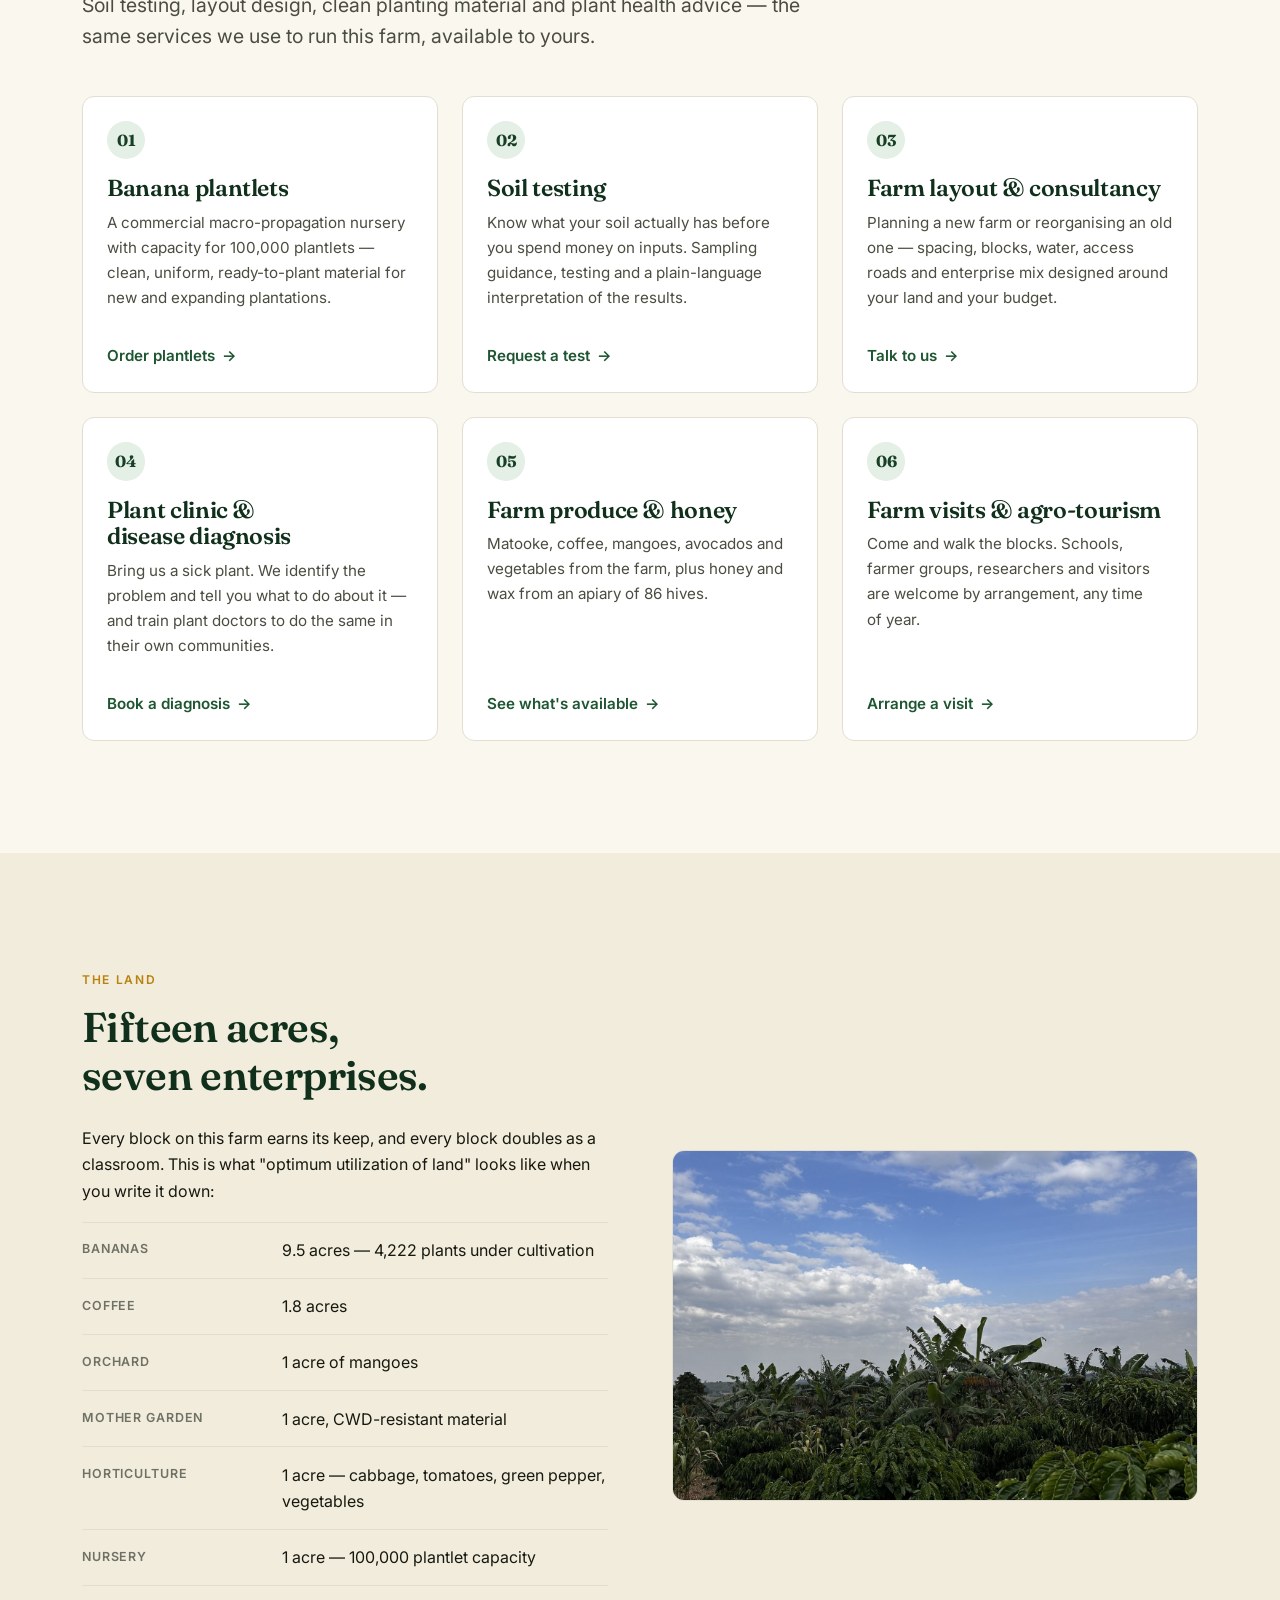
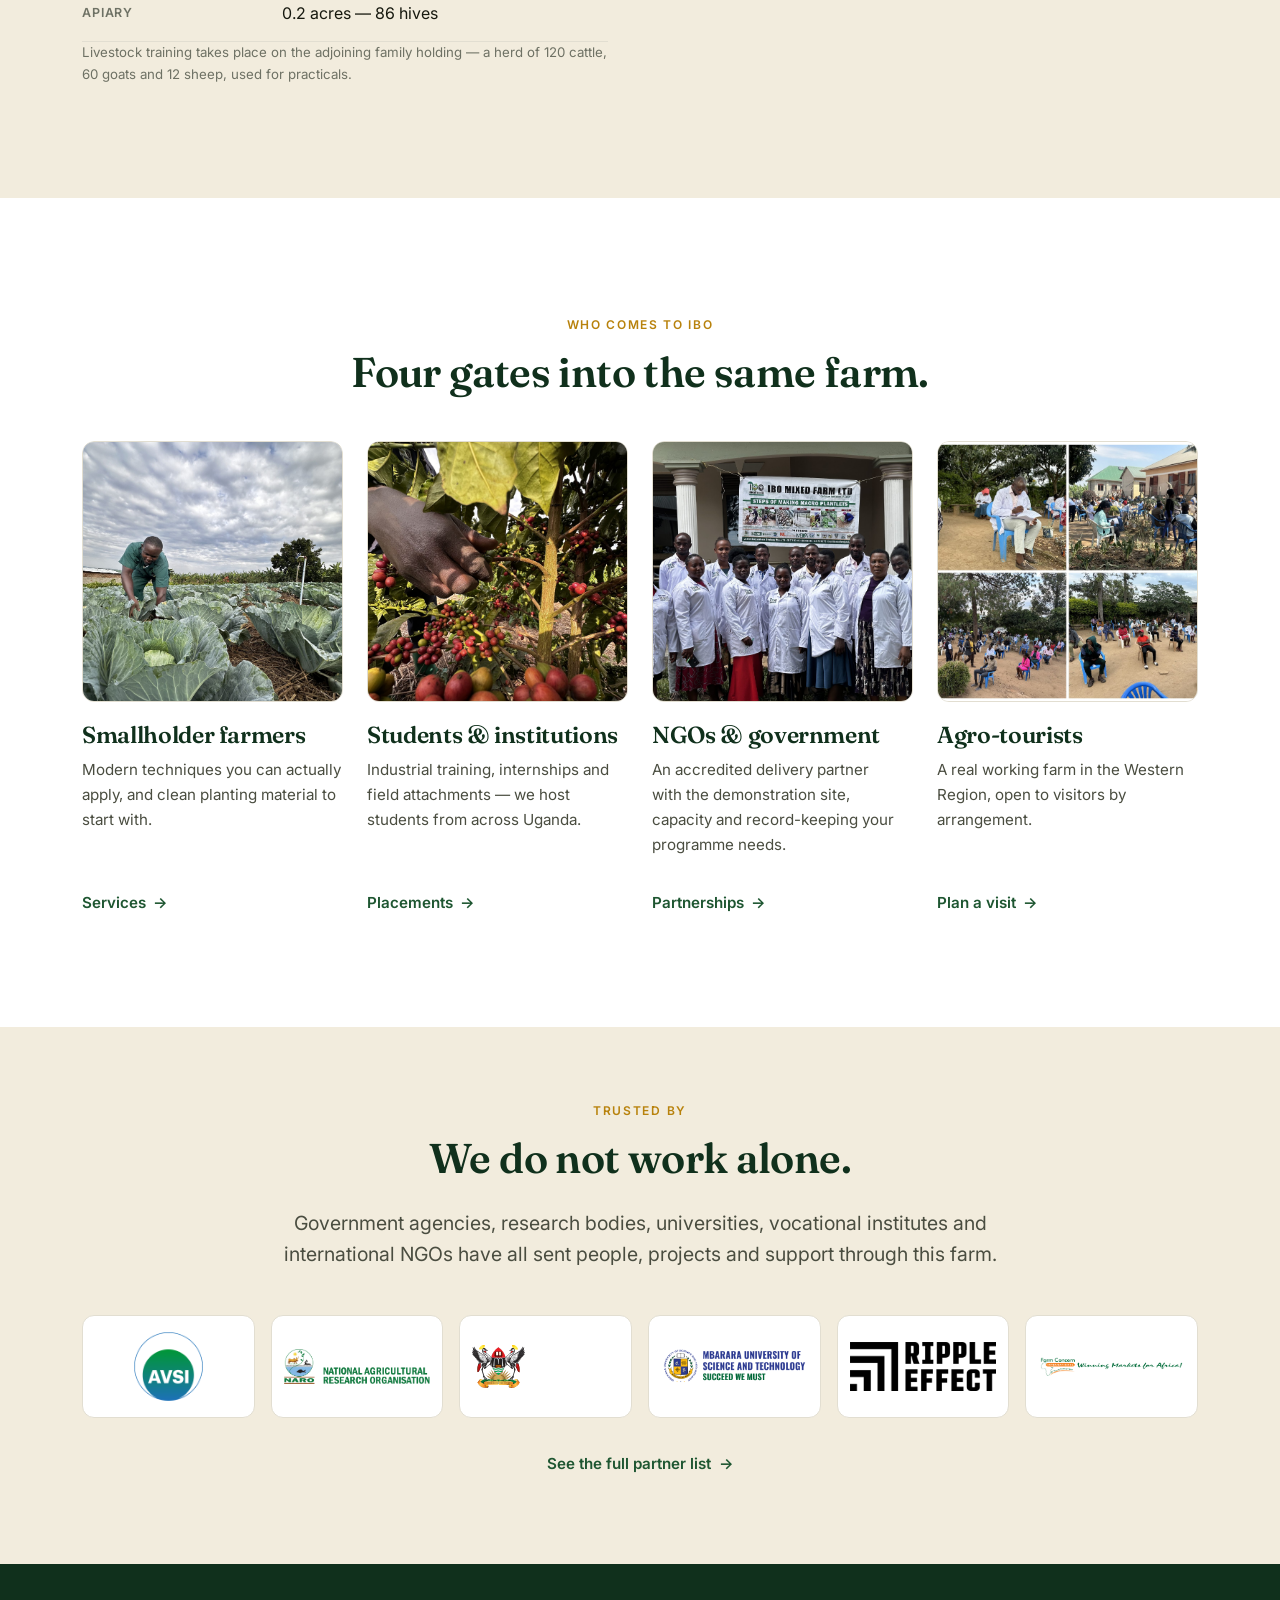
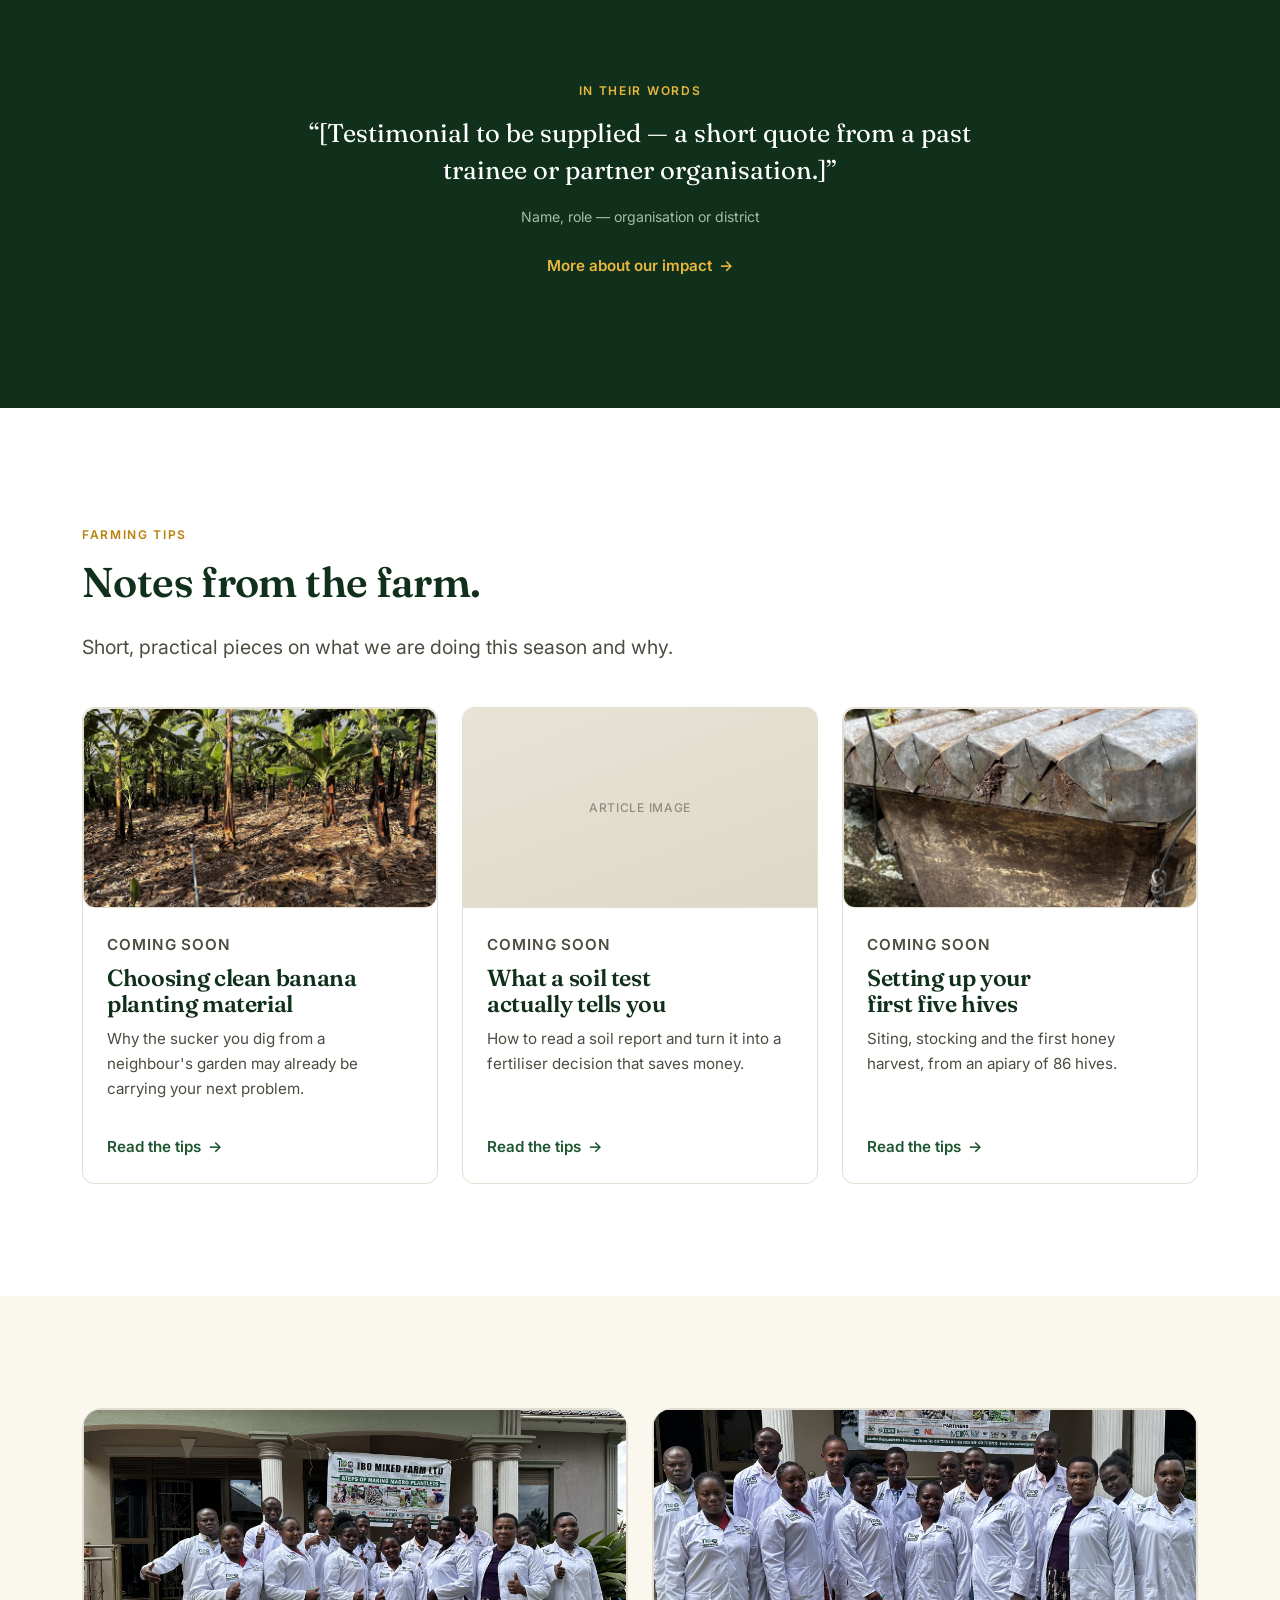
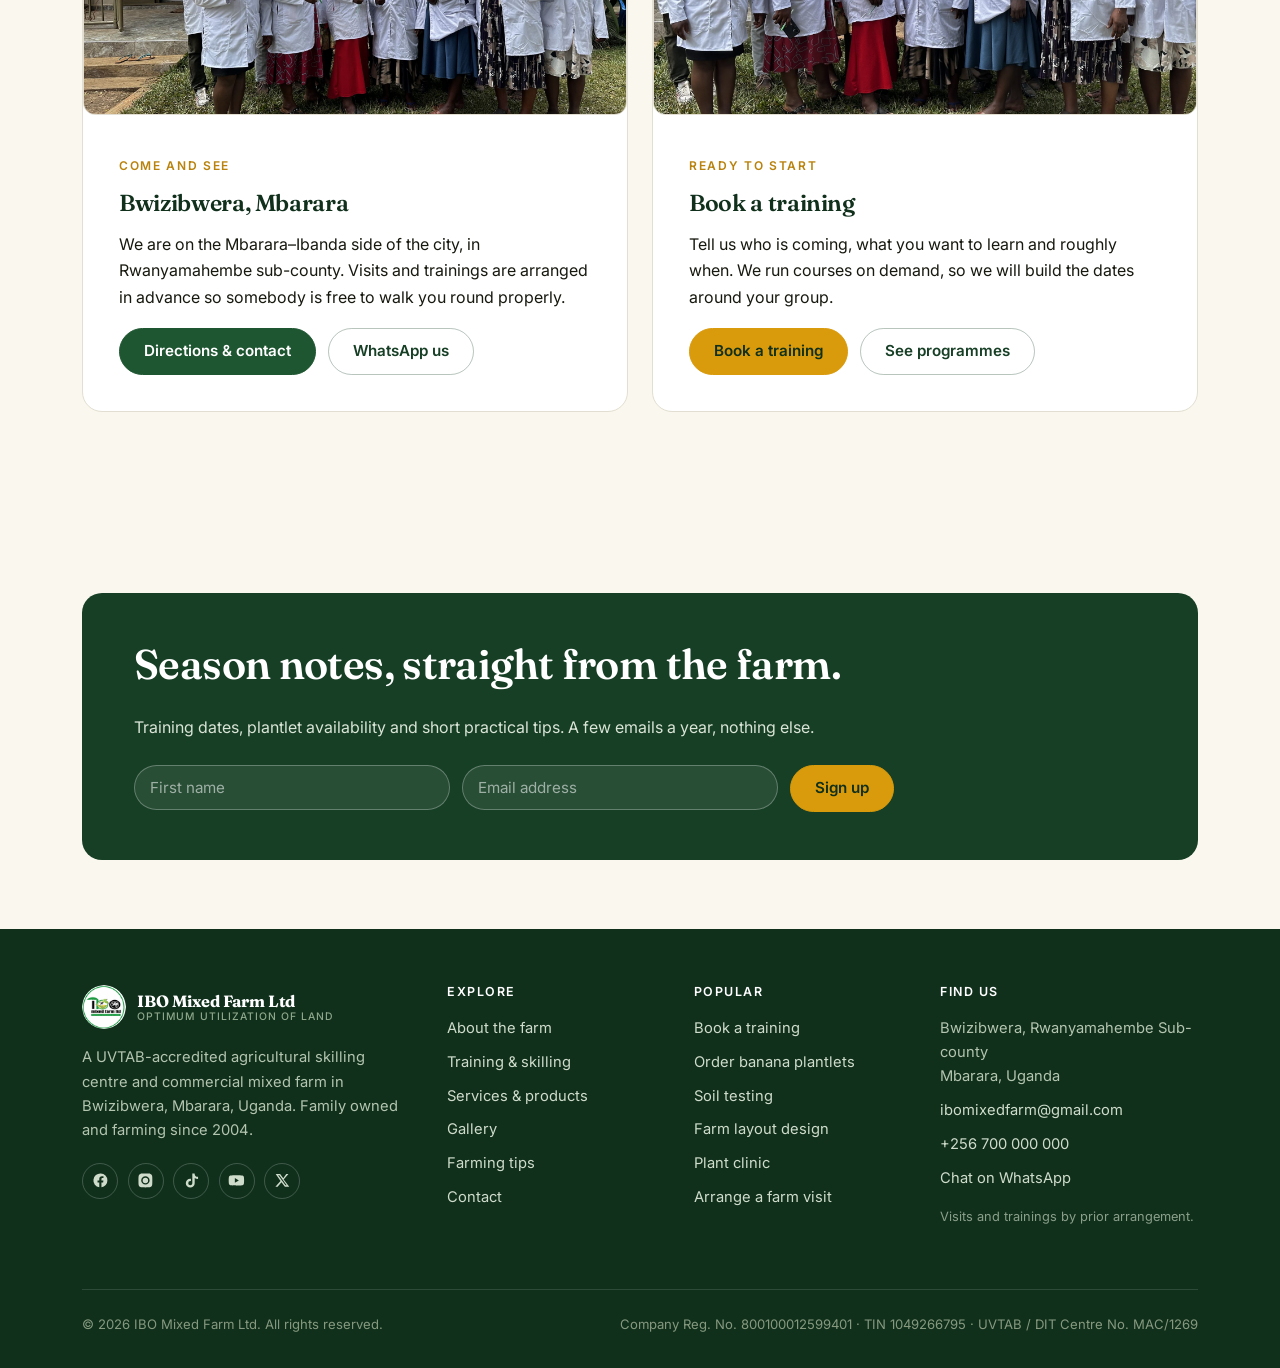
==== commit 5d3cd794: "Add the real logo, homepage partner logos, and fill remaining photos Replaces the green-circle logo " ====
--- a/index.html
+++ b/index.html
@@ -6,6 +6,8 @@
 <title>IBO Mixed Farm Ltd — Agricultural Training &amp; Banana Plantlets | Mbarara, Uganda</title>
 <meta name="description" content="IBO Mixed Farm Ltd is a UVTAB-accredited skilling centre and commercial mixed farm in Bwizibwera, Mbarara. Practical agricultural training, banana macro-propagation plantlets, soil testing, farm layout design and plant clinic services.">
 <link rel="canonical" href="https://www.ibomixfarm.com/">
+<link rel="icon" type="image/png" href="assets/img/favicon-32.png">
+<link rel="apple-touch-icon" href="assets/img/ibo-logo-128.png">
 
 <meta property="og:type" content="website">
 <meta property="og:site_name" content="IBO Mixed Farm Ltd">
@@ -68,7 +70,7 @@
 <header class="site-header">
   <div class="wrap site-header__inner">
     <a class="brand" href="index.html">
-      <span class="ph ph--logo" aria-hidden="true"></span>
+      <img class="brand__logo" src="assets/img/ibo-logo-128.png" alt="" width="44" height="44" aria-hidden="true">
       <span class="brand__text">
         <span class="brand__name">IBO Mixed Farm</span>
         <span class="brand__tag">Optimum Utilization of Land</span>
@@ -418,7 +420,7 @@
         </article>
 
         <article class="card card--plain">
-          <div class="ph ph--1x1" data-label="Photo — partner organisation field day"></div>
+          <div class="photo-frame ph--1x1"><img src="assets/img/farm/gallery-staff-group.jpg" alt="Farm staff and partners gathered at a farm event" loading="lazy"></div>
           <div class="card__body">
             <h3>NGOs &amp; government</h3>
             <p>
@@ -430,7 +432,7 @@
         </article>
 
         <article class="card card--plain">
-          <div class="ph ph--1x1" data-label="Photo — visitors touring the farm"></div>
+          <div class="photo-frame ph--1x1"><img src="assets/img/farm/gallery-certificate-ceremony.jpg" alt="Visitors gathered at the farm" loading="lazy"></div>
           <div class="card__body">
             <h3>Agro-tourists</h3>
             <p>
@@ -458,12 +460,12 @@
       </div>
 
       <div class="logo-wall reveal" aria-label="Partner organisations">
-        <div class="ph" data-label="Partner logo"></div>
-        <div class="ph" data-label="Partner logo"></div>
-        <div class="ph" data-label="Partner logo"></div>
-        <div class="ph" data-label="Partner logo"></div>
-        <div class="ph" data-label="Partner logo"></div>
-        <div class="ph" data-label="Partner logo"></div>
+        <a class="logo-tile" href="https://avsi.org" target="_blank" rel="noopener" title="AVSI Foundation"><img src="assets/img/partners/avsi.png" alt="AVSI Foundation logo" loading="lazy"></a>
+        <a class="logo-tile" href="https://naro.go.ug" target="_blank" rel="noopener" title="National Agricultural Research Organisation (NARO)"><img src="assets/img/partners/naro.png" alt="NARO logo" loading="lazy"></a>
+        <a class="logo-tile" href="https://www.mak.ac.ug" target="_blank" rel="noopener" title="Makerere University"><img src="assets/img/partners/makerere.svg" alt="Makerere University logo" loading="lazy"></a>
+        <a class="logo-tile" href="https://www.must.ac.ug" target="_blank" rel="noopener" title="Mbarara University of Science and Technology"><img src="assets/img/partners/must.png" alt="Mbarara University of Science and Technology logo" loading="lazy"></a>
+        <a class="logo-tile" href="https://rippleeffect.org" target="_blank" rel="noopener" title="Ripple Effect"><img src="assets/img/partners/ripple-effect.webp" alt="Ripple Effect logo" loading="lazy"></a>
+        <a class="logo-tile" href="https://farmconcern.org" target="_blank" rel="noopener" title="Farm Concern International"><img src="assets/img/partners/farm-concern.png" alt="Farm Concern International logo" loading="lazy"></a>
       </div>
 
       <p class="center" style="margin-top:2rem">
@@ -534,7 +536,7 @@
     <div class="wrap">
       <div class="grid grid--2-lg">
         <div class="feature-card reveal">
-          <div class="ph ph--16x9 ph--flush" data-label="Photo — farm entrance and signage"></div>
+          <div class="photo-frame ph--16x9 ph--flush"><img src="assets/img/farm/gallery-exhibition-stand.jpg" alt="The IBO Mixed Farm banner outside the farm office" loading="lazy"></div>
           <div class="feature-card__body">
             <span class="eyebrow">Come and see</span>
             <h3>Bwizibwera, Mbarara</h3>
@@ -551,7 +553,7 @@
         </div>
 
         <div class="feature-card reveal">
-          <div class="ph ph--16x9 ph--flush" data-label="Photo — certificate award ceremony"></div>
+          <div class="photo-frame ph--16x9 ph--flush"><img src="assets/img/farm/about-graduation-ceremony.jpg" alt="IBO Mixed Farm staff and trainees gathered at the farm office" loading="lazy"></div>
           <div class="feature-card__body">
             <span class="eyebrow">Ready to start</span>
             <h3>Book a training</h3>
@@ -599,7 +601,7 @@
     <div class="footer__grid">
       <div class="footer__brand">
         <a class="brand" href="index.html">
-          <span class="ph ph--logo" aria-hidden="true"></span>
+          <img class="brand__logo" src="assets/img/ibo-logo-128.png" alt="" width="44" height="44" aria-hidden="true">
           <span class="brand__text">
             <span class="brand__name">IBO Mixed Farm Ltd</span>
             <span class="brand__tag">Optimum Utilization of Land</span>
--- a/assets/css/style.css
+++ b/assets/css/style.css
@@ -422,6 +422,15 @@
   border-radius: 0;
   background: linear-gradient(150deg, #2c4a33 0%, #1a3222 55%, #24402a 100%);
   color: #a9bda9;
+}
+
+.brand__logo {
+  width: 44px;
+  height: 44px;
+  flex: 0 0 44px;
+  border-radius: 50%;
+  object-fit: cover;
+  display: block;
 }
 
 /* Logo mark placeholder */
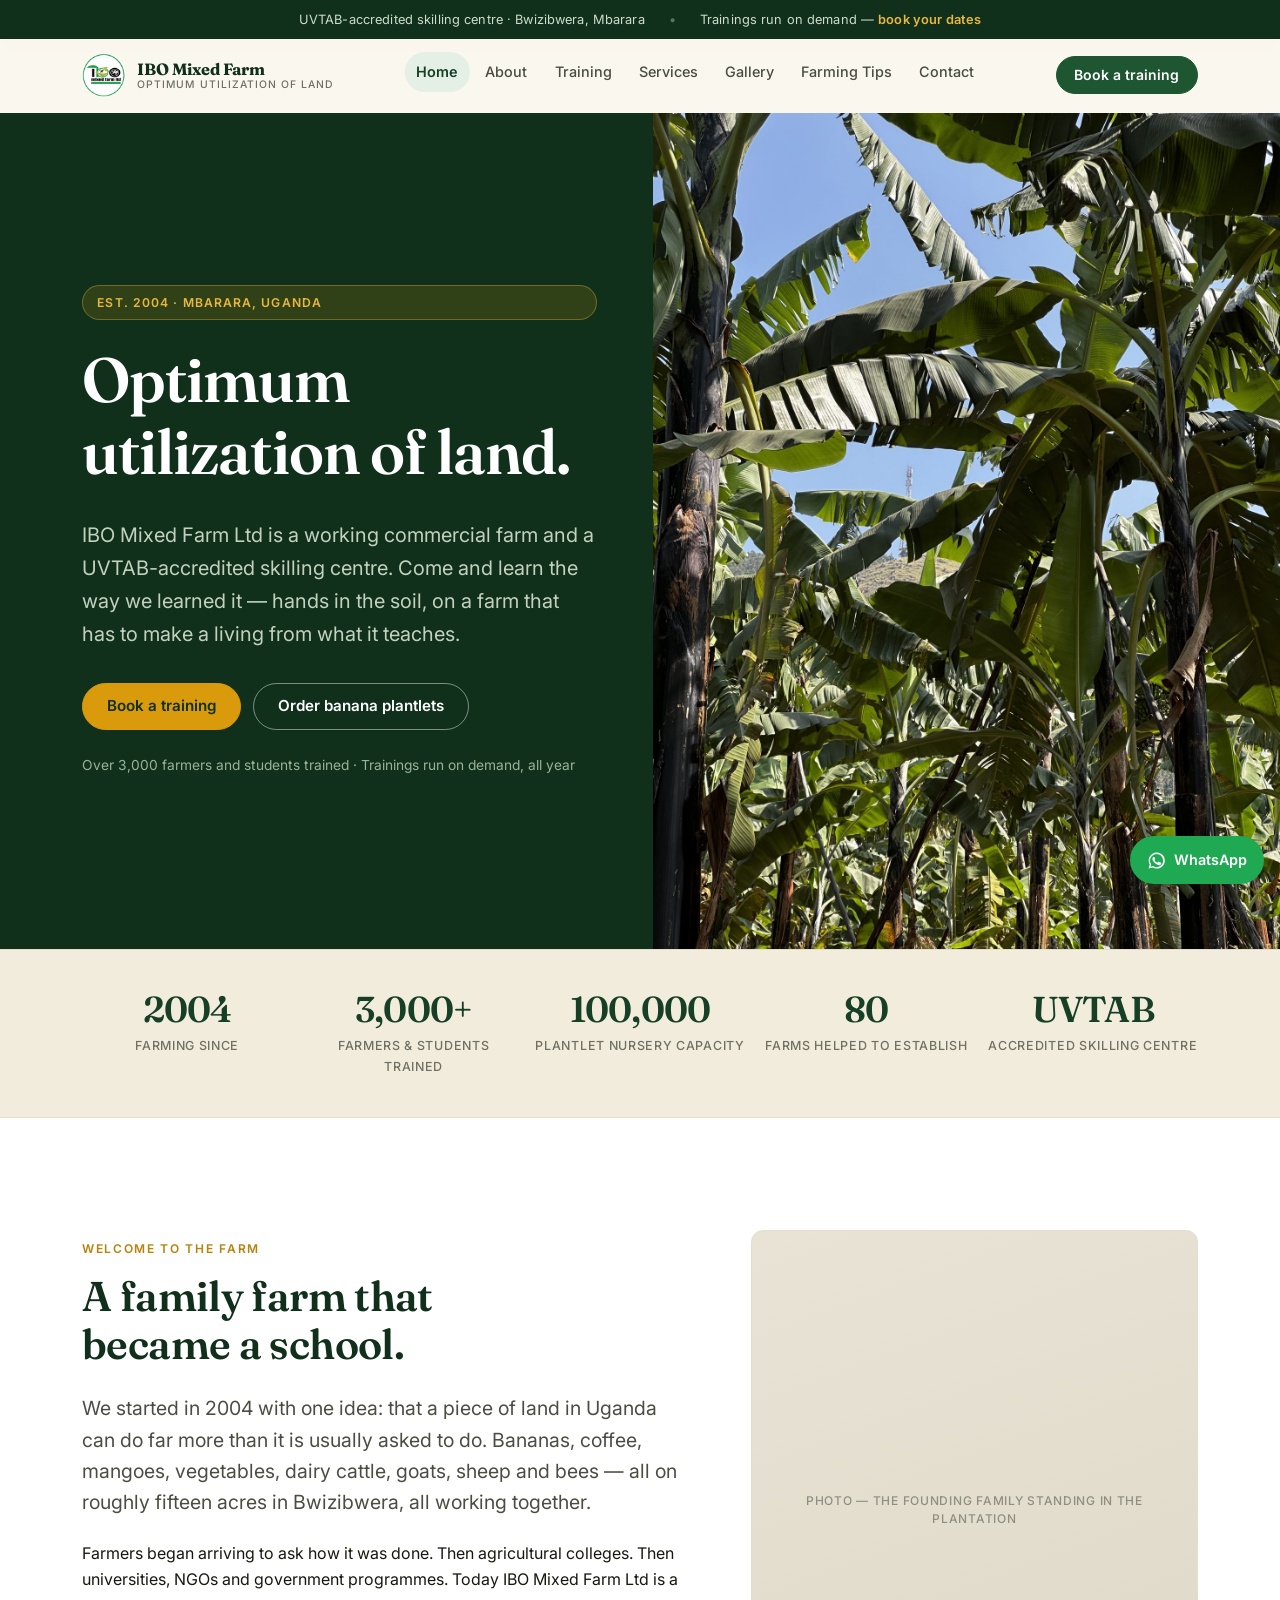
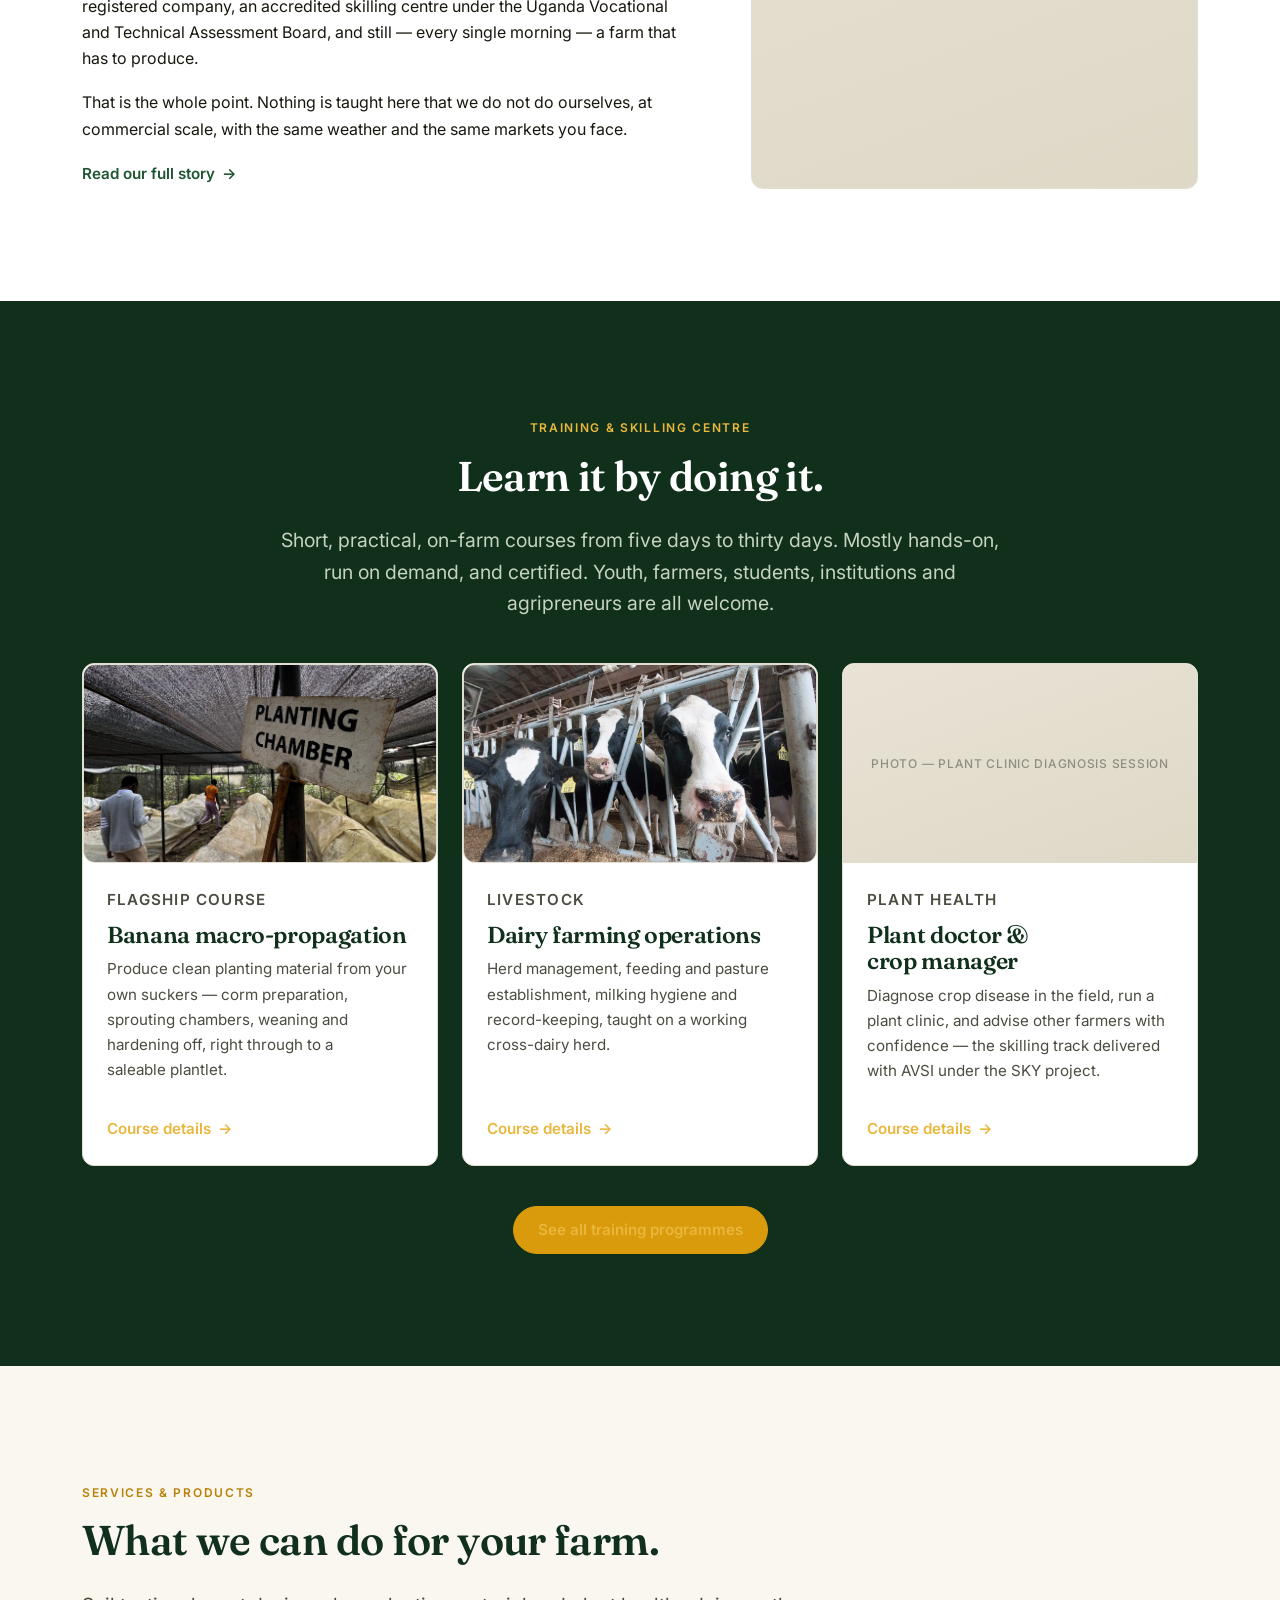
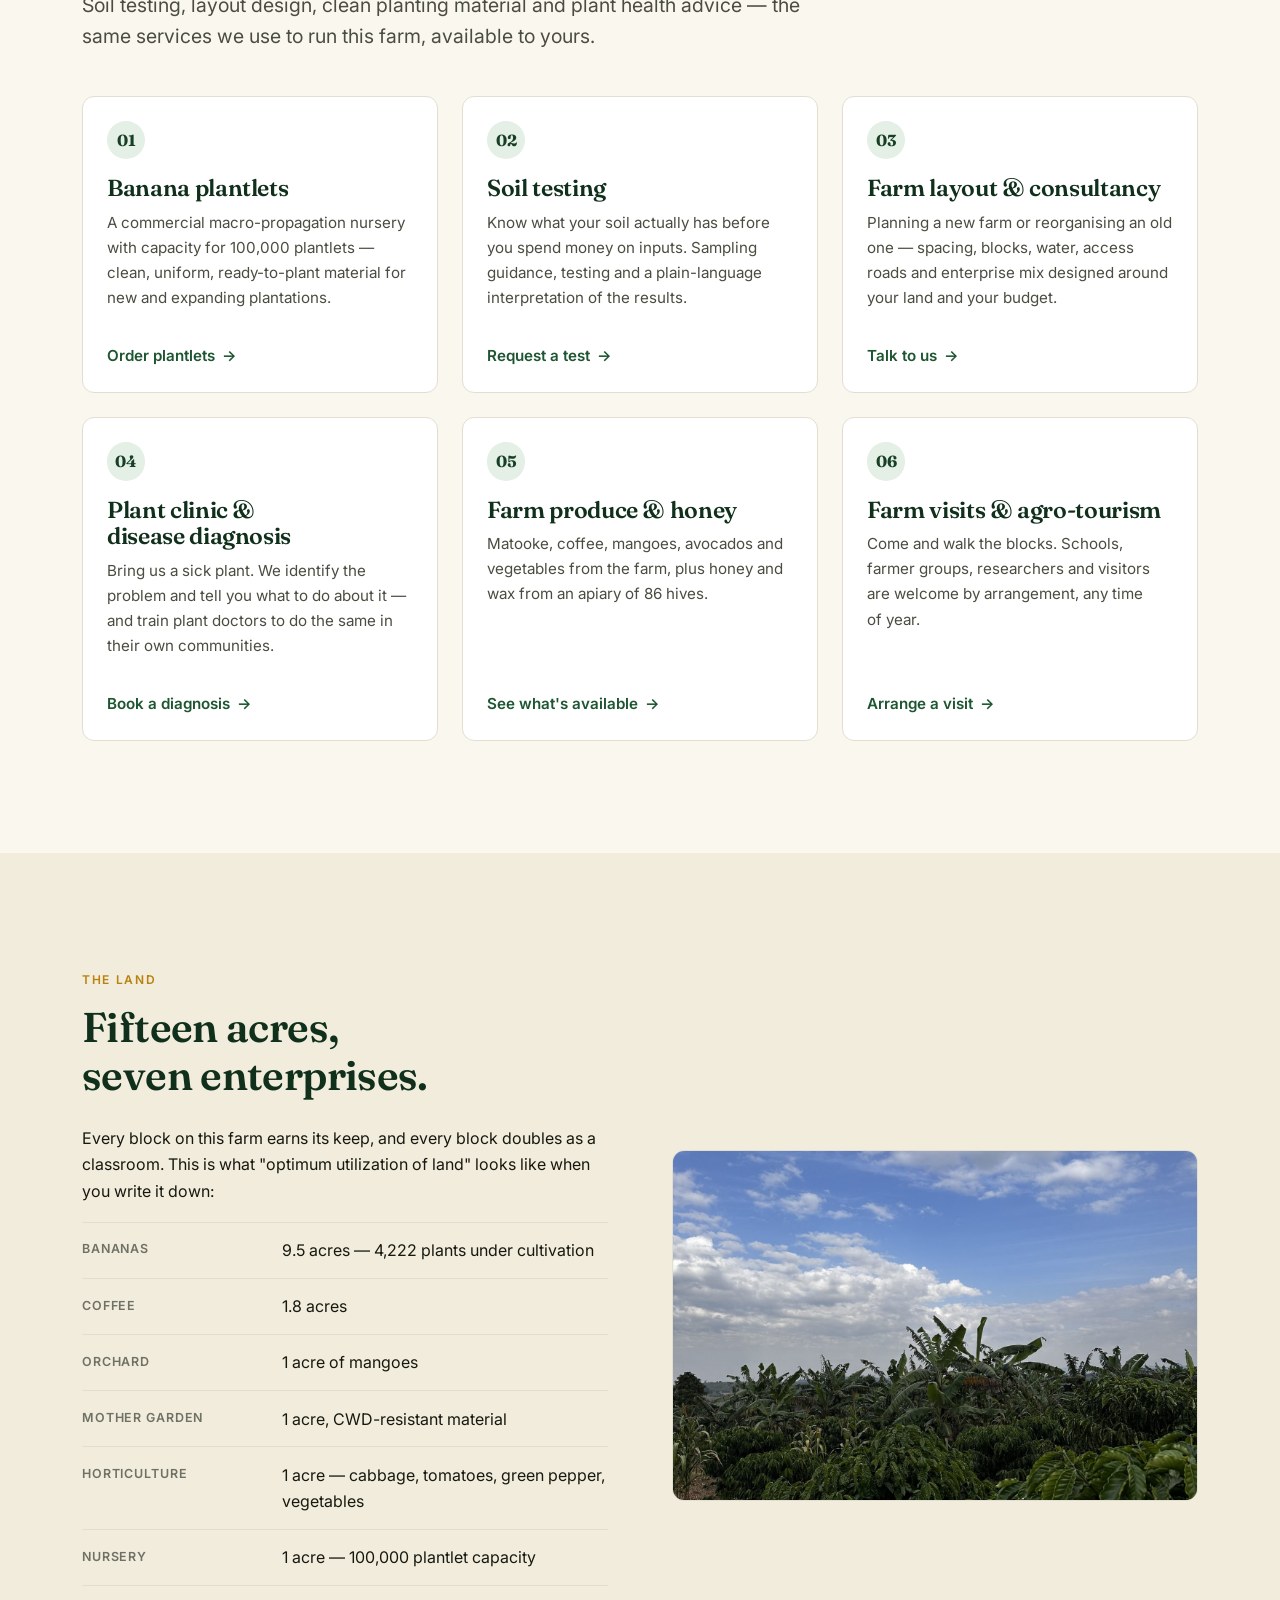
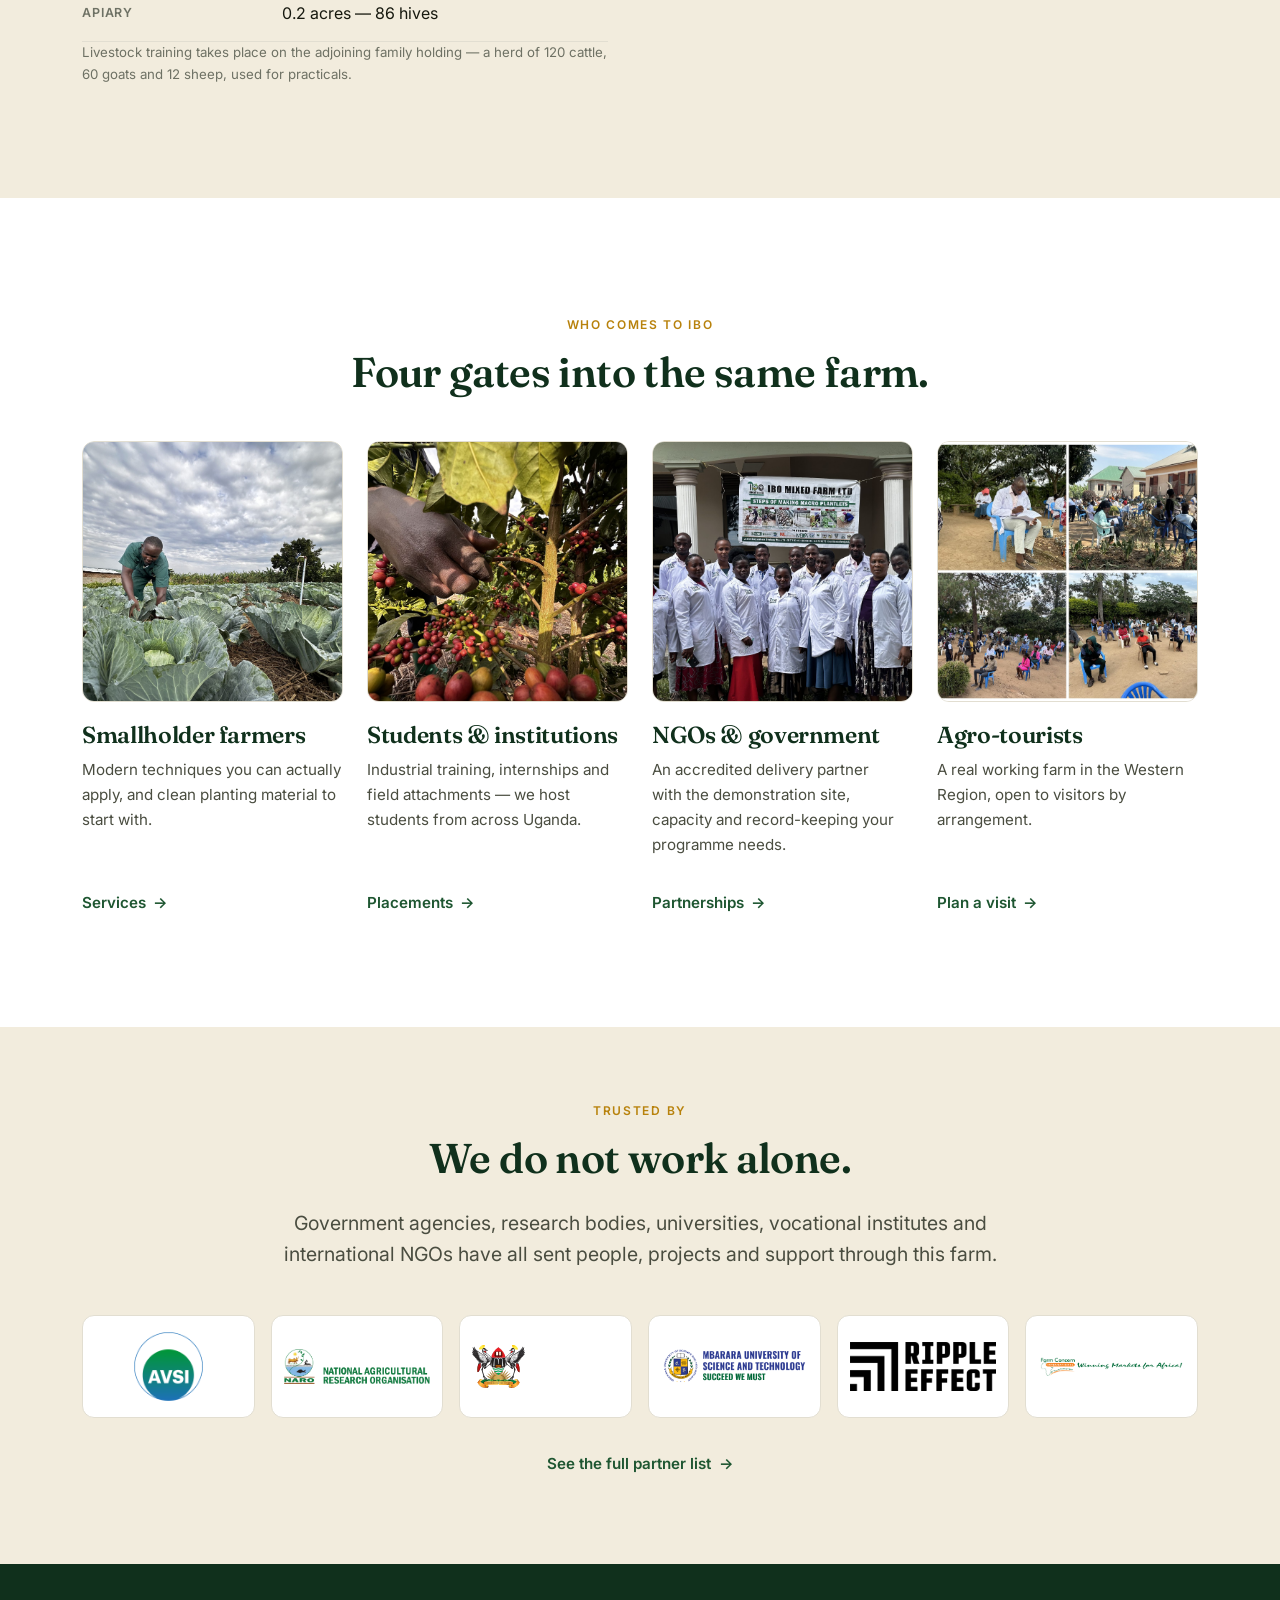
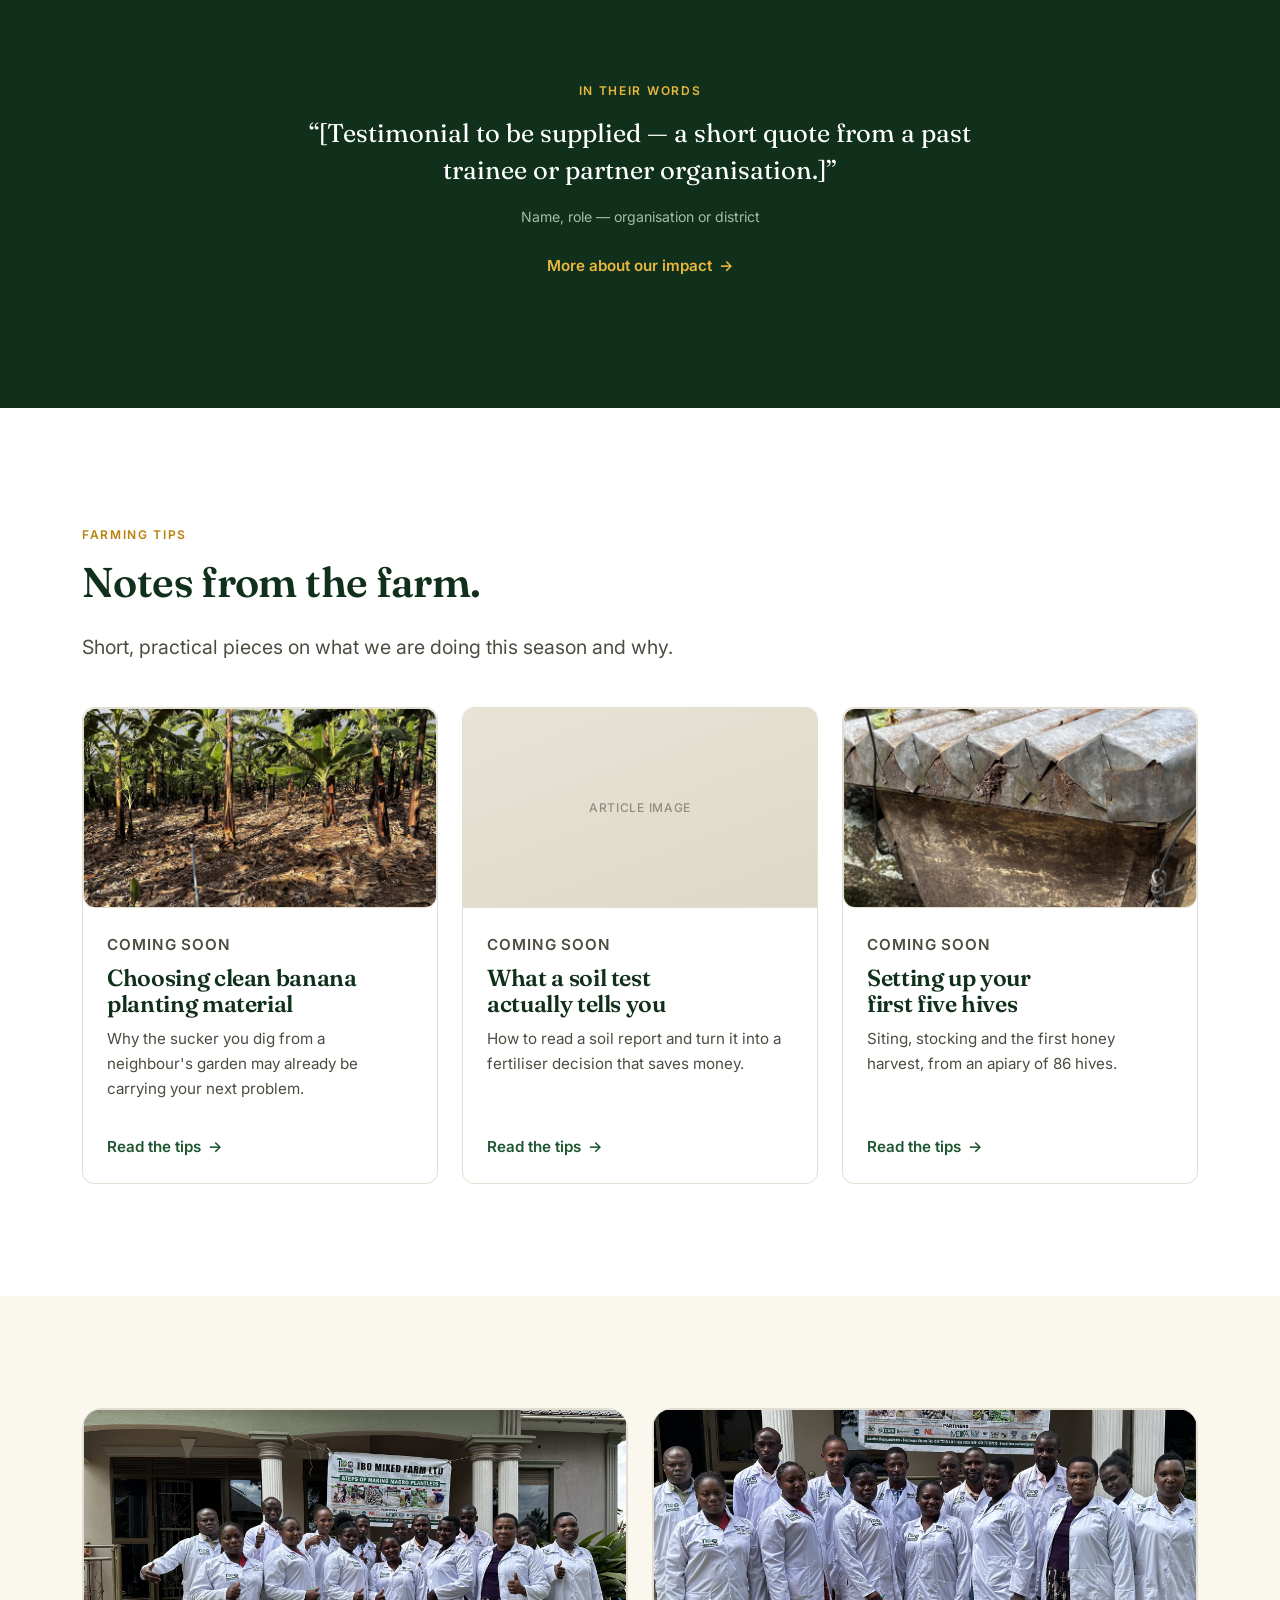
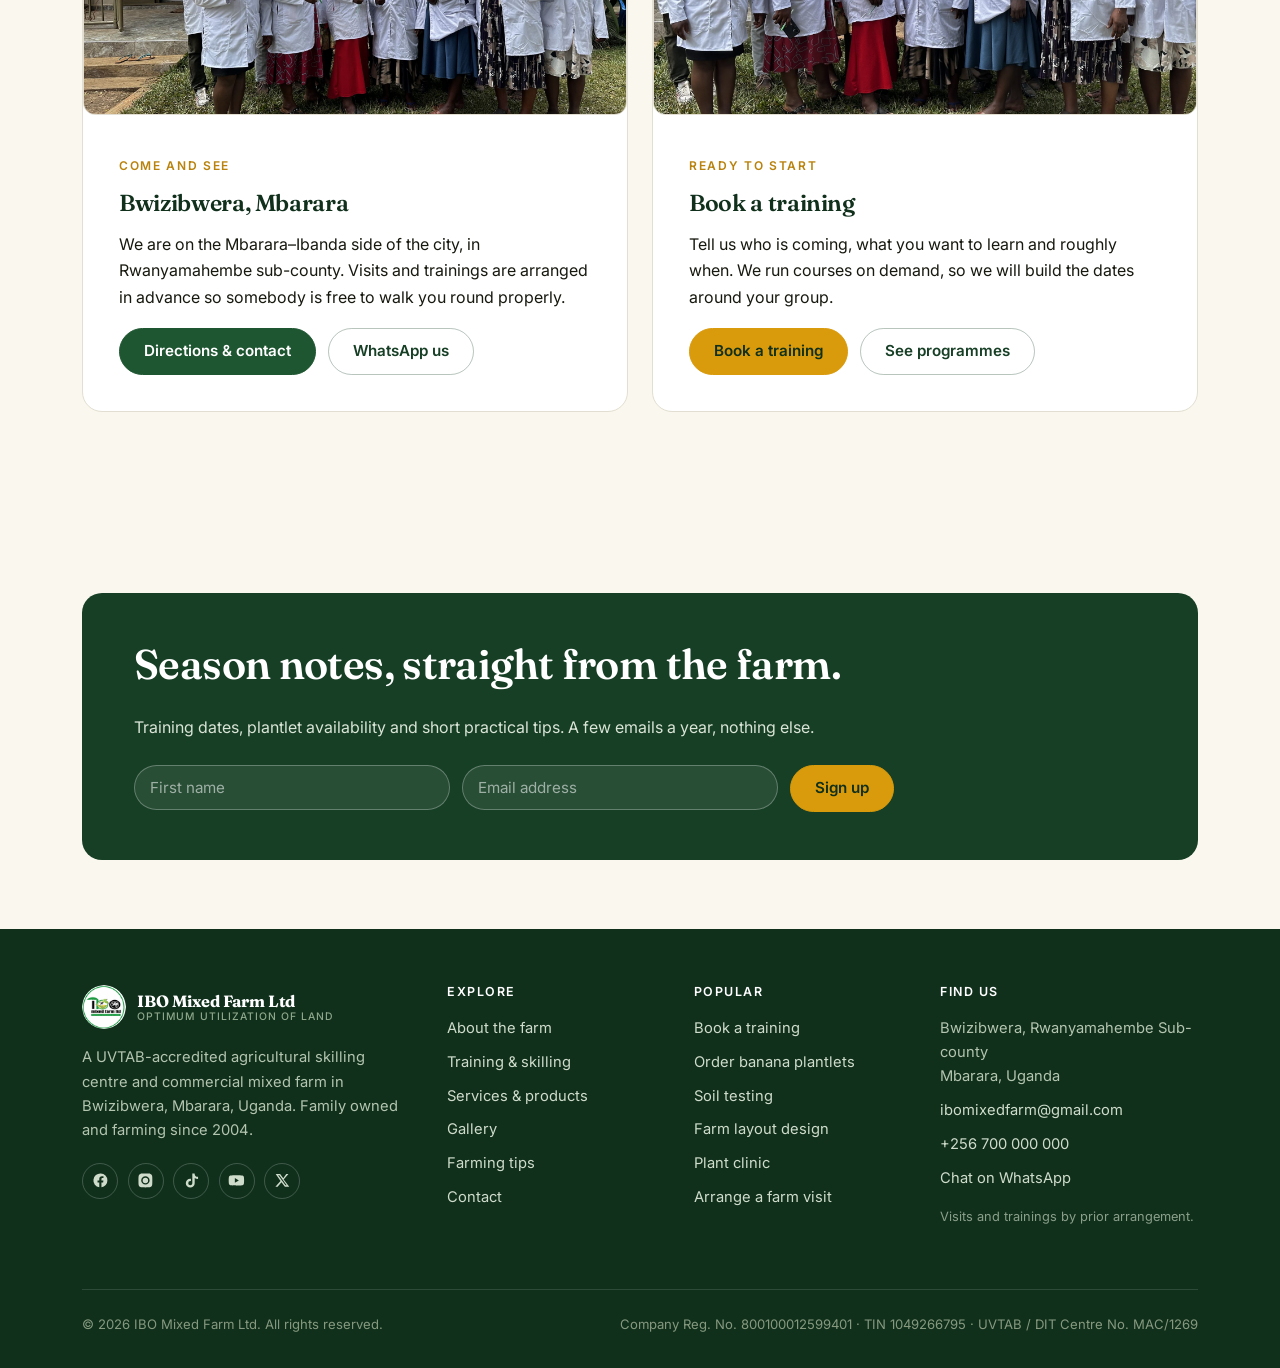
==== commit 8f9886f3: "Fill 5 more placeholders with vetted stock photos Sources CC-licensed stock (credited in assets/img/" ====
--- a/index.html
+++ b/index.html
@@ -230,7 +230,7 @@
         </article>
 
         <article class="card">
-          <div class="ph ph--16x9 ph--flush" data-label="Photo — dairy shed practical session"></div>
+          <div class="photo-frame ph--16x9 ph--flush"><img src="assets/img/farm/stock-dairy-shed.jpg" alt="Dairy cattle in a milking shed" loading="lazy"></div>
           <div class="card__body">
             <p class="card__meta">Livestock</p>
             <h3>Dairy farming operations</h3>
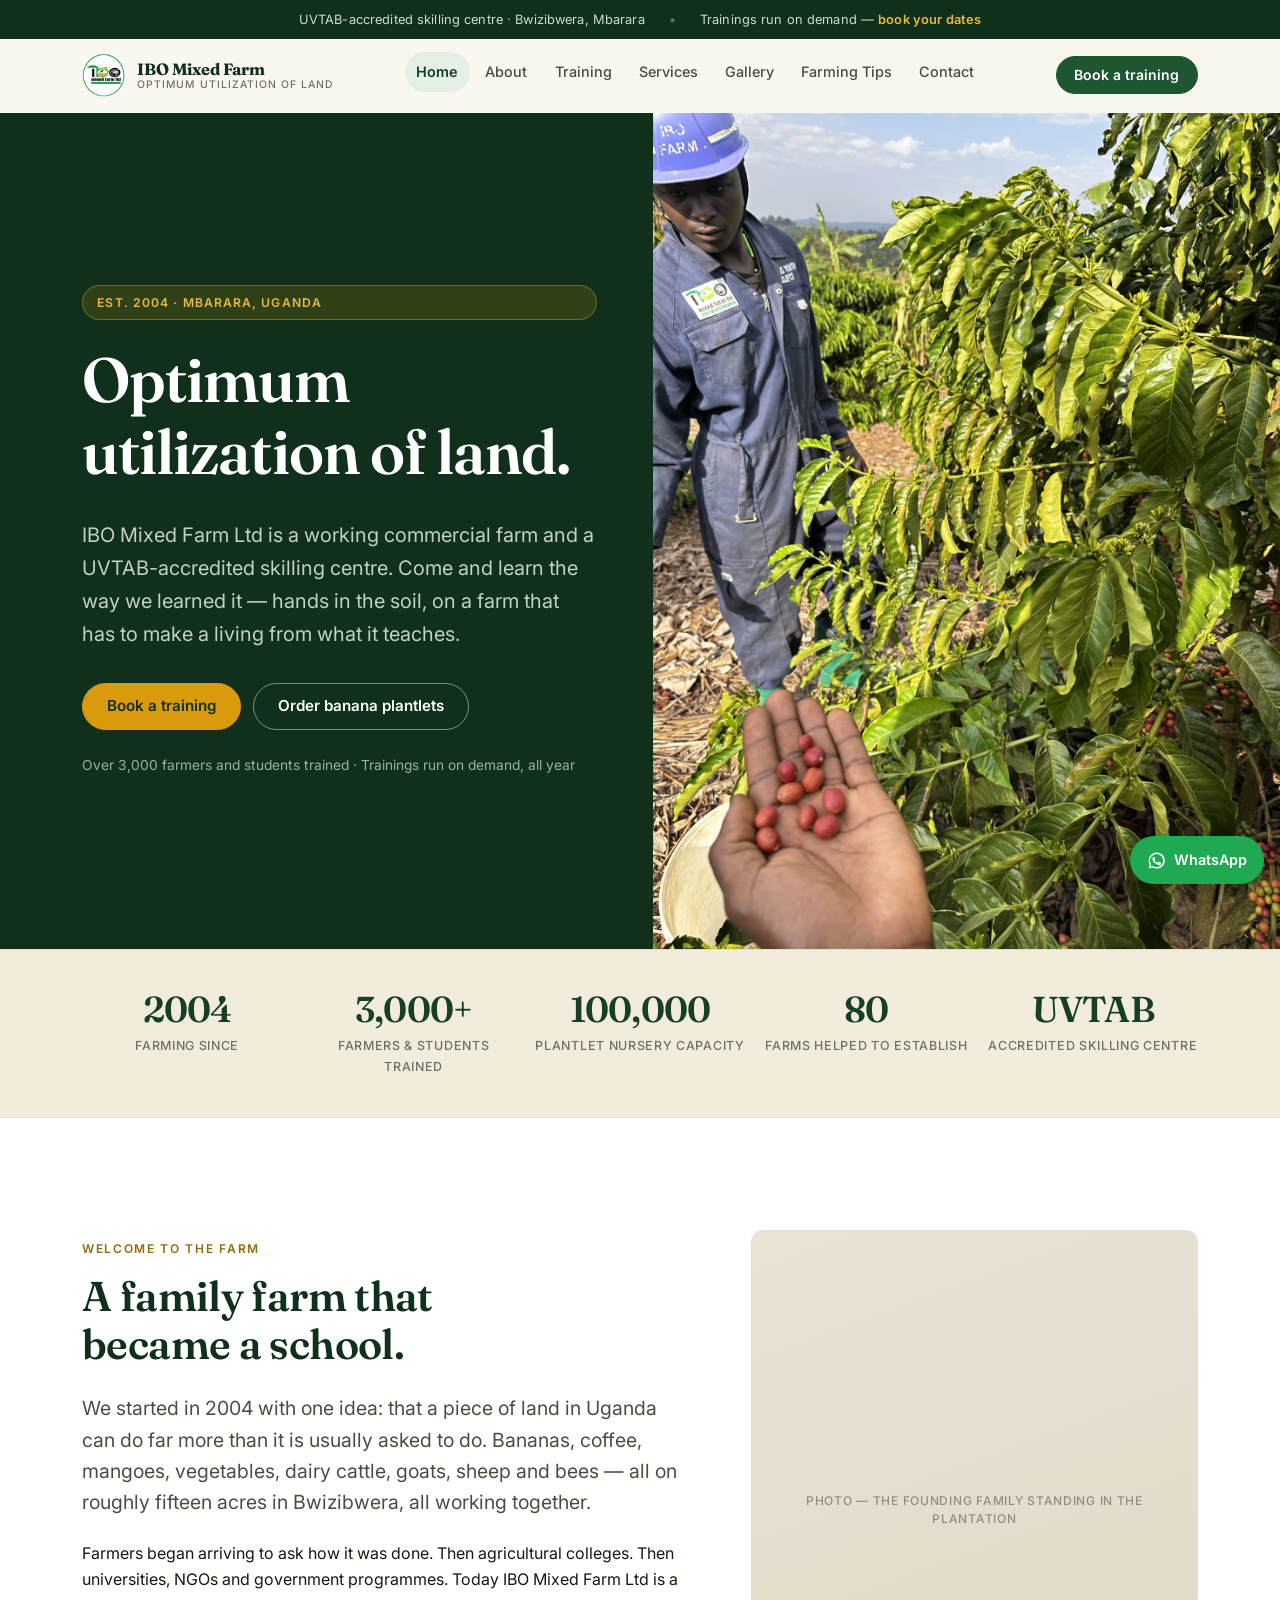
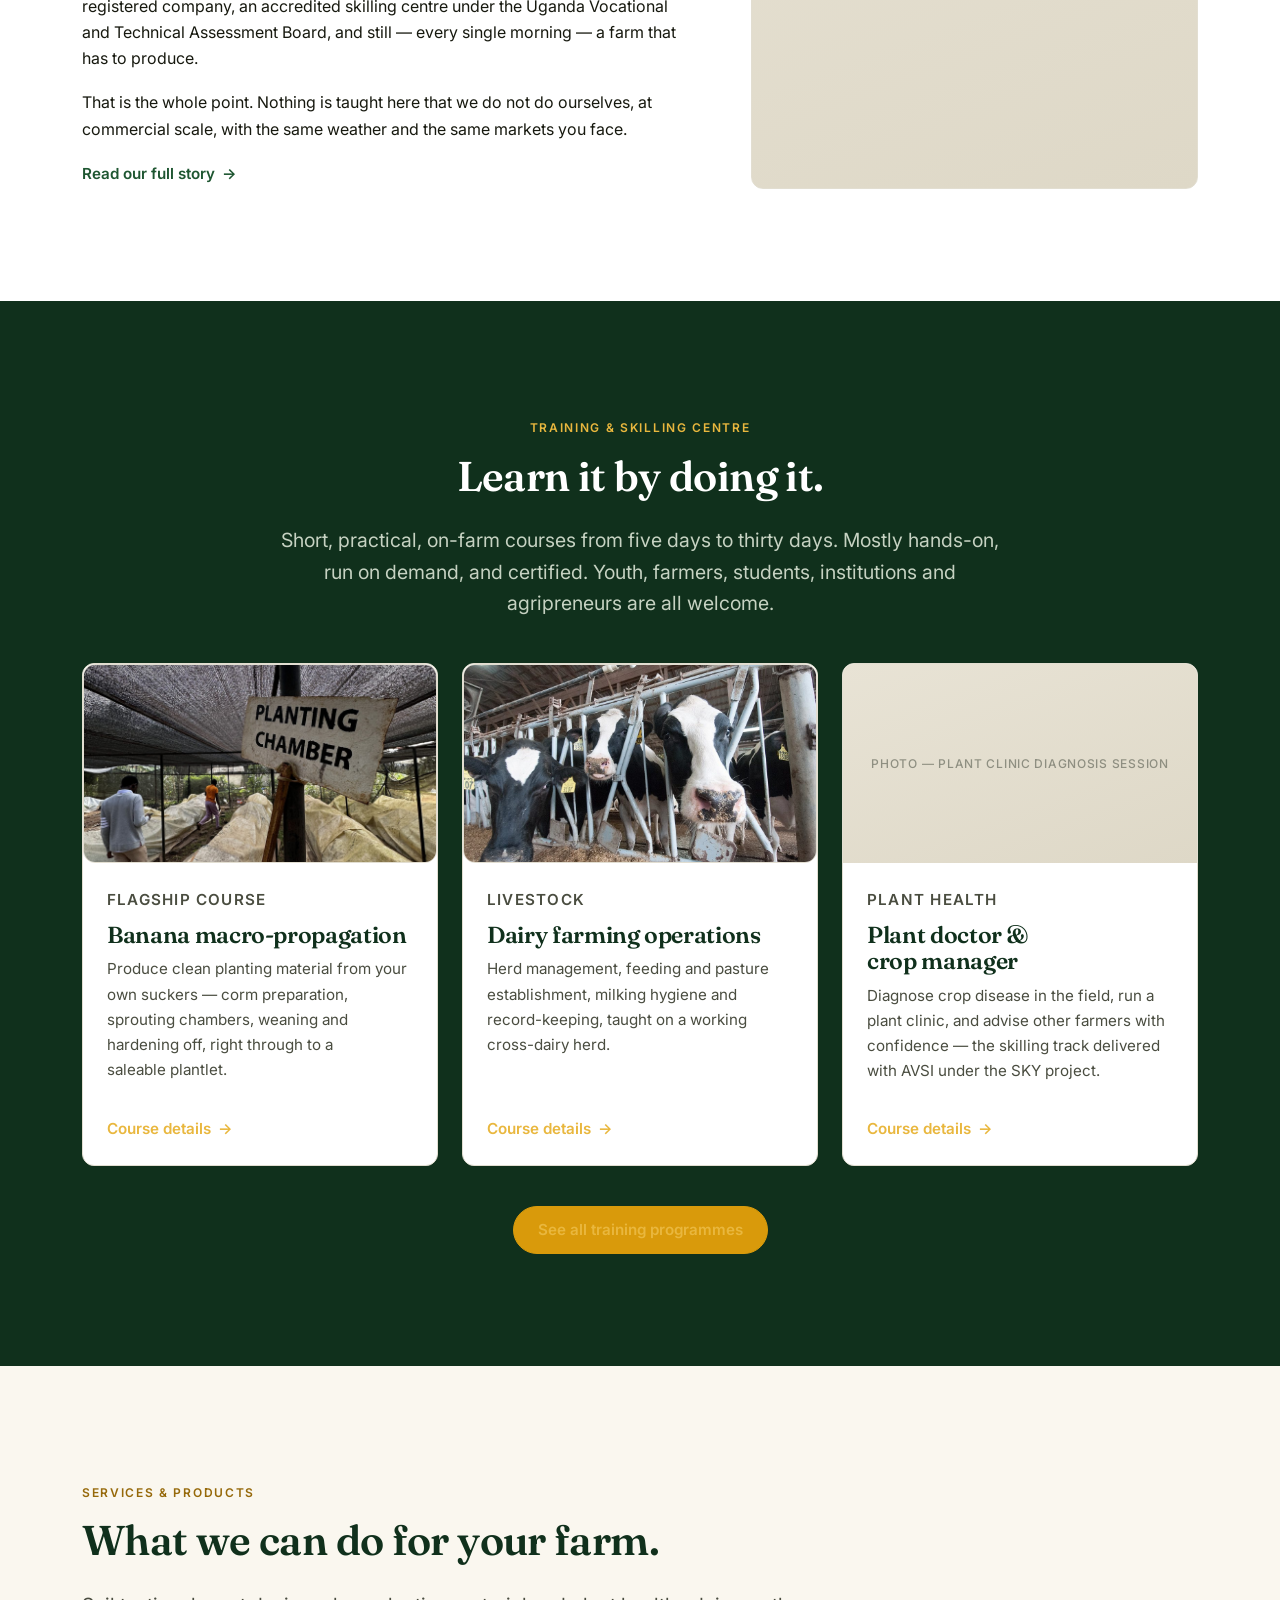
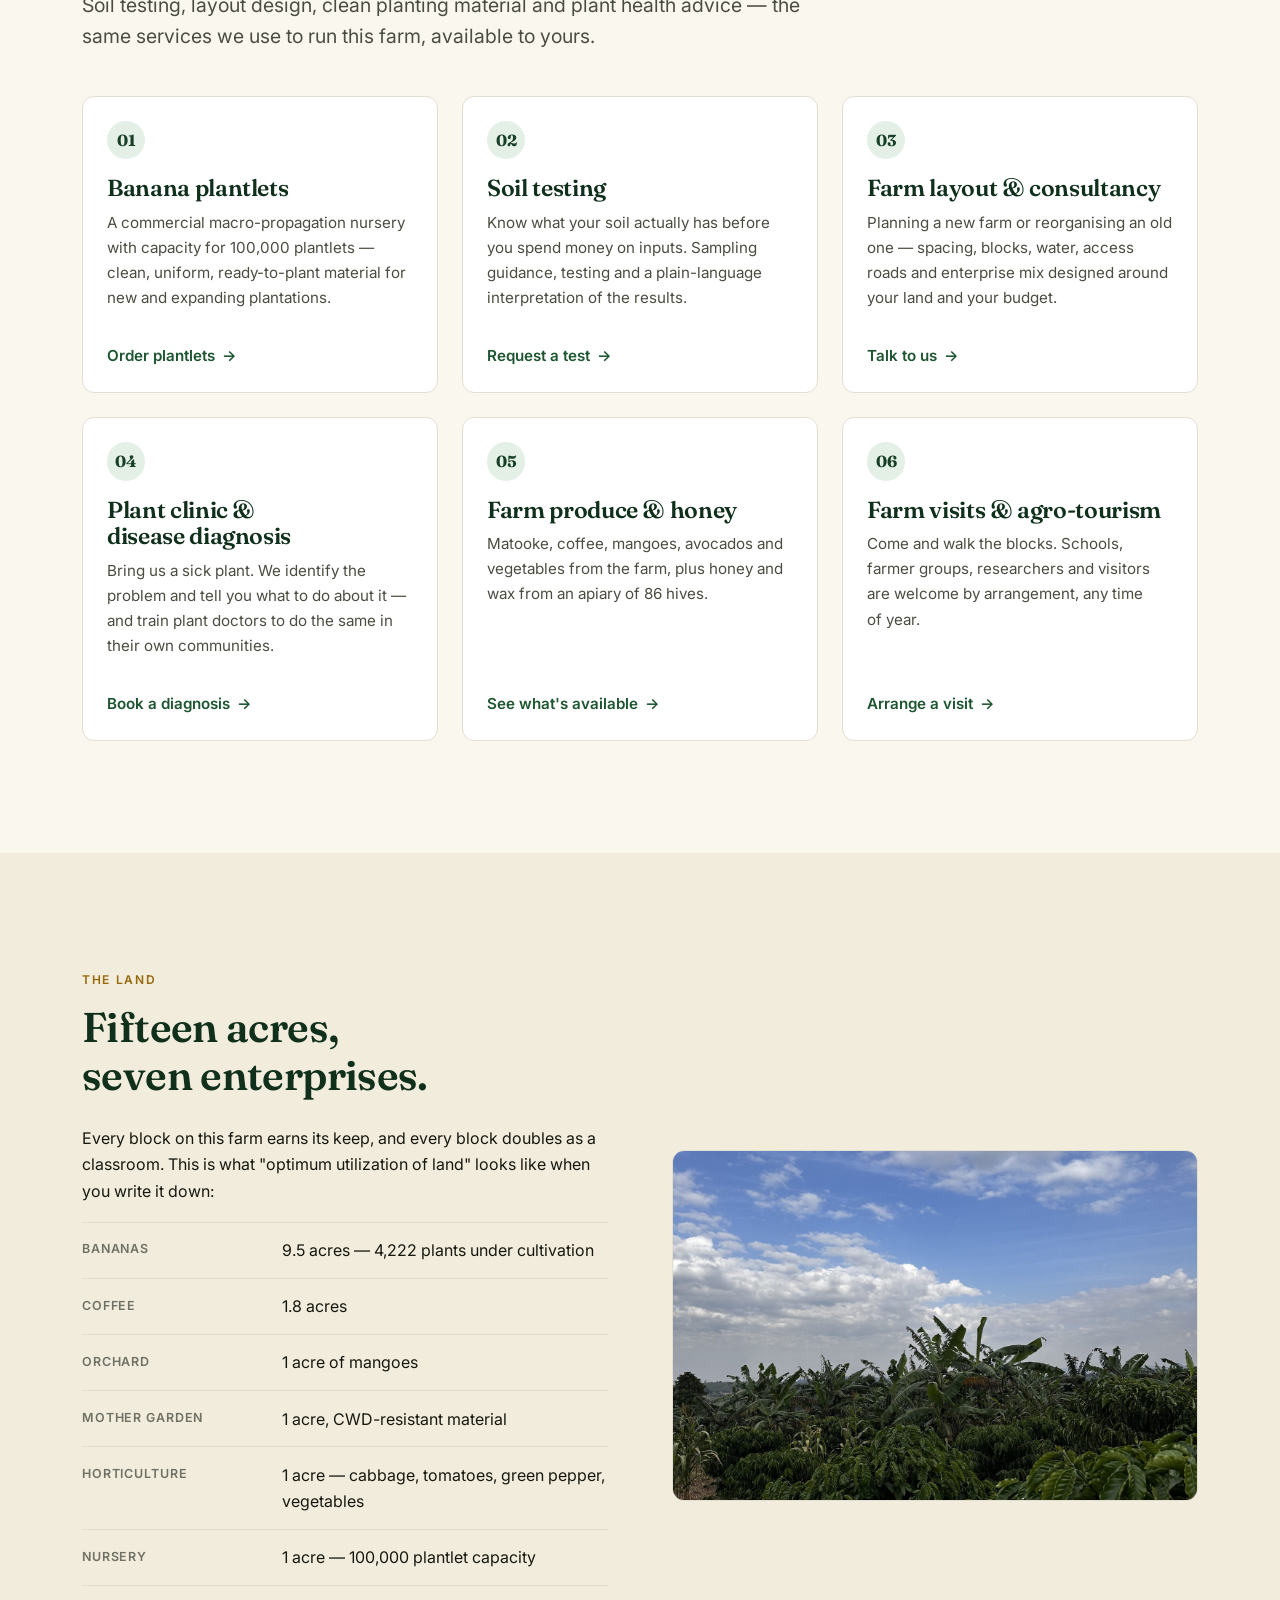
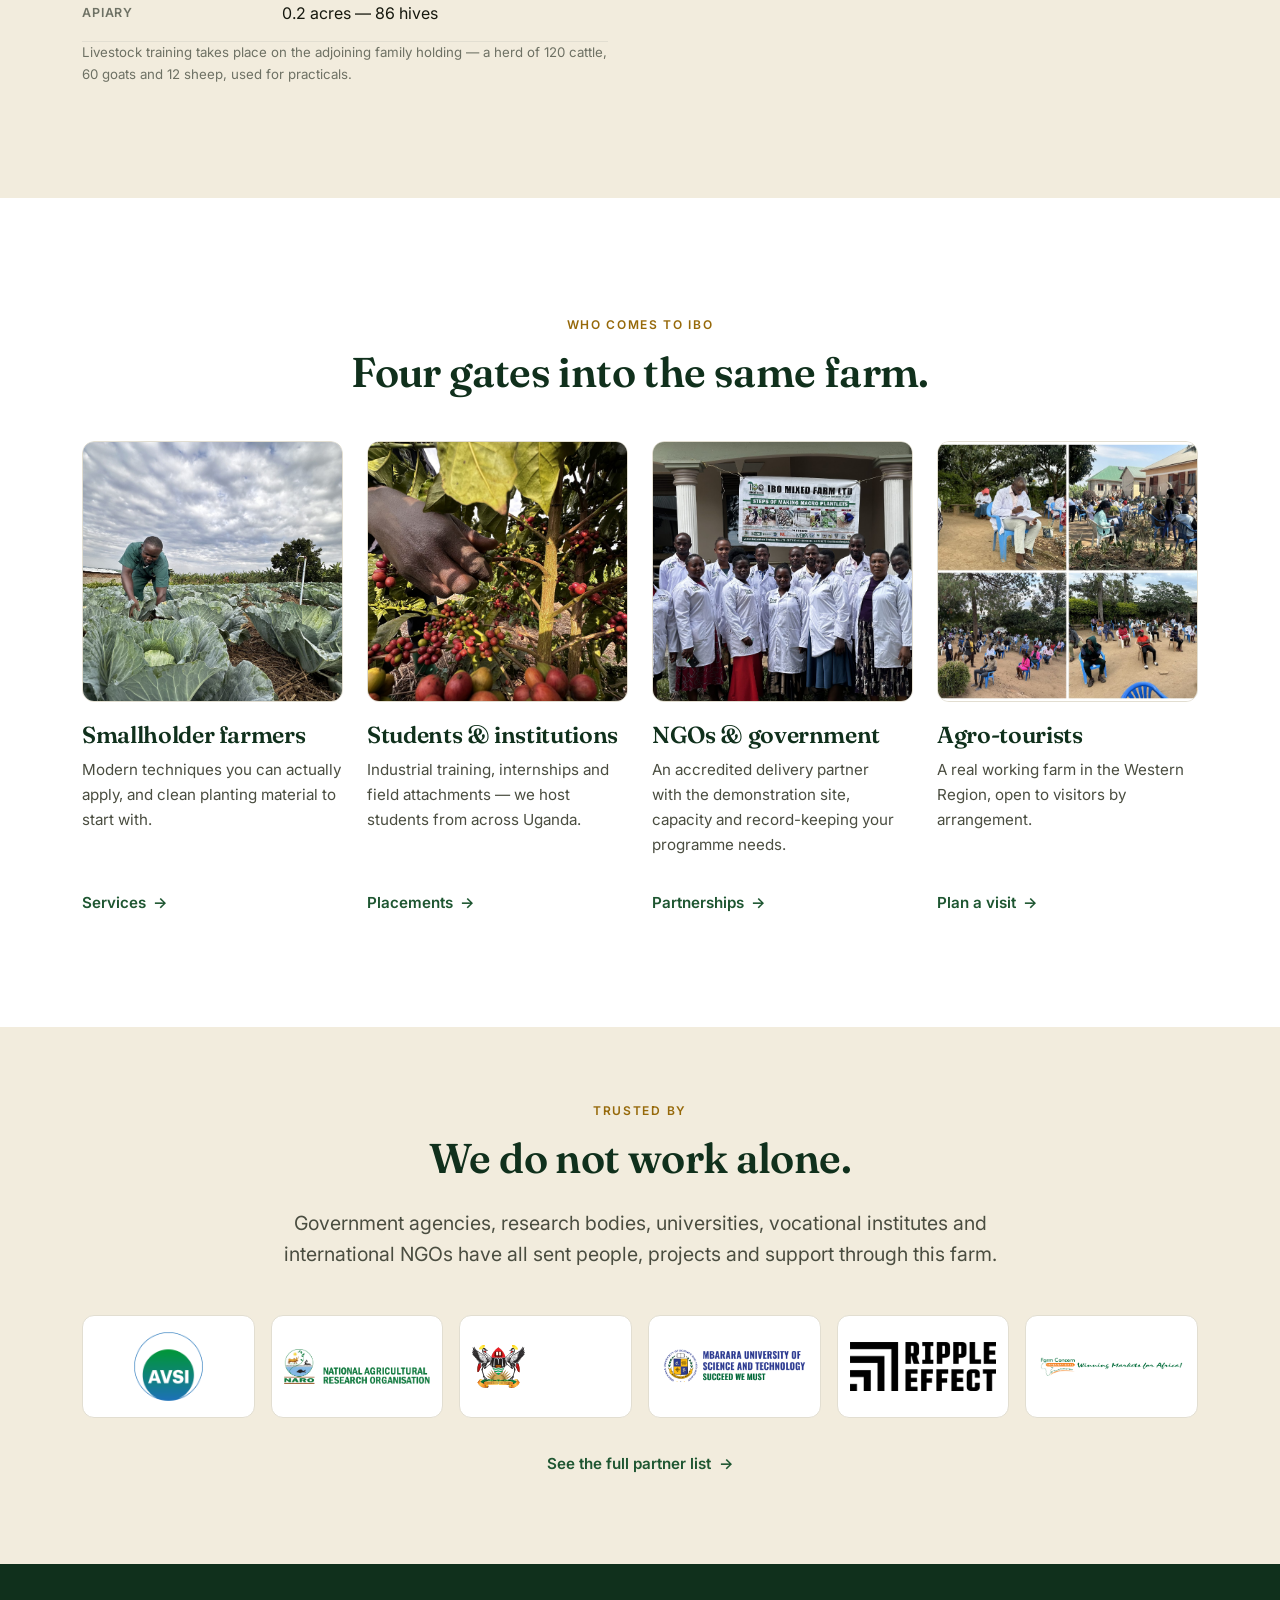
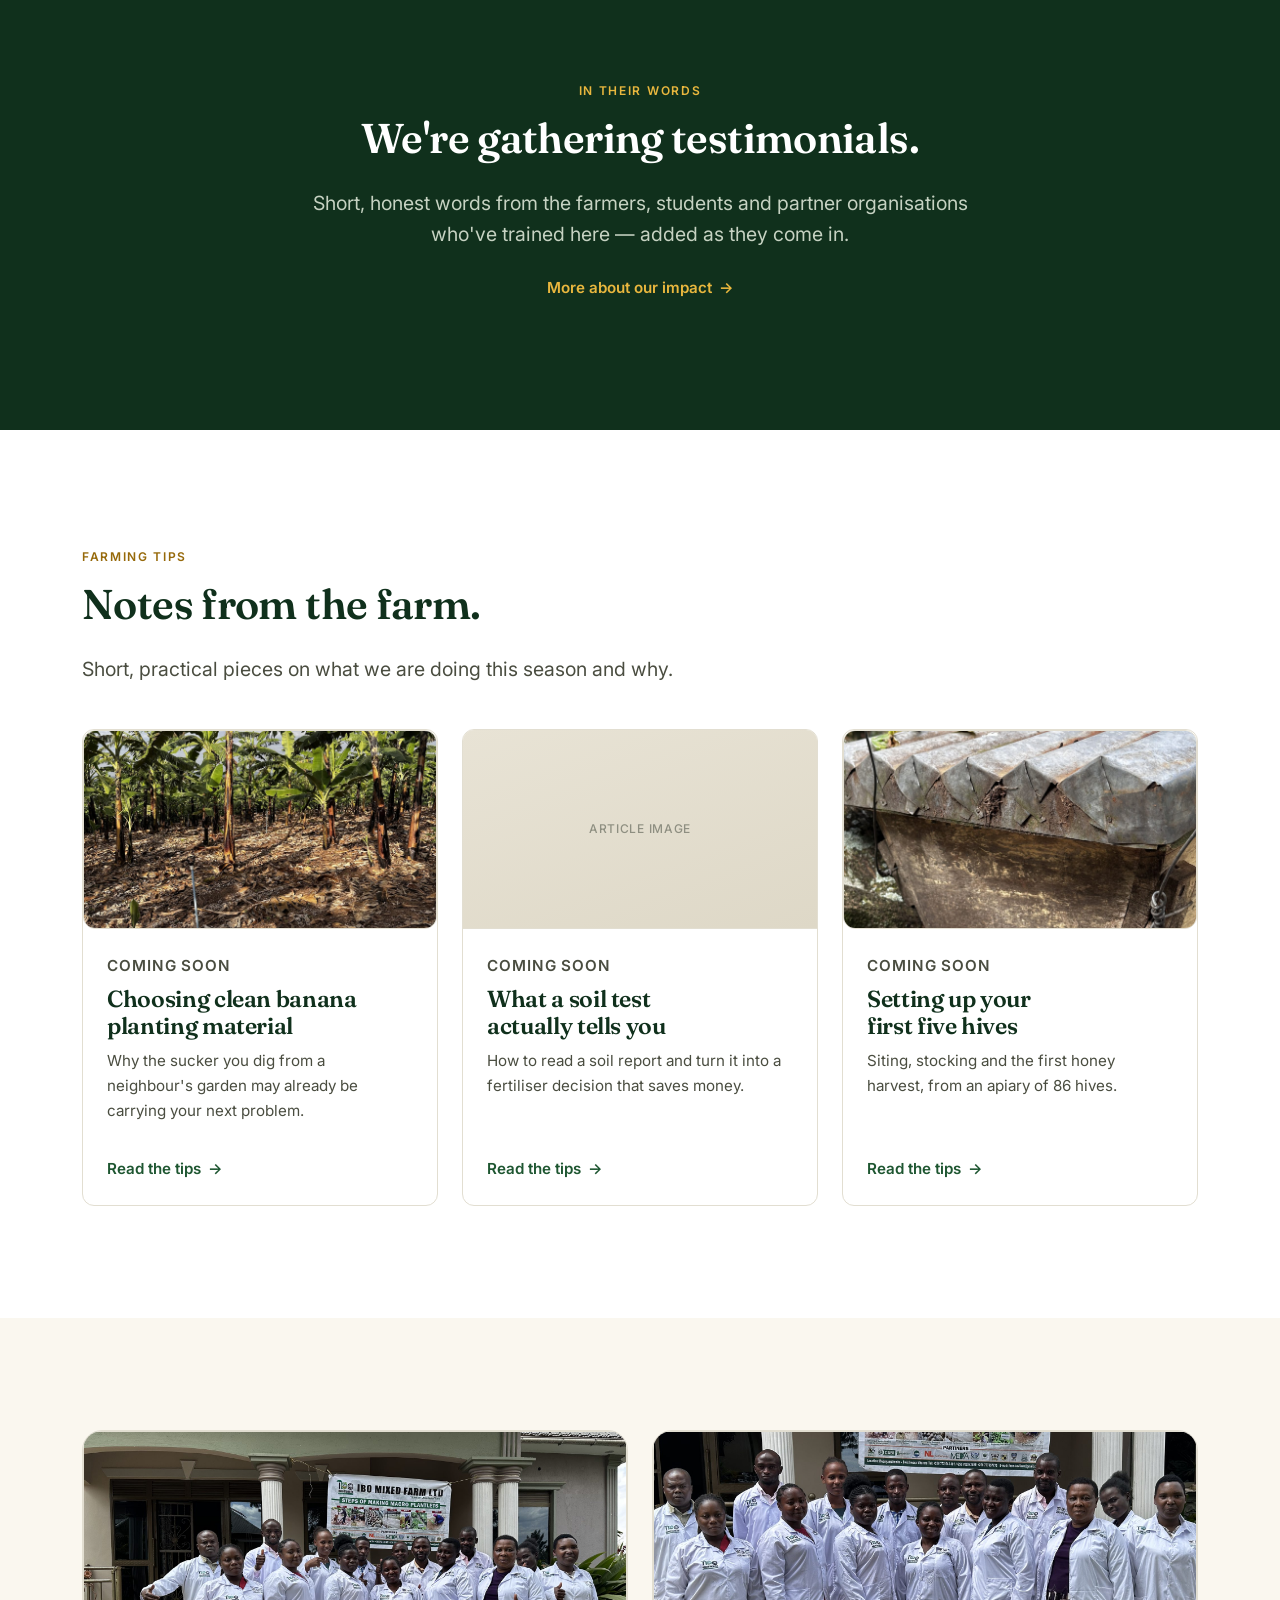
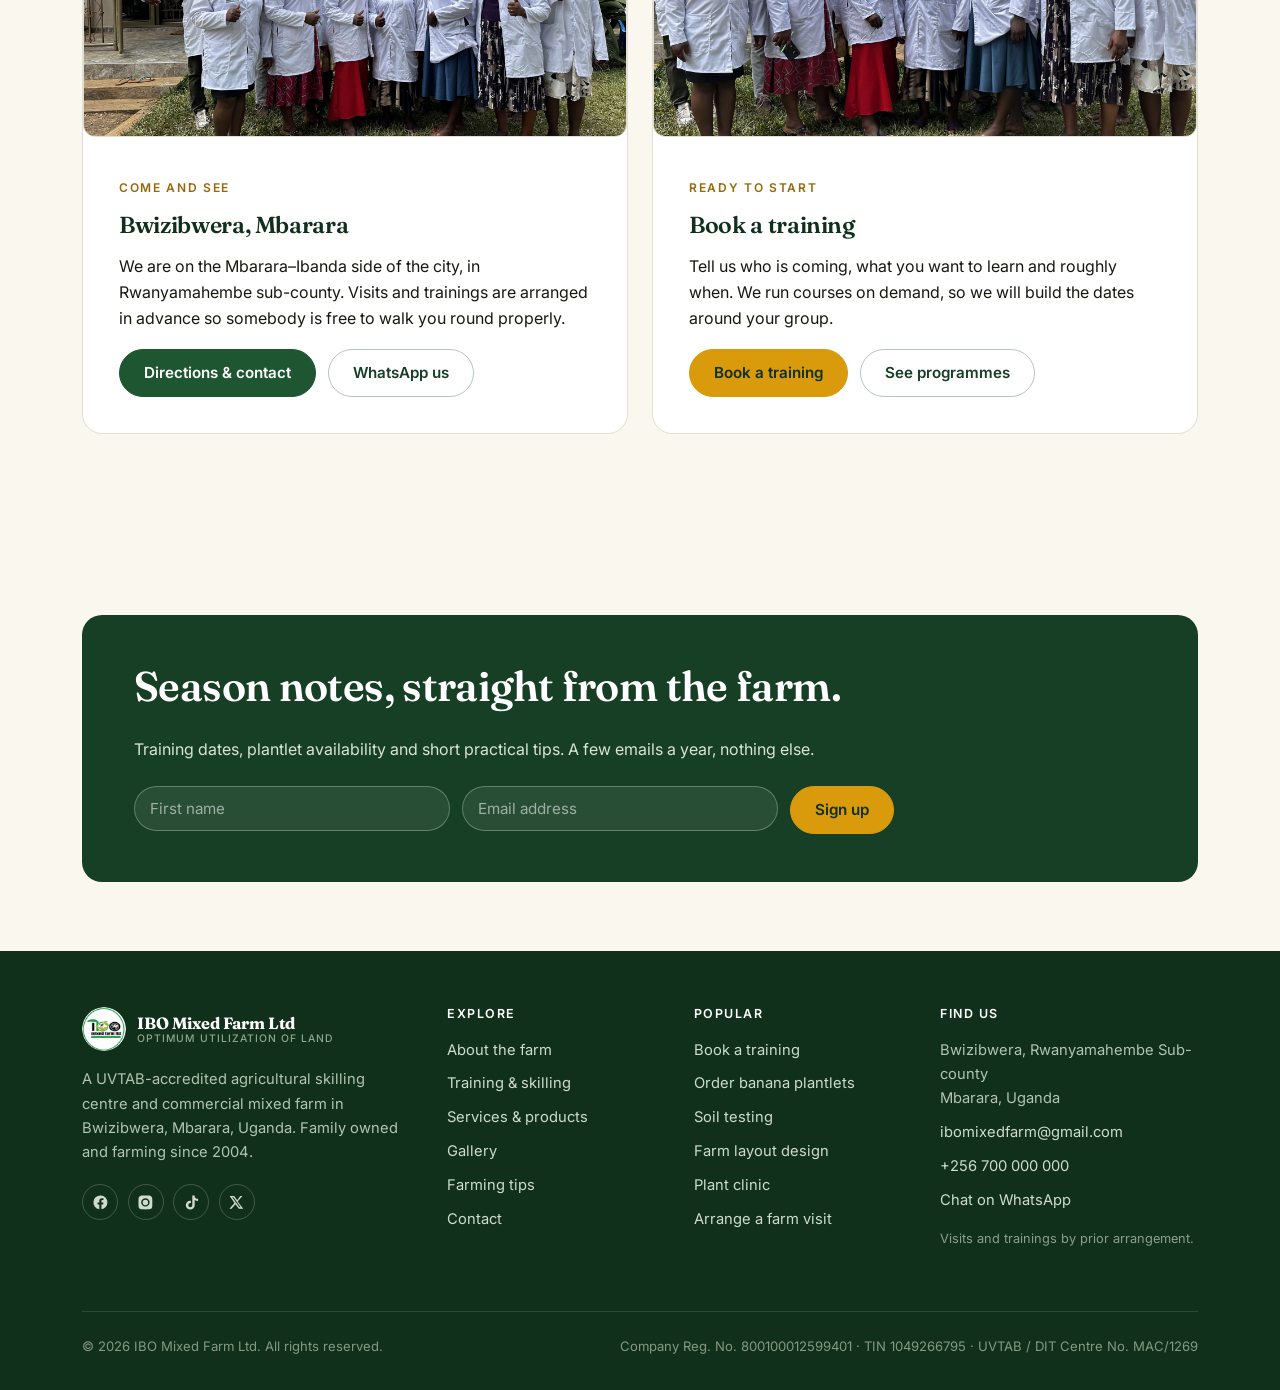
==== commit a57baf5c: "Fix issues from the client's website review - Hero photo: swap the banana-leaves-only shot for one s" ====
--- a/index.html
+++ b/index.html
@@ -136,7 +136,7 @@
       </div>
 
       <div class="hero__media">
-        <div class="photo-frame ph--hero"><img src="assets/img/farm/index-hero.jpg" alt="Looking up through the banana plantation canopy" loading="eager"></div>
+        <div class="photo-frame ph--hero"><img src="assets/img/farm/training-crop-manager-walk.jpg" alt="An IBO Mixed Farm skilling-project trainee inspecting coffee cherries on the farm" loading="eager"></div>
       </div>
     </div>
   </section>
@@ -478,10 +478,11 @@
   <section class="section section--dark">
     <div class="wrap wrap--narrow center reveal">
       <span class="eyebrow">In their words</span>
-      <figure class="quote">
-        <p>&ldquo;[Testimonial to be supplied — a short quote from a past trainee or partner organisation.]&rdquo;</p>
-        <figcaption>Name, role &mdash; organisation or district</figcaption>
-      </figure>
+      <h2>We're gathering testimonials.</h2>
+      <p class="lede" style="margin-inline:auto">
+        Short, honest words from the farmers, students and partner
+        organisations who've trained here — added as they come in.
+      </p>
       <p style="margin-top:1.5rem"><a class="arrow-link" href="about.html#impact">More about our impact</a></p>
     </div>
   </section>
@@ -616,7 +617,6 @@
           <a href="https://www.facebook.com/share/1DissK6T9m/" aria-label="Facebook" title="Facebook" target="_blank" rel="noopener"><svg viewBox="0 0 24 24" aria-hidden="true"><path d="M22 12a10 10 0 1 0-11.6 9.9v-7H7.9V12h2.5V9.8c0-2.5 1.5-3.9 3.8-3.9 1.1 0 2.2.2 2.2.2v2.5h-1.3c-1.2 0-1.6.8-1.6 1.6V12h2.8l-.4 2.9h-2.4v7A10 10 0 0 0 22 12Z"/></svg></a>
           <a href="https://www.instagram.com/ibomixedfarm" aria-label="Instagram" title="Instagram" target="_blank" rel="noopener"><svg viewBox="0 0 24 24" aria-hidden="true"><path d="M12 2.2c3.2 0 3.6 0 4.9.1 1.2.1 1.8.2 2.2.4.6.2 1 .5 1.4.9.4.4.7.8.9 1.4.2.4.4 1 .4 2.2.1 1.3.1 1.7.1 4.9s0 3.6-.1 4.9c-.1 1.2-.2 1.8-.4 2.2-.2.6-.5 1-.9 1.4-.4.4-.8.7-1.4.9-.4.2-1 .4-2.2.4-1.3.1-1.7.1-4.9.1s-3.6 0-4.9-.1c-1.2-.1-1.8-.2-2.2-.4-.6-.2-1-.5-1.4-.9-.4-.4-.7-.8-.9-1.4-.2-.4-.4-1-.4-2.2-.1-1.3-.1-1.7-.1-4.9s0-3.6.1-4.9c.1-1.2.2-1.8.4-2.2.2-.6.5-1 .9-1.4.4-.4.8-.7 1.4-.9.4-.2 1-.4 2.2-.4 1.3-.1 1.7-.1 4.9-.1Zm0 3.8a6 6 0 1 0 0 12 6 6 0 0 0 0-12Zm0 9.9a3.9 3.9 0 1 1 0-7.8 3.9 3.9 0 0 1 0 7.8Zm7.6-10.1a1.4 1.4 0 1 1-2.8 0 1.4 1.4 0 0 1 2.8 0Z"/></svg></a>
           <a href="https://www.tiktok.com/@ibo.mixed.farm" aria-label="TikTok" title="TikTok" target="_blank" rel="noopener"><svg viewBox="0 0 24 24" aria-hidden="true"><path d="M16.6 2h-3.3v13.9c0 1.6-1.3 2.9-2.9 2.9a2.9 2.9 0 0 1-2.9-2.9 2.9 2.9 0 0 1 2.9-2.9c.3 0 .6 0 .9.1v-3.4a6.3 6.3 0 0 0-.9-.1A6.3 6.3 0 0 0 4 15.9a6.3 6.3 0 0 0 6.4 6.3 6.3 6.3 0 0 0 6.3-6.3V8.6a8.2 8.2 0 0 0 4.8 1.5V6.8a4.8 4.8 0 0 1-4.9-4.8Z"/></svg></a>
-          <a href="#" aria-label="YouTube" title="YouTube — link to be added"><svg viewBox="0 0 24 24" aria-hidden="true"><path d="M23 12s0-3.5-.4-5.1a2.7 2.7 0 0 0-1.9-1.9C19 4.5 12 4.5 12 4.5s-7 0-8.7.5a2.7 2.7 0 0 0-1.9 1.9C1 8.5 1 12 1 12s0 3.5.4 5.1a2.7 2.7 0 0 0 1.9 1.9c1.7.5 8.7.5 8.7.5s7 0 8.7-.5a2.7 2.7 0 0 0 1.9-1.9C23 15.5 23 12 23 12ZM9.8 15.3V8.7l5.7 3.3-5.7 3.3Z"/></svg></a>
           <a href="https://x.com/ibomixedfarm" aria-label="X" title="X" target="_blank" rel="noopener"><svg viewBox="0 0 24 24" aria-hidden="true"><path d="M17.5 3h3.1l-6.8 7.8L21.8 21h-6.2l-4.9-6.4L5.1 21H2l7.3-8.3L2.4 3h6.4l4.4 5.8L17.5 3Zm-1.1 16.1h1.7L7.7 4.8H5.9l10.5 14.3Z"/></svg></a>
         </div>
       </div>
--- a/assets/css/style.css
+++ b/assets/css/style.css
@@ -17,7 +17,7 @@
   --green-100: #e4efe6;
   --green-050: #f1f7f1;
 
-  --gold-600: #b8820c;
+  --gold-600: #96690a; /* darkened from #b8820c: 3.4:1 on cream failed WCAG AA for small text (4.5:1) — this reads 4.5:1+ */
   --gold-500: #d99a0b;
   --gold-400: #e9b73e;
   --gold-100: #fbf0d4;
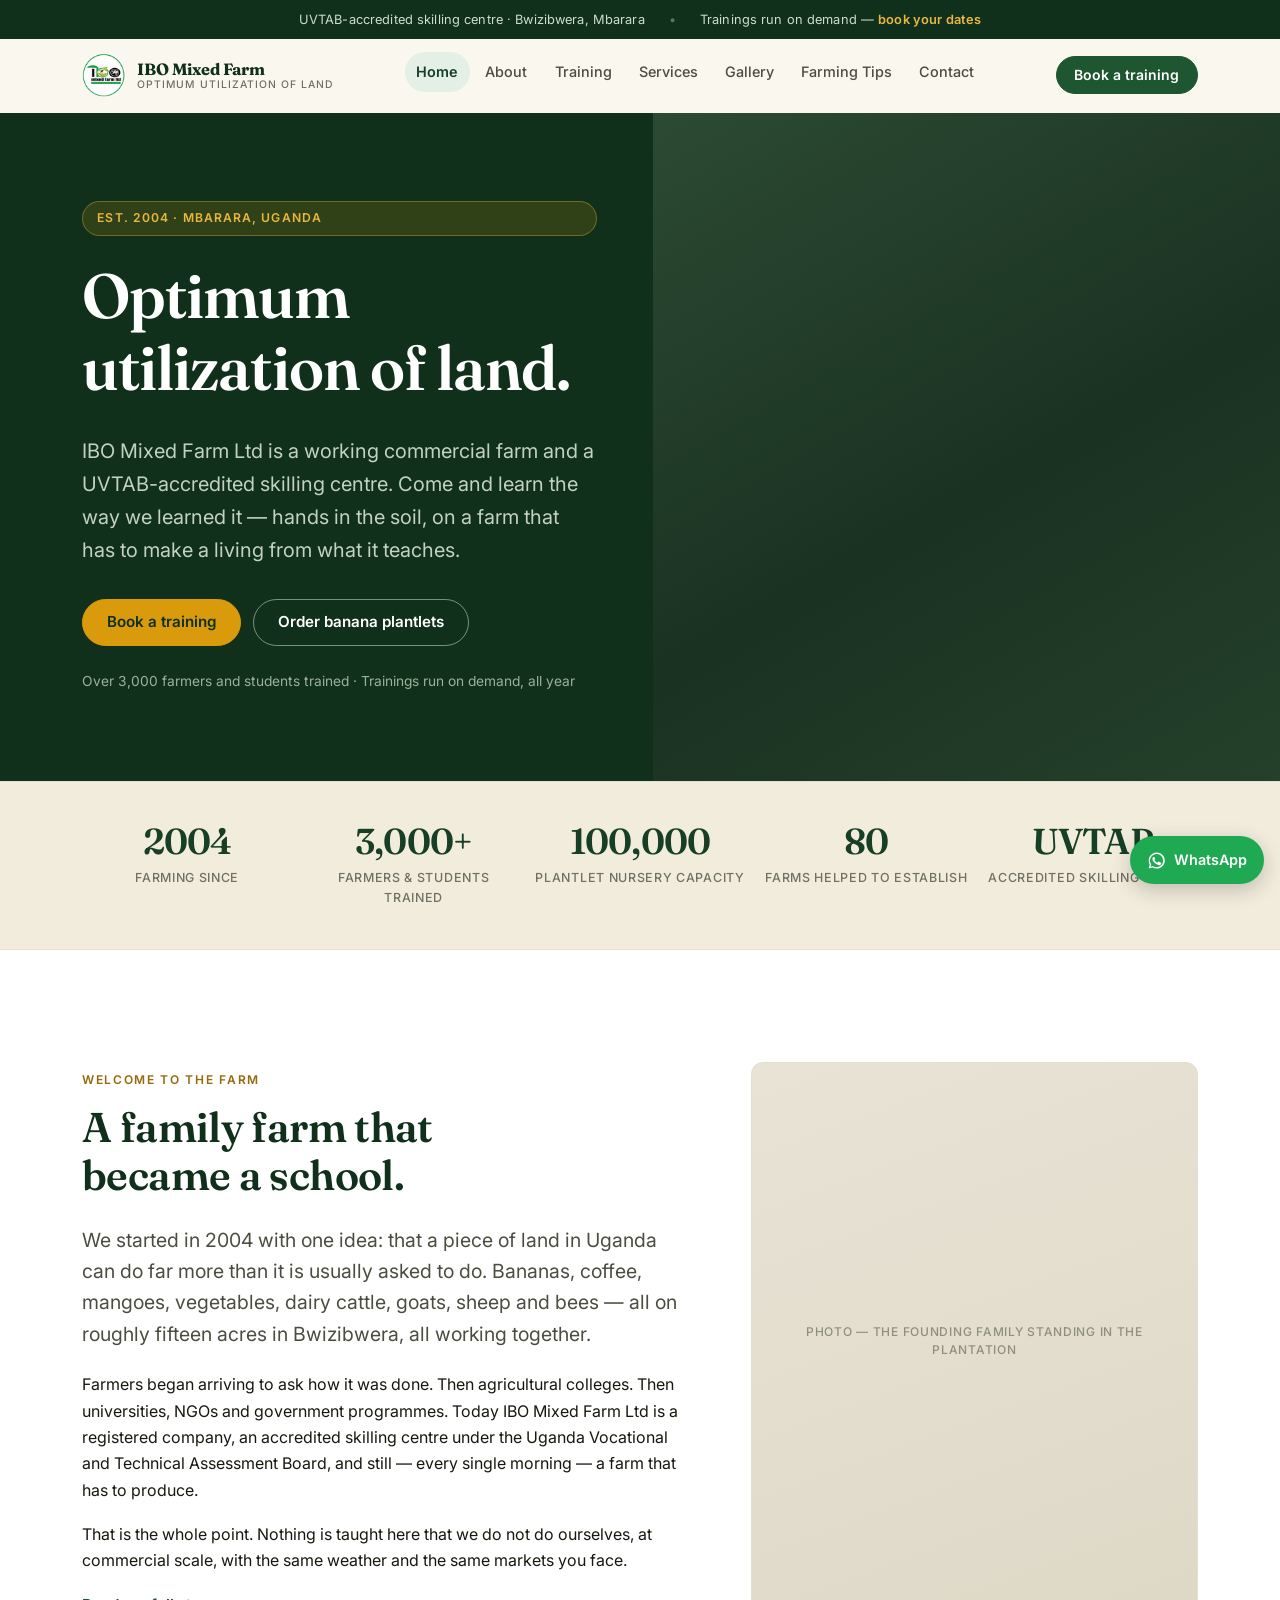
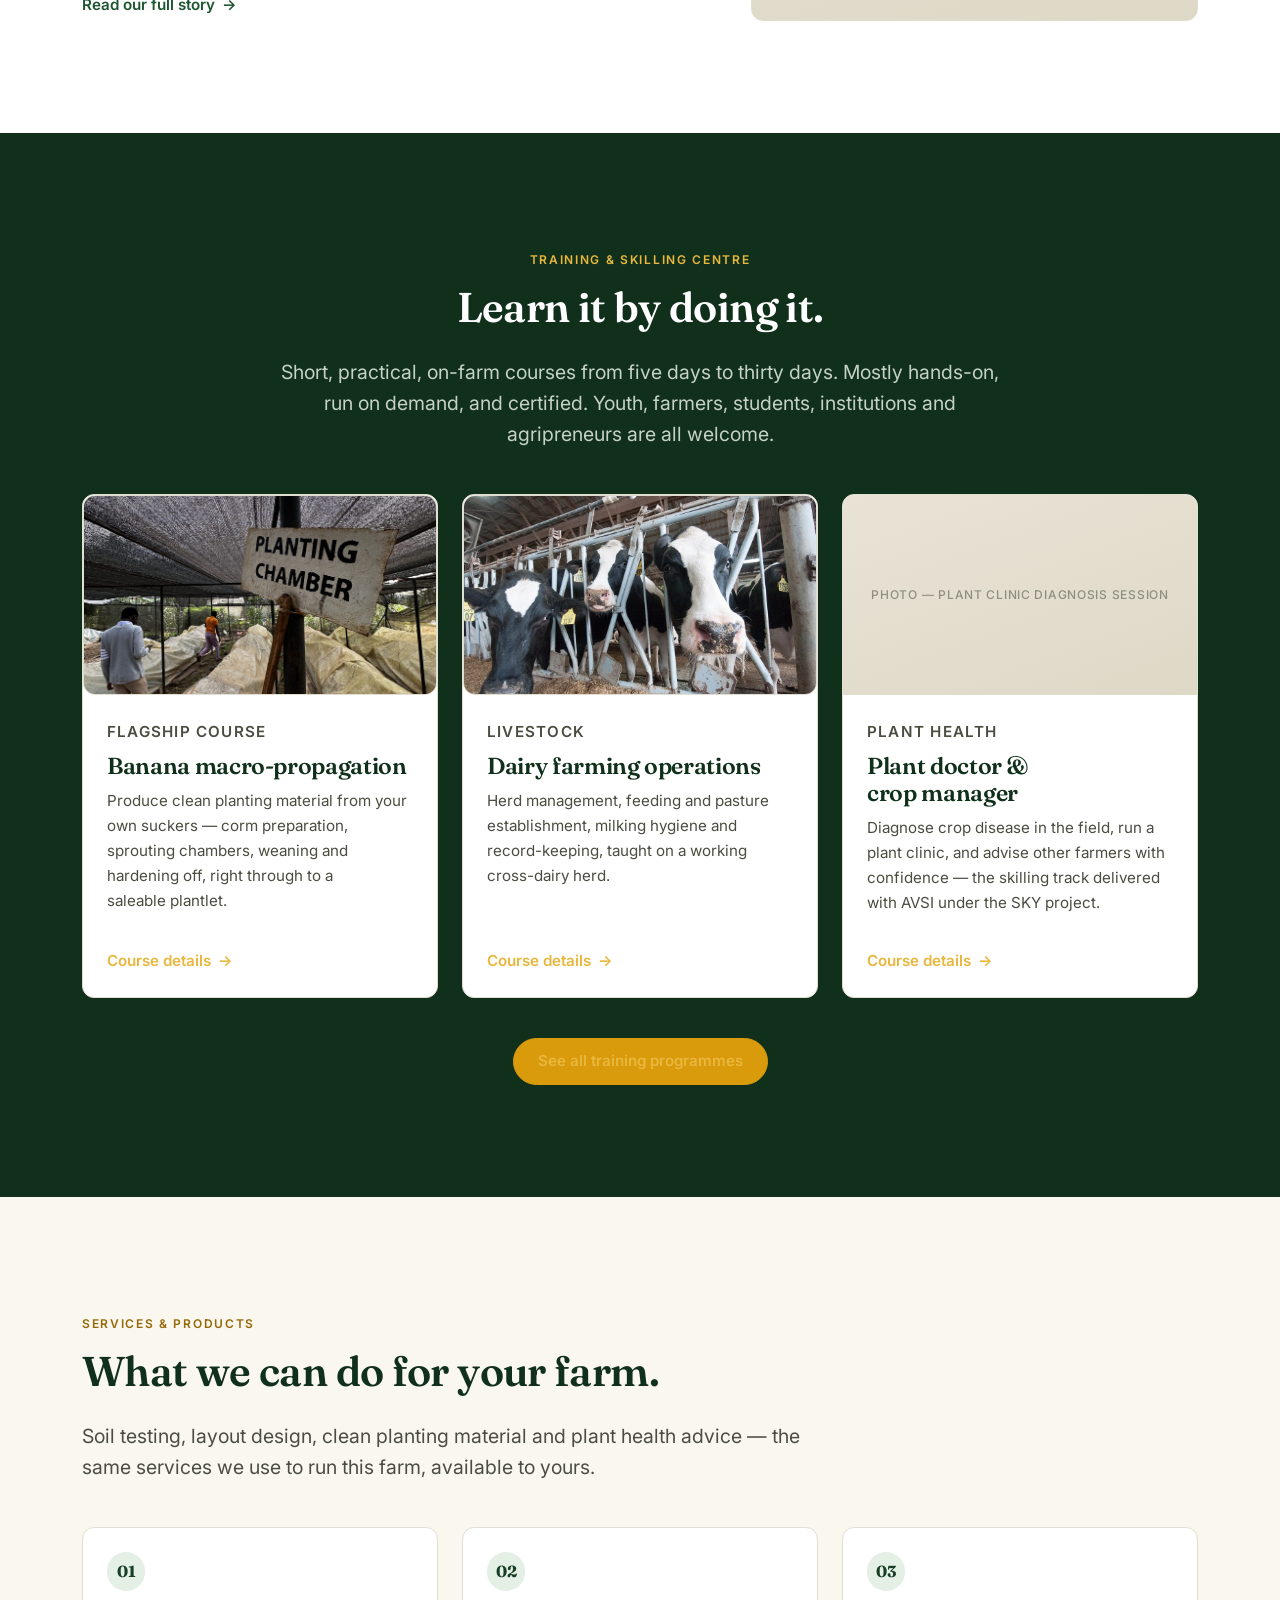
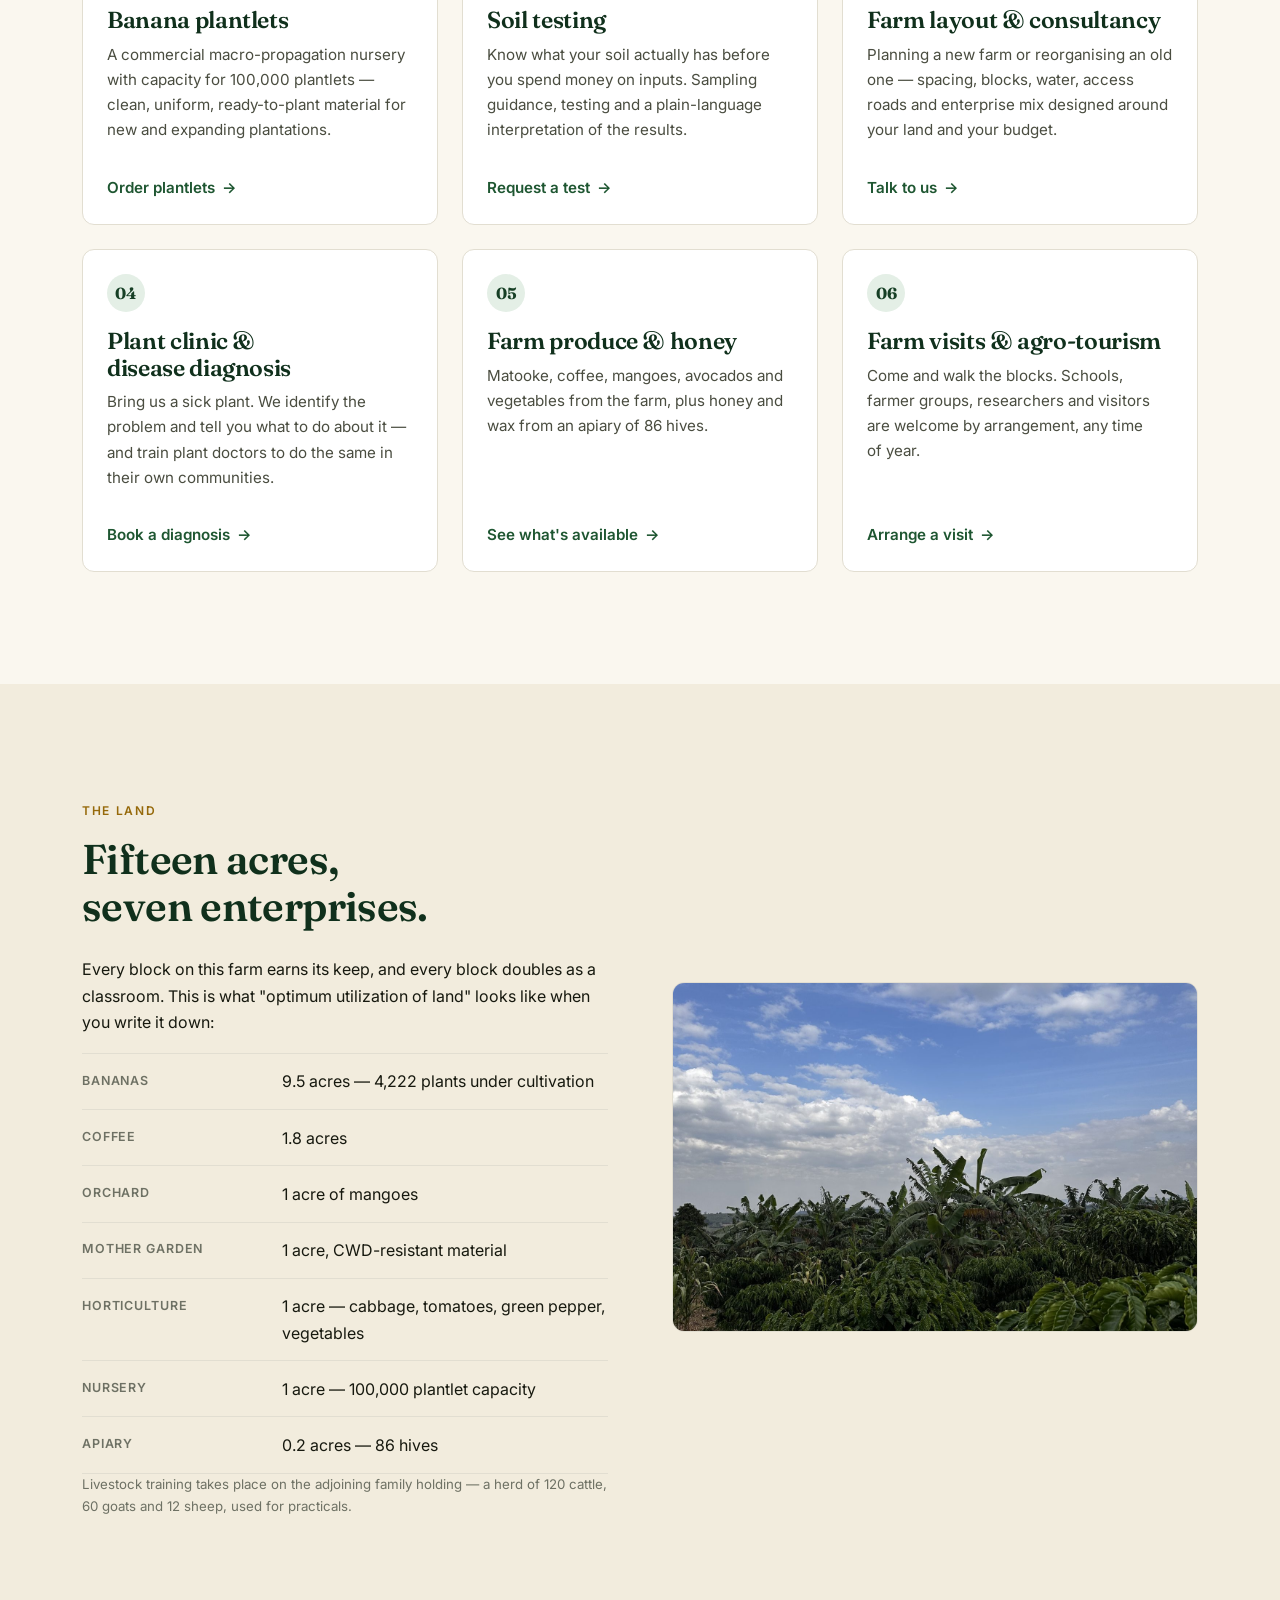
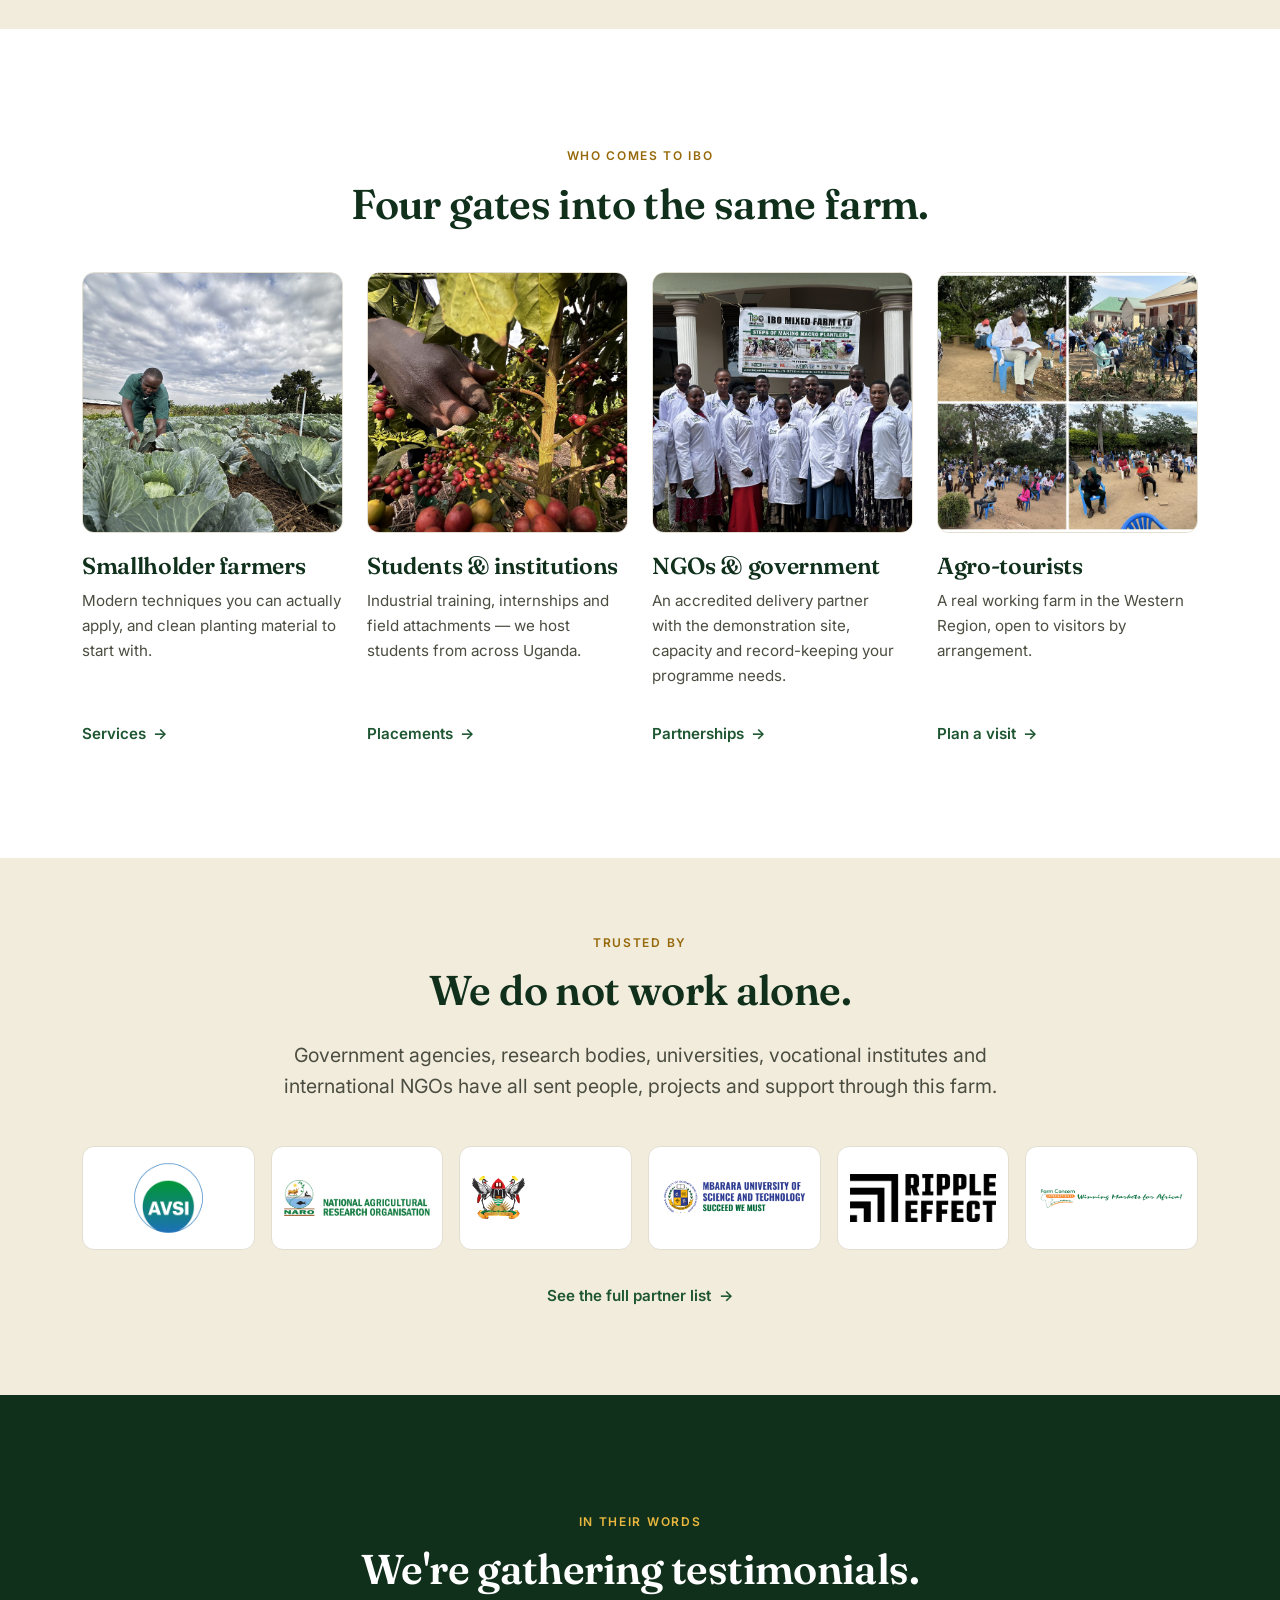
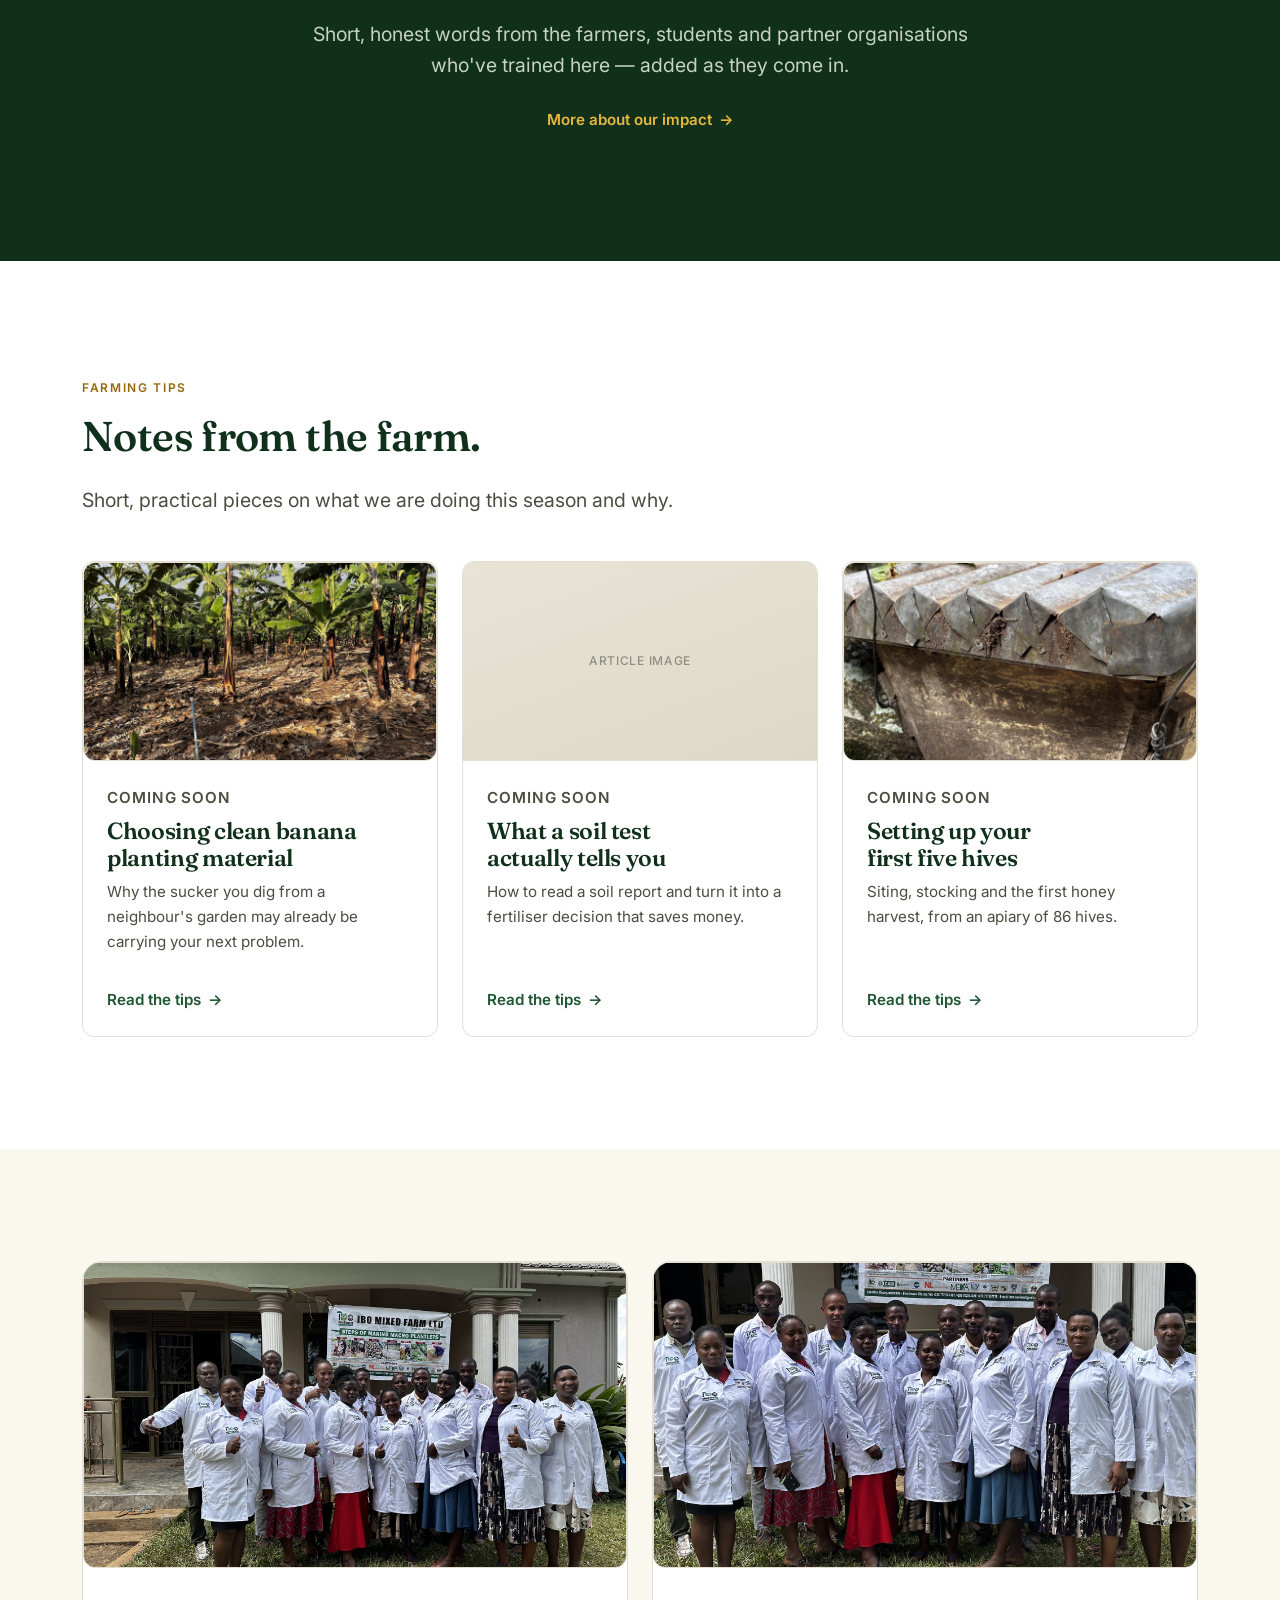
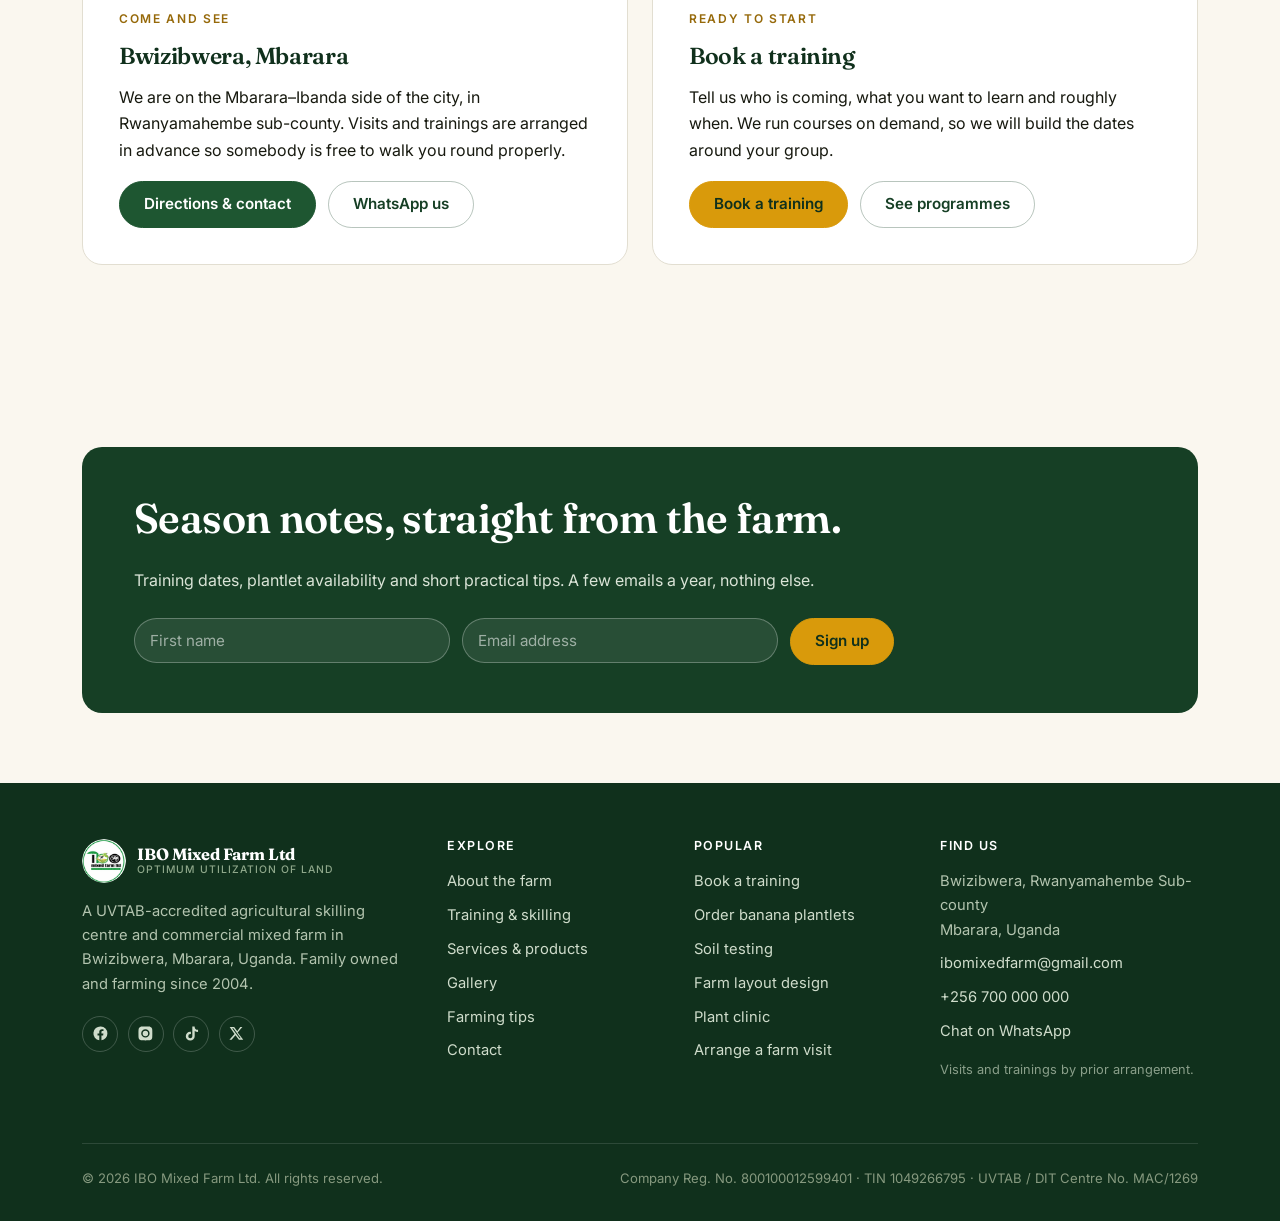
==== commit 43738f67: "Work through the client's handwritten revision notes About page: - Give each team member a role/pill" ====
--- a/index.html
+++ b/index.html
@@ -136,7 +136,13 @@
       </div>
 
       <div class="hero__media">
-        <div class="photo-frame ph--hero"><img src="assets/img/farm/training-crop-manager-walk.jpg" alt="An IBO Mixed Farm skilling-project trainee inspecting coffee cherries on the farm" loading="eager"></div>
+        <div class="photo-frame ph--hero hero-slider">
+          <img class="hero-slider__img" src="assets/img/farm/training-crop-manager-walk.jpg" alt="An IBO Mixed Farm skilling-project trainee inspecting coffee cherries on the farm" loading="eager" style="animation-delay:0s">
+          <img class="hero-slider__img" src="assets/img/farm/gallery-crops-banana-plantation.jpg" alt="Wide view of the banana plantation" loading="lazy" style="animation-delay:5s">
+          <img class="hero-slider__img" src="assets/img/farm/gallery-nursery-macro-propagation-bed.jpg" alt="The macro-propagation planting chamber" loading="lazy" style="animation-delay:10s">
+          <img class="hero-slider__img" src="assets/img/farm/gallery-livestock-beehives.jpg" alt="A beehive at the apiary" loading="lazy" style="animation-delay:15s">
+          <img class="hero-slider__img" src="assets/img/farm/gallery-crops-coffee-block.jpg" alt="Rows of coffee bushes in the IBO coffee garden" loading="lazy" style="animation-delay:20s">
+        </div>
       </div>
     </div>
   </section>
--- a/assets/css/style.css
+++ b/assets/css/style.css
@@ -411,6 +411,36 @@
   width: 100%;
   height: 100%;
   object-fit: cover;
+}
+
+/* Hero photo slider: five real photos, pure CSS crossfade, no JS */
+.hero-slider {
+  position: relative;
+}
+
+.hero-slider__img {
+  position: absolute;
+  inset: 0;
+  opacity: 0;
+  animation: hero-slider-fade 25s infinite;
+}
+
+@keyframes hero-slider-fade {
+  0% { opacity: 1; }
+  17% { opacity: 1; }
+  20% { opacity: 0; }
+  97% { opacity: 0; }
+  100% { opacity: 1; }
+}
+
+@media (prefers-reduced-motion: reduce) {
+  .hero-slider__img {
+    animation: none;
+    opacity: 0;
+  }
+  .hero-slider__img:first-child {
+    opacity: 1;
+  }
 }
 
 /* On the dark hero, the placeholder needs to read as a photo slot, not a card */
